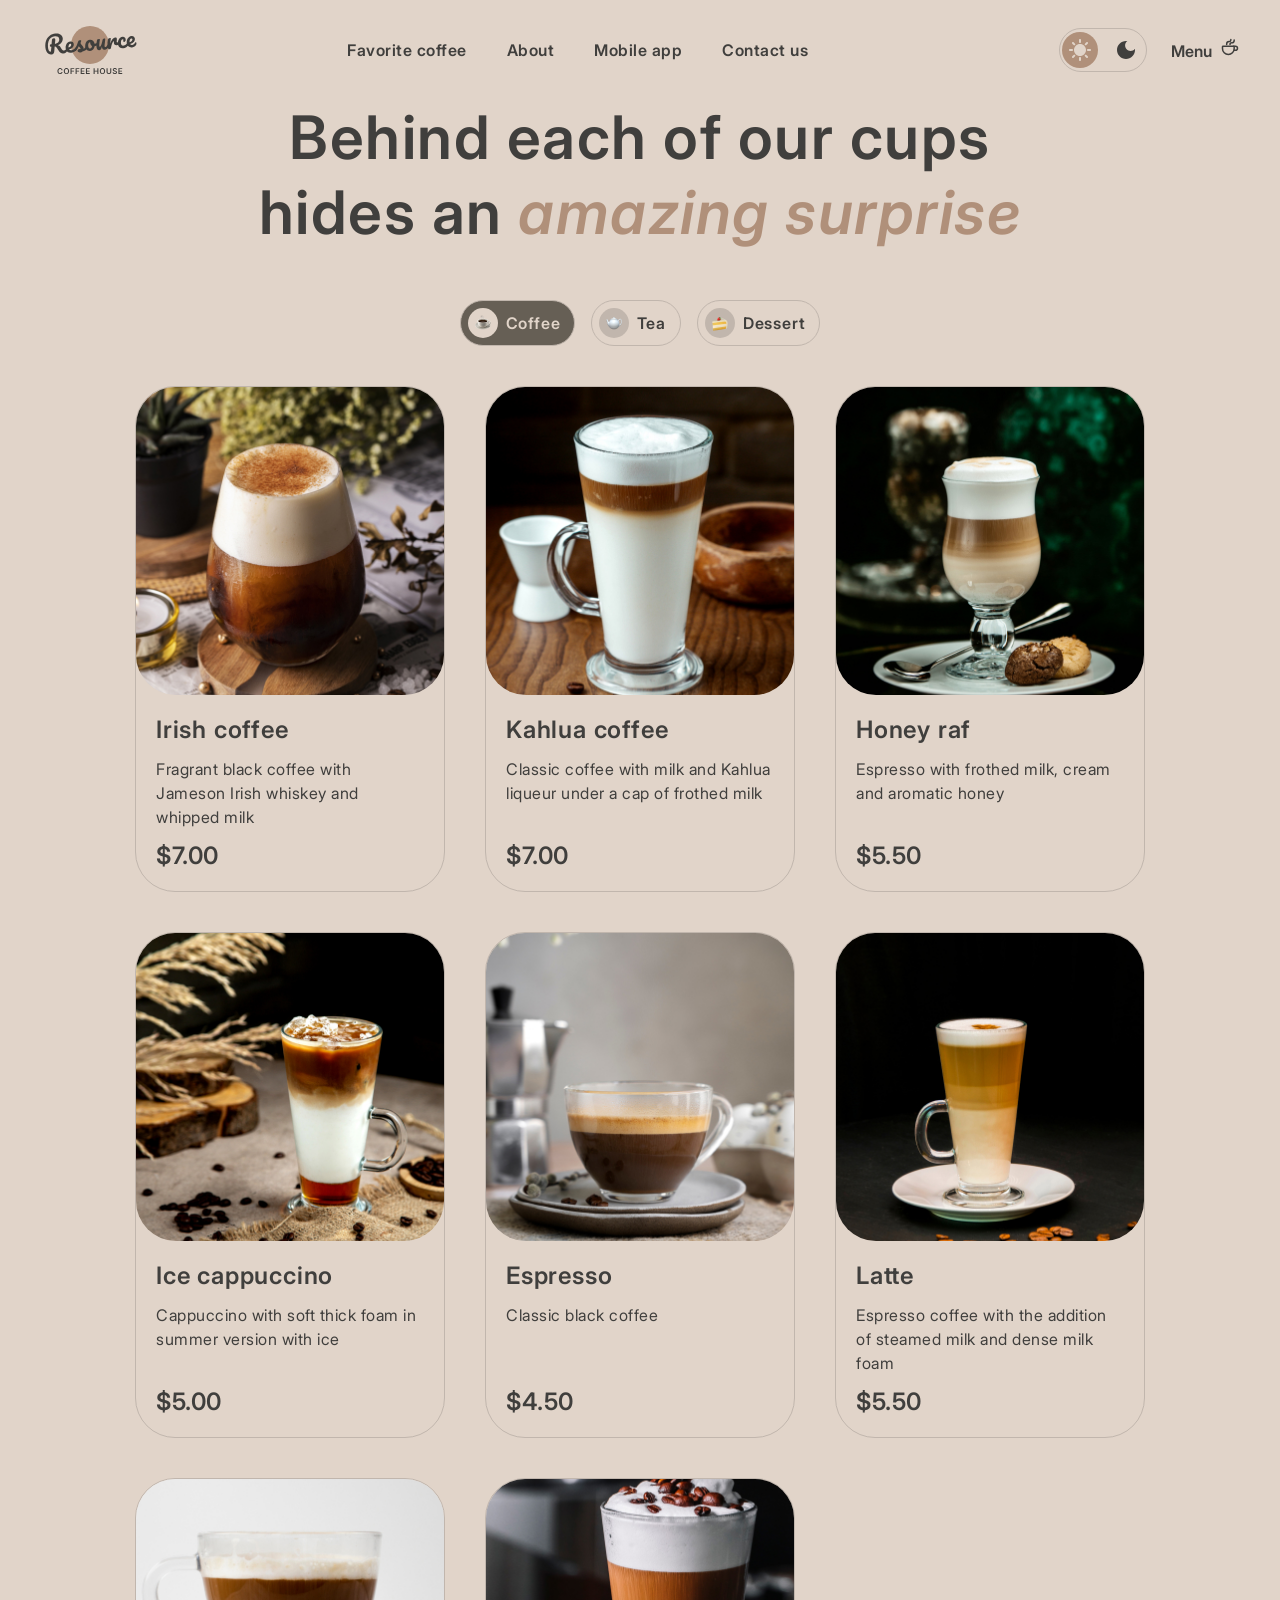
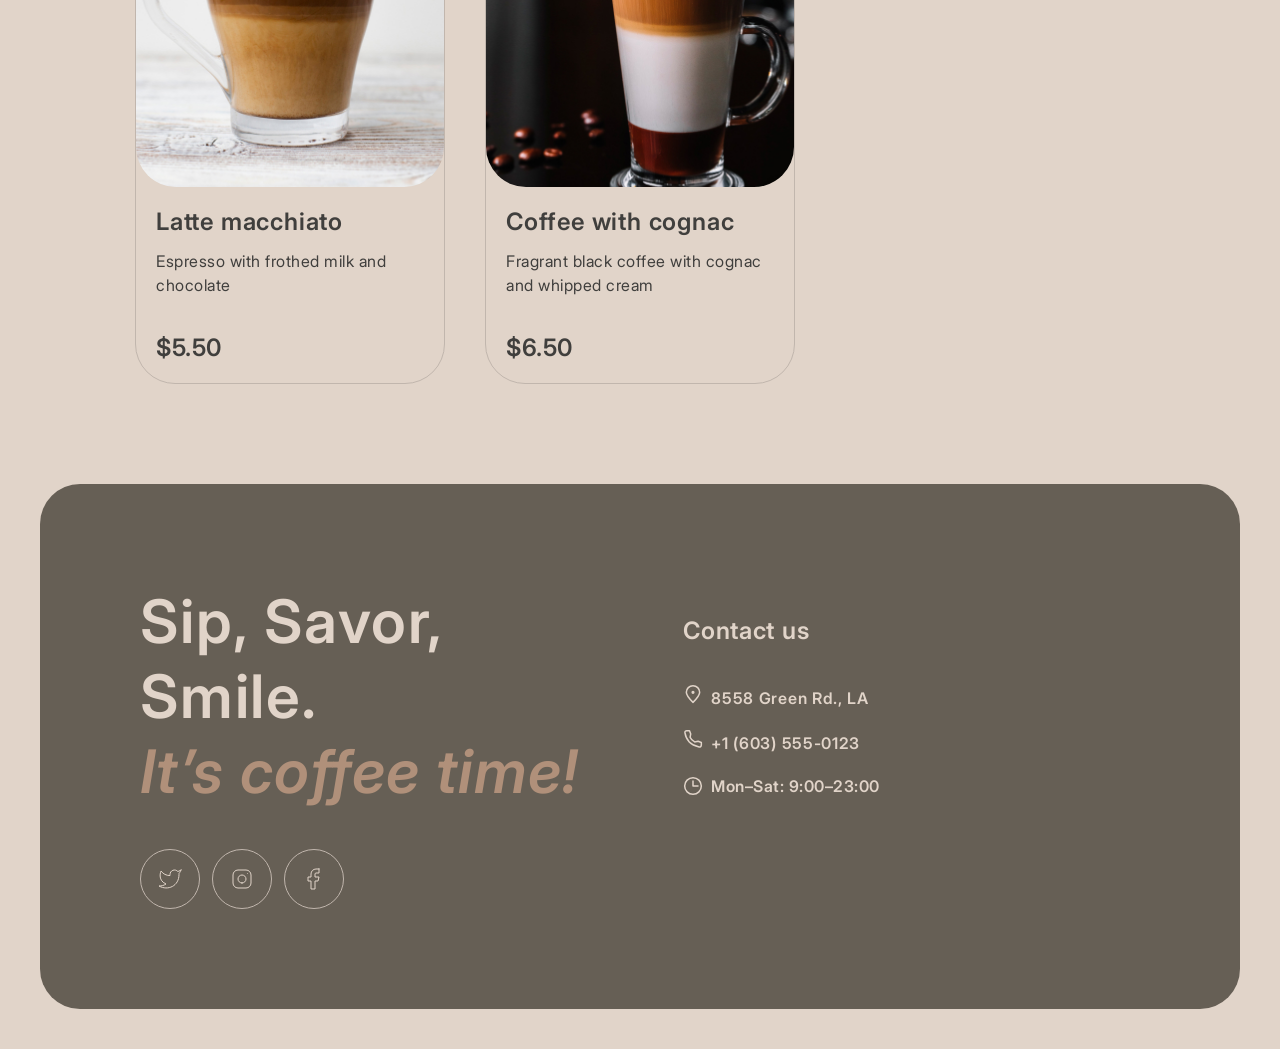
==== menu/menu.html @ 0c6a3d29 "fix: w3c validator errors" ====
<!doctype html>
<html lang="en">
  <head>
    <meta charset="UTF-8">
    <meta name="viewport" content="width=device-width, initial-scale=1.0">
    <link
      rel="shortcut icon"
      type="image/x-icon"
      href="../assets/img/favicon-32x32.png"
    >
    <link rel="stylesheet" href="../modern-normalize.css">
    <link rel="stylesheet" href="../style.css">
    <script src="../script.js"></script>
    <title>Menu</title>
  </head>
  <body>
    <div class="container">
      <header class="header">
        <div class="header__logo">
          <a href="../index.html">
            <svg
              width="100"
              height="60"
              viewBox="0 0 100 60"
              fill="none"
              xmlns="http://www.w3.org/2000/svg"
              class="logo-light"
            >
              <path
                d="M69 25C69 35.4934 60.4934 44 50 44C39.5066 44 31 35.4934 31 25C31 14.5066 39.5066 6 50 6C60.4934 6 69 14.5066 69 25Z"
                fill="#B0907A"
              />
              <path
                d="M95.6784 22.2913C95.8856 22.2732 96.0534 22.3548 96.1817 22.5364C96.326 22.7165 96.4127 22.9739 96.442 23.3086C96.4922 23.8824 96.4 24.3884 96.1652 24.8265C95.7789 25.5509 95.2359 26.1365 94.5362 26.5832C93.8524 27.0285 93.0084 27.295 92.0042 27.3829C90.4741 27.5168 89.2469 27.1664 88.3226 26.3318C87.3969 25.4812 86.8658 24.2749 86.7291 22.7129C86.6329 21.6131 86.7748 20.5727 87.1547 19.5919C87.5333 18.5951 88.1046 17.7822 88.8687 17.1532C89.6487 16.5229 90.5568 16.1623 91.5928 16.0717C92.5173 15.9908 93.2829 16.2049 93.8895 16.714C94.4948 17.2071 94.8386 17.9239 94.9209 18.8643C95.0171 19.9641 94.7016 20.9473 93.9743 21.814C93.2617 22.6633 91.9772 23.4021 90.1208 24.0303C90.5675 24.73 91.2451 25.0401 92.1537 24.9606C92.8072 24.9035 93.3279 24.7053 93.7158 24.3662C94.1197 24.0257 94.5692 23.4725 95.0643 22.7064C95.2346 22.4506 95.4393 22.3122 95.6784 22.2913ZM91.3914 18.4503C90.8016 18.5019 90.3295 18.8885 89.9751 19.6102C89.6365 20.3304 89.5098 21.1767 89.5949 22.149L89.5991 22.1968C90.5199 21.8914 91.2318 21.4918 91.7347 20.9981C92.2376 20.5044 92.4632 19.9626 92.4117 19.3729C92.3852 19.0701 92.2766 18.8386 92.0859 18.6786C91.9098 18.5013 91.6783 18.4252 91.3914 18.4503Z"
                fill="#403F3D"
              />
              <path
                d="M83.2976 28.1446C81.7356 28.2813 80.4779 27.9497 79.5245 27.1497C78.5857 26.3324 78.0529 25.1985 77.926 23.7481C77.813 22.457 77.969 21.303 78.394 20.2861C78.819 19.2692 79.4149 18.4622 80.1818 17.8651C80.9487 17.268 81.7784 16.9304 82.671 16.8523C83.5477 16.7756 84.2481 16.9793 84.7723 17.4635C85.311 17.9303 85.6159 18.5702 85.6871 19.383C85.7456 20.0525 85.6437 20.6316 85.3813 21.1203C85.1348 21.6076 84.7725 21.8722 84.2944 21.9141C83.9915 21.9406 83.7382 21.8904 83.5344 21.7637C83.3465 21.6356 83.2414 21.444 83.2191 21.189C83.2093 21.0774 83.2141 20.9485 83.2334 20.8023C83.2527 20.6561 83.2676 20.5504 83.278 20.4852C83.3367 20.2392 83.357 20.0125 83.3389 19.8053C83.3208 19.5981 83.2511 19.4436 83.1297 19.3418C83.0243 19.2386 82.876 19.1953 82.6847 19.2121C82.3181 19.2441 81.9901 19.4415 81.7006 19.8041C81.4097 20.1508 81.193 20.6114 81.0506 21.186C80.9081 21.7606 80.8661 22.3826 80.9247 23.0521C81.0865 24.901 81.9723 25.7551 83.5821 25.6142C84.2356 25.557 84.9181 25.2805 85.6296 24.7846C86.3556 24.2714 87.0469 23.5444 87.7034 22.6036C87.8752 22.3637 88.0806 22.2333 88.3197 22.2124C88.5269 22.1942 88.6946 22.2759 88.8229 22.4574C88.9672 22.6375 89.054 22.895 89.0832 23.2297C89.1362 23.8354 89.028 24.3427 88.7587 24.7518C88.0904 25.7418 87.2526 26.5378 86.2452 27.1399C85.2524 27.7247 84.2699 28.0596 83.2976 28.1446Z"
                fill="#403F3D"
              />
              <path
                d="M69.549 29.3476C68.9433 29.4006 68.485 29.1195 68.1742 28.5042C67.8794 27.8876 67.6706 26.8779 67.5479 25.4753C67.3666 23.4032 67.4892 21.4089 67.9158 19.4924C68.0188 19.0177 68.2207 18.6627 68.5213 18.4276C68.8365 18.1752 69.289 18.0232 69.8787 17.9716C70.1975 17.9437 70.4242 17.964 70.5586 18.0326C70.6931 18.1011 70.7701 18.2469 70.7897 18.4701C70.812 18.7251 70.7426 19.3094 70.5816 20.2229C70.478 20.8744 70.3993 21.4434 70.3455 21.93C70.2917 22.4165 70.2636 23.0132 70.2612 23.7201C70.6673 22.3033 71.1594 21.136 71.7376 20.2181C72.3158 19.3002 72.8997 18.6308 73.4892 18.2098C74.0947 17.7874 74.6605 17.5532 75.1865 17.5072C76.2225 17.4166 76.7858 17.8893 76.8765 18.9253C76.8946 19.1325 76.8668 19.6409 76.7931 20.4504C76.7214 21.0991 76.6925 21.5032 76.7064 21.6626C76.7552 22.2204 76.9789 22.4819 77.3773 22.4471C77.8236 22.408 78.3668 22.0072 79.0067 21.2445C79.1958 21.0191 79.4019 20.8967 79.6251 20.8772C79.8323 20.8591 80 20.9408 80.1283 21.1223C80.2712 21.2864 80.3559 21.5199 80.3824 21.8228C80.434 22.4125 80.315 22.8887 80.0255 23.2513C79.6197 23.7526 79.1285 24.1971 78.5521 24.5848C77.9903 24.9552 77.3746 25.1697 76.7052 25.2282C75.8604 25.3021 75.196 25.1434 74.7121 24.7521C74.2441 24.3594 73.978 23.7965 73.9139 23.0633C73.8929 22.8242 73.8959 22.583 73.9228 22.3397C73.9268 22.0182 73.9239 21.8016 73.9142 21.69C73.8919 21.435 73.793 21.3151 73.6177 21.3305C73.3786 21.3514 73.0836 21.6503 72.7325 22.2271C72.396 22.7865 72.0748 23.5213 71.7689 24.4314C71.4631 25.3415 71.2332 26.2932 71.0791 27.2864C70.9694 28.0509 70.8068 28.5791 70.5914 28.8709C70.3906 29.1455 70.0431 29.3044 69.549 29.3476Z"
                fill="#403F3D"
              />
              <path
                d="M59.2462 30.2488C58.5289 30.3116 57.9106 30.0364 57.3912 29.4233C56.8863 28.7929 56.5906 27.9836 56.5042 26.9954C56.3996 25.8 56.3838 24.7012 56.4567 23.699C56.5282 22.6809 56.6985 21.5979 56.9675 20.4501C57.085 19.958 57.2782 19.5958 57.547 19.3635C57.8157 19.1312 58.2609 18.9878 58.8826 18.9334C59.2332 18.9028 59.4772 18.9376 59.6145 19.038C59.7677 19.1371 59.8541 19.2981 59.8736 19.5213C59.8847 19.6488 59.8347 20.0868 59.7235 20.8354C59.6157 21.4391 59.5349 21.9842 59.4811 22.4707C59.3088 24.1722 59.247 25.3019 59.2958 25.8598C59.3251 26.1945 59.3859 26.4301 59.4781 26.5666C59.569 26.6871 59.7021 26.7397 59.8774 26.7244C60.1165 26.7035 60.3904 26.4386 60.6993 25.9297C61.024 25.4195 61.3431 24.6608 61.6565 23.6536C61.9859 22.6451 62.2798 21.4148 62.5382 19.9627C62.6239 19.4734 62.7852 19.114 63.0221 18.8845C63.2749 18.6535 63.6643 18.5151 64.1903 18.4691C64.5569 18.437 64.8161 18.4625 64.9679 18.5456C65.1184 18.6127 65.204 18.7658 65.2249 19.0049C65.2598 19.4034 65.1561 20.5127 64.9138 22.3327C64.646 24.412 64.533 25.6907 64.5748 26.1688C64.6013 26.4717 64.686 26.7052 64.8289 26.8694C64.9703 27.0176 65.1447 27.0827 65.3519 27.0645C65.6706 27.0366 66.0285 26.8126 66.4254 26.3924C66.8368 25.9549 67.3708 25.2657 68.0273 24.3249C68.199 24.0851 68.4044 23.9547 68.6435 23.9337C68.8507 23.9156 69.0185 23.9973 69.1468 24.1788C69.291 24.3589 69.3778 24.6163 69.4071 24.9511C69.4629 25.5886 69.3547 26.096 69.0825 26.4731C68.471 27.3779 67.7905 28.1361 67.041 28.7477C66.3074 29.358 65.4385 29.707 64.4343 29.7949C63.6693 29.8618 63.0776 29.6165 62.6594 29.0588C62.2572 28.4997 62.0093 27.6862 61.9159 26.6183C61.7398 27.7259 61.4065 28.5982 60.9162 29.2354C60.4245 29.8566 59.8678 30.1944 59.2462 30.2488Z"
                fill="#403F3D"
              />
              <path
                d="M57.5606 22.8796C57.7678 22.8614 57.9362 22.9511 58.0659 23.1485C58.1956 23.346 58.2744 23.6041 58.3023 23.9229C58.3692 24.688 58.1779 25.1625 57.7282 25.3463C56.8011 25.7647 55.7659 26.048 54.6225 26.1963C54.4367 27.5616 53.9332 28.6898 53.1117 29.5808C52.2888 30.4559 51.3115 30.9429 50.1799 31.0419C49.2235 31.1256 48.3824 30.9663 47.6566 30.564C46.9467 30.1603 46.383 29.5913 45.9654 28.8569C45.5478 28.1225 45.3 27.309 45.2219 26.4164C45.1159 25.205 45.2529 24.1089 45.6328 23.1281C46.0114 22.1313 46.5841 21.3343 47.351 20.7372C48.1165 20.1242 48.9933 19.7744 49.9816 19.688C51.1929 19.582 52.2022 19.9193 53.0093 20.6999C53.8309 21.4632 54.3592 22.453 54.5941 23.6691C55.339 23.5558 56.2177 23.3183 57.23 22.9567C57.3547 22.9136 57.4649 22.8879 57.5606 22.8796ZM50.1494 28.4908C50.6595 28.4462 51.0797 28.2007 51.41 27.7542C51.7563 27.3063 51.959 26.6863 52.0182 25.8941C51.4948 25.6026 51.0739 25.1977 50.7555 24.6795C50.4531 24.1599 50.2754 23.5972 50.2224 22.9916C50.2001 22.7365 50.2017 22.4794 50.2272 22.2202L50.1076 22.2307C49.4701 22.2864 48.9633 22.644 48.5873 23.3032C48.2259 23.9452 48.094 24.824 48.1916 25.9398C48.2683 26.8164 48.4942 27.4712 48.8694 27.9042C49.2605 28.3357 49.6872 28.5313 50.1494 28.4908Z"
                fill="#403F3D"
              />
              <path
                d="M40.3103 32.4354C39.4815 32.508 38.8272 32.3725 38.3474 32.029C37.8836 31.6841 37.6307 31.2726 37.5889 30.7944C37.5527 30.38 37.6727 30.0081 37.9491 29.6787C38.2254 29.3494 38.6584 29.1589 39.2482 29.1073C39.4554 29.0892 39.6966 29.0922 39.9717 29.1163C40.2614 29.1231 40.4787 29.1282 40.6235 29.1316C40.5713 28.7185 40.4415 28.3364 40.2341 27.9851C40.0427 27.6325 39.8048 27.3 39.5205 26.9876C39.2348 26.6592 38.9692 26.3773 38.7237 26.1418C38.3119 27.1254 37.8861 27.9497 37.4464 28.6145C37.0226 29.278 36.5482 29.9137 36.0232 30.5218C35.7614 30.8338 35.4711 31.0038 35.1523 31.0316C34.8973 31.054 34.6824 30.9844 34.5077 30.823C34.3316 30.6457 34.2316 30.4216 34.2079 30.1506C34.1801 29.8318 34.2658 29.5272 34.4653 29.2367L34.7426 28.827C35.5244 27.6664 36.1078 26.7159 36.4928 25.9756C36.7233 25.4896 36.9884 24.8481 37.288 24.0509C37.5863 23.2379 37.8745 22.4016 38.1527 21.542C38.3942 20.8142 38.9931 20.4085 39.9494 20.3248C40.3957 20.2858 40.71 20.2984 40.8923 20.3628C41.0746 20.4271 41.1734 20.547 41.1888 20.7223C41.1971 20.8179 41.1785 20.9722 41.1329 21.1849C41.0873 21.3977 41.0177 21.6126 40.9243 21.8296C40.6876 22.4285 40.5867 22.9272 40.6215 23.3257C40.6424 23.5647 40.7451 23.8208 40.9296 24.0937C41.1301 24.3653 41.4244 24.7009 41.8127 25.1006C42.3814 25.7254 42.8141 26.2657 43.111 26.7216C43.4224 27.1601 43.6025 27.6583 43.6513 28.2162C43.6652 28.3756 43.6688 28.6001 43.662 28.8898C44.4166 28.5187 45.2626 27.6335 46.2003 26.2345C46.372 25.9946 46.5774 25.8642 46.8165 25.8433C47.0237 25.8252 47.1915 25.9069 47.3198 26.0884C47.464 26.2685 47.5508 26.5259 47.5801 26.8606C47.6331 27.4663 47.5249 27.9737 47.2555 28.3827C46.545 29.4407 45.8392 30.185 45.1381 30.6158C44.4515 31.0292 43.5756 31.2985 42.5105 31.4238C41.9204 32.0215 41.187 32.3587 40.3103 32.4354Z"
                fill="#403F3D"
              />
              <path
                d="M36.6161 26.7357C36.8233 26.7175 36.9911 26.7992 37.1194 26.9807C37.2636 27.1608 37.3504 27.4183 37.3797 27.753C37.4355 28.3905 37.3273 28.8979 37.0551 29.2751C36.5281 30.0439 35.7492 30.7786 34.7183 31.4791C33.7034 32.1782 32.5823 32.5815 31.355 32.6888C29.6814 32.8353 28.3426 32.4947 27.3386 31.667C26.3347 30.8394 25.7637 29.6365 25.6256 28.0586C25.5294 26.9588 25.6713 25.9185 26.0512 24.9376C26.4298 23.9408 27.0011 23.1279 27.7652 22.4989C28.5452 21.8686 29.4533 21.508 30.4893 21.4174C31.4138 21.3365 32.1793 21.5506 32.786 22.0597C33.3913 22.5528 33.7351 23.2696 33.8173 24.21C33.9136 25.3098 33.5981 26.293 32.8708 27.1597C32.1581 28.009 30.8816 28.7471 29.0412 29.3739C29.5039 30.0722 30.293 30.3726 31.4088 30.275C32.126 30.2122 32.9173 29.894 33.7826 29.3204C34.6625 28.7295 35.4016 27.9983 35.9999 27.1269C36.1716 26.887 36.377 26.7566 36.6161 26.7357ZM30.2878 23.796C29.6981 23.8476 29.226 24.2342 28.8715 24.9559C28.533 25.6761 28.4063 26.5224 28.4914 27.4947L28.4955 27.5425C29.4164 27.2371 30.1283 26.8375 30.6312 26.3438C31.1341 25.8501 31.3597 25.3083 31.3081 24.7186C31.2816 24.4158 31.1731 24.1843 30.9824 24.0243C30.8063 23.847 30.5747 23.7709 30.2878 23.796Z"
                fill="#403F3D"
              />
              <path
                d="M27.6906 27.5167C27.8978 27.4986 28.0656 27.5803 28.1939 27.7618C28.3382 27.9419 28.4249 28.1993 28.4542 28.5341C28.5086 29.1557 28.4004 29.6631 28.1296 30.0561C27.4454 31.0476 26.7351 31.8324 25.9987 32.4108C25.261 32.9733 24.3581 33.3012 23.2902 33.3946C22.2541 33.4853 21.3451 33.2837 20.5631 32.79C19.797 32.2949 19.028 31.3985 18.256 30.1009C17.6351 29.063 17.151 28.3023 16.8035 27.8188C16.4547 27.3193 16.119 26.9712 15.7967 26.7745C15.4903 26.5765 15.1198 26.4724 14.6852 26.4622C14.6508 26.8025 14.5595 27.8705 14.4114 29.6663C14.3537 30.4744 14.3165 30.9675 14.3 31.1456C14.2256 32.1319 13.9724 32.9089 13.5402 33.4767C13.1067 34.0286 12.4038 34.3471 11.4315 34.4321C10.3636 34.5256 9.38799 34.2977 8.50477 33.7486C7.63609 33.1822 6.9298 32.3606 6.38589 31.2839C5.84059 30.1913 5.50518 28.9277 5.37968 27.4932C5.1454 24.8154 5.40544 22.4638 6.15978 20.4383C6.93006 18.4115 8.10738 16.8148 9.69174 15.6483C11.2906 14.4644 13.1899 13.7763 15.3895 13.5838C16.9196 13.45 18.223 13.5688 19.2994 13.9404C20.3759 14.312 21.1968 14.8826 21.762 15.6523C22.3432 16.4206 22.6784 17.3148 22.7676 18.3349C22.8457 19.2275 22.7073 20.1229 22.3522 21.0213C22.0117 21.9023 21.4476 22.7066 20.66 23.434C19.8724 24.1614 18.8869 24.7375 17.7034 25.1622C18.4866 25.3025 19.1057 25.5856 19.5605 26.0116C20.0154 26.4376 20.4891 27.0787 20.9816 27.9351C21.5115 28.8524 22.0112 29.5153 22.4806 29.924C22.966 30.3312 23.4955 30.5098 24.0693 30.4596C24.5794 30.4149 25.0509 30.205 25.4838 29.8299C25.9154 29.4388 26.4456 28.7981 27.0744 27.9079C27.2461 27.6681 27.4515 27.5377 27.6906 27.5167ZM11.3837 26.727C10.8418 26.7744 10.4561 26.6797 10.2266 26.4428C10.013 26.2045 9.89225 25.9259 9.86436 25.6071C9.8309 25.2246 9.92394 24.9113 10.1435 24.6672C10.379 24.4218 10.6562 24.2851 10.9749 24.2572L11.5727 24.2049C11.691 22.6206 11.8123 21.2528 11.9364 20.1016C12.053 19.0474 12.6771 18.4708 13.8088 18.3718C14.7173 18.2923 15.2071 18.659 15.2782 19.4719C15.2936 19.6473 15.2975 19.7835 15.2899 19.8805L14.9199 23.9121C15.7764 23.789 16.5393 23.5134 17.2085 23.0855C17.8937 22.6561 18.4149 22.0966 18.7722 21.4068C19.1454 20.7156 19.2957 19.9556 19.2232 19.1268C19.1353 18.1226 18.7236 17.3636 17.988 16.8498C17.2524 16.3359 16.2232 16.1369 14.9002 16.2526C13.3382 16.3893 12.0016 16.8997 10.8904 17.7839C9.79381 18.6508 8.98568 19.8779 8.46605 21.4653C7.94503 23.0366 7.78003 24.9142 7.97108 27.0978C8.06033 28.1179 8.24063 28.9855 8.51198 29.7006C8.78334 30.4157 9.08648 30.9432 9.42139 31.2834C9.75631 31.6235 10.0592 31.7817 10.3302 31.7579C10.5374 31.7398 10.6957 31.6216 10.8051 31.4032C10.9304 31.1834 11.0127 30.839 11.052 30.3698L11.3837 26.727Z"
                fill="#403F3D"
              />
              <path
                d="M78.4023 54.0001V48.1819H82.1864V49.0654H79.4563V50.645H81.9904V51.5285H79.4563V53.1165H82.2092V54.0001H78.4023Z"
                fill="#403F3D"
              />
              <path
                d="M75.9698 49.7813C75.9433 49.5332 75.8316 49.34 75.6346 49.2017C75.4395 49.0635 75.1857 48.9943 74.8732 48.9943C74.6535 48.9943 74.4651 49.0275 74.3079 49.0938C74.1507 49.1601 74.0304 49.25 73.9471 49.3637C73.8638 49.4773 73.8211 49.607 73.8192 49.7529C73.8192 49.8741 73.8467 49.9792 73.9016 50.0682C73.9585 50.1572 74.0352 50.233 74.1317 50.2955C74.2283 50.3561 74.3353 50.4072 74.4528 50.4489C74.5702 50.4906 74.6886 50.5256 74.8079 50.554L75.3533 50.6904C75.573 50.7415 75.7842 50.8106 75.9869 50.8977C76.1914 50.9849 76.3742 51.0947 76.5352 51.2273C76.698 51.3599 76.8268 51.5199 76.9215 51.7074C77.0162 51.8949 77.0636 52.1146 77.0636 52.3665C77.0636 52.7074 76.9764 53.0076 76.8022 53.2671C76.628 53.5246 76.3761 53.7263 76.0465 53.8722C75.7189 54.0161 75.3221 54.0881 74.8562 54.0881C74.4035 54.0881 74.0105 54.018 73.6772 53.8779C73.3458 53.7377 73.0863 53.5332 72.8988 53.2642C72.7132 52.9953 72.6128 52.6676 72.5977 52.2813H73.6346C73.6497 52.4839 73.7122 52.6525 73.8221 52.787C73.9319 52.9214 74.0749 53.0218 74.2511 53.0881C74.4291 53.1544 74.628 53.1875 74.8477 53.1875C75.0768 53.1875 75.2776 53.1534 75.4499 53.0852C75.6242 53.0152 75.7605 52.9186 75.859 52.7955C75.9575 52.6705 76.0077 52.5246 76.0096 52.358C76.0077 52.2065 75.9632 52.0815 75.8761 51.983C75.7889 51.8826 75.6668 51.7993 75.5096 51.733C75.3543 51.6648 75.1725 51.6042 74.9641 51.5512L74.3022 51.3807C73.823 51.2576 73.4442 51.071 73.1658 50.821C72.8893 50.5692 72.7511 50.2349 72.7511 49.8182C72.7511 49.4754 72.8439 49.1752 73.0295 48.9176C73.217 48.6601 73.4717 48.4602 73.7937 48.3182C74.1156 48.1743 74.4802 48.1023 74.8874 48.1023C75.3003 48.1023 75.6621 48.1743 75.9727 48.3182C76.2852 48.4602 76.5304 48.6582 76.7085 48.912C76.8865 49.1638 76.9783 49.4536 76.984 49.7813H75.9698Z"
                fill="#403F3D"
              />
              <path
                d="M70.2086 48.1819H71.2626V51.983C71.2626 52.3997 71.1641 52.7662 70.9672 53.0825C70.7721 53.3987 70.4975 53.6459 70.1433 53.8239C69.7891 54.0001 69.3753 54.0881 68.9018 54.0881C68.4264 54.0881 68.0117 54.0001 67.6575 53.8239C67.3033 53.6459 67.0287 53.3987 66.8336 53.0825C66.6386 52.7662 66.541 52.3997 66.541 51.983V48.1819H67.595V51.895C67.595 52.1374 67.648 52.3533 67.7541 52.5427C67.862 52.7321 68.0136 52.8807 68.2086 52.9887C68.4037 53.0948 68.6348 53.1478 68.9018 53.1478C69.1689 53.1478 69.3999 53.0948 69.595 52.9887C69.792 52.8807 69.9435 52.7321 70.0495 52.5427C70.1556 52.3533 70.2086 52.1374 70.2086 51.895V48.1819Z"
                fill="#403F3D"
              />
              <path
                d="M65.1435 51.0909C65.1435 51.7178 65.026 52.2548 64.7912 52.7017C64.5582 53.1468 64.2401 53.4877 63.8366 53.7245C63.4351 53.9612 62.9796 54.0796 62.4702 54.0796C61.9607 54.0796 61.5043 53.9612 61.1009 53.7245C60.6993 53.4858 60.3812 53.144 60.1463 52.6989C59.9134 52.2519 59.7969 51.7159 59.7969 51.0909C59.7969 50.464 59.9134 49.9281 60.1463 49.483C60.3812 49.036 60.6993 48.6942 61.1009 48.4574C61.5043 48.2207 61.9607 48.1023 62.4702 48.1023C62.9796 48.1023 63.4351 48.2207 63.8366 48.4574C64.2401 48.6942 64.5582 49.036 64.7912 49.483C65.026 49.9281 65.1435 50.464 65.1435 51.0909ZM64.0838 51.0909C64.0838 50.6496 64.0147 50.2775 63.8764 49.9745C63.7401 49.6695 63.5507 49.4394 63.3082 49.2841C63.0658 49.1269 62.7865 49.0483 62.4702 49.0483C62.1539 49.0483 61.8745 49.1269 61.6321 49.2841C61.3897 49.4394 61.1993 49.6695 61.0611 49.9745C60.9247 50.2775 60.8565 50.6496 60.8565 51.0909C60.8565 51.5322 60.9247 51.9053 61.0611 52.2102C61.1993 52.5133 61.3897 52.7434 61.6321 52.9006C61.8745 53.0559 62.1539 53.1335 62.4702 53.1335C62.7865 53.1335 63.0658 53.0559 63.3082 52.9006C63.5507 52.7434 63.7401 52.5133 63.8764 52.2102C64.0147 51.9053 64.0838 51.5322 64.0838 51.0909Z"
                fill="#403F3D"
              />
              <path
                d="M53.5918 54.0001V48.1819H54.6458V50.645H57.3418V48.1819H58.3986V54.0001H57.3418V51.5285H54.6458V54.0001H53.5918Z"
                fill="#403F3D"
              />
              <path
                d="M45.9492 54.0001V48.1819H49.7333V49.0654H47.0032V50.645H49.5373V51.5285H47.0032V53.1165H49.756V54.0001H45.9492Z"
                fill="#403F3D"
              />
              <path
                d="M40.6895 54.0001V48.1819H44.4735V49.0654H41.7434V50.645H44.2775V51.5285H41.7434V53.1165H44.4963V54.0001H40.6895Z"
                fill="#403F3D"
              />
              <path
                d="M35.6016 54.0001V48.1819H39.3288V49.0654H36.6555V50.645H39.0732V51.5285H36.6555V54.0001H35.6016Z"
                fill="#403F3D"
              />
              <path
                d="M30.5137 54.0001V48.1819H34.2409V49.0654H31.5676V50.645H33.9853V51.5285H31.5676V54.0001H30.5137Z"
                fill="#403F3D"
              />
              <path
                d="M29.1181 51.0909C29.1181 51.7178 29.0007 52.2548 28.7658 52.7017C28.5328 53.1468 28.2147 53.4877 27.8113 53.7245C27.4097 53.9612 26.9542 54.0796 26.4448 54.0796C25.9353 54.0796 25.4789 53.9612 25.0755 53.7245C24.6739 53.4858 24.3558 53.144 24.1209 52.6989C23.888 52.2519 23.7715 51.7159 23.7715 51.0909C23.7715 50.464 23.888 49.9281 24.1209 49.483C24.3558 49.036 24.6739 48.6942 25.0755 48.4574C25.4789 48.2207 25.9353 48.1023 26.4448 48.1023C26.9542 48.1023 27.4097 48.2207 27.8113 48.4574C28.2147 48.6942 28.5328 49.036 28.7658 49.483C29.0007 49.9281 29.1181 50.464 29.1181 51.0909ZM28.0584 51.0909C28.0584 50.6496 27.9893 50.2775 27.851 49.9745C27.7147 49.6695 27.5253 49.4394 27.2828 49.2841C27.0404 49.1269 26.7611 49.0483 26.4448 49.0483C26.1285 49.0483 25.8491 49.1269 25.6067 49.2841C25.3643 49.4394 25.1739 49.6695 25.0357 49.9745C24.8993 50.2775 24.8311 50.6496 24.8311 51.0909C24.8311 51.5322 24.8993 51.9053 25.0357 52.2102C25.1739 52.5133 25.3643 52.7434 25.6067 52.9006C25.8491 53.0559 26.1285 53.1335 26.4448 53.1335C26.7611 53.1335 27.0404 53.0559 27.2828 52.9006C27.5253 52.7434 27.7147 52.5133 27.851 52.2102C27.9893 51.9053 28.0584 51.5322 28.0584 51.0909Z"
                fill="#403F3D"
              />
              <path
                d="M22.5536 50.1449H21.4911C21.4608 49.9707 21.4049 49.8163 21.3235 49.6818C21.2421 49.5455 21.1407 49.4299 21.0195 49.3352C20.8983 49.2406 20.7601 49.1695 20.6048 49.1222C20.4513 49.0729 20.2856 49.0483 20.1076 49.0483C19.7913 49.0483 19.511 49.1279 19.2667 49.287C19.0224 49.4442 18.8311 49.6752 18.6928 49.9801C18.5546 50.2832 18.4854 50.6534 18.4854 51.0909C18.4854 51.536 18.5546 51.911 18.6928 52.2159C18.833 52.519 19.0243 52.7481 19.2667 52.9034C19.511 53.0568 19.7904 53.1335 20.1048 53.1335C20.279 53.1335 20.4419 53.1108 20.5934 53.0654C20.7468 53.018 20.8841 52.9489 21.0053 52.858C21.1284 52.7671 21.2317 52.6553 21.315 52.5227C21.4002 52.3902 21.4589 52.2387 21.4911 52.0682L22.5536 52.0739C22.5138 52.3504 22.4277 52.6099 22.2951 52.8523C22.1644 53.0947 21.993 53.3087 21.7809 53.4943C21.5688 53.6781 21.3207 53.822 21.0366 53.9262C20.7525 54.0284 20.4371 54.0796 20.0906 54.0796C19.5792 54.0796 19.1228 53.9612 18.7212 53.7245C18.3197 53.4877 18.0034 53.1459 17.7724 52.6989C17.5413 52.2519 17.4258 51.7159 17.4258 51.0909C17.4258 50.464 17.5423 49.9281 17.7752 49.483C18.0082 49.036 18.3254 48.6942 18.7269 48.4574C19.1284 48.2207 19.583 48.1023 20.0906 48.1023C20.4144 48.1023 20.7156 48.1477 20.994 48.2387C21.2724 48.3296 21.5205 48.4631 21.7383 48.6392C21.9561 48.8135 22.1351 49.0275 22.2752 49.2813C22.4173 49.5332 22.5101 49.821 22.5536 50.1449Z"
                fill="#403F3D"
              />
            </svg>

            <svg
              width="100"
              height="60"
              viewBox="0 0 100 60"
              fill="none"
              class="logo-dark"
              xmlns="http://www.w3.org/2000/svg"
            >
              <path
                d="M69 25C69 35.4934 60.4934 44 50 44C39.5066 44 31 35.4934 31 25C31 14.5066 39.5066 6 50 6C60.4934 6 69 14.5066 69 25Z"
                fill="#B0907A"
              />
              <path
                d="M95.6784 22.2913C95.8856 22.2732 96.0534 22.3548 96.1817 22.5364C96.326 22.7165 96.4127 22.9739 96.442 23.3086C96.4922 23.8824 96.4 24.3884 96.1652 24.8265C95.7789 25.5509 95.2359 26.1365 94.5362 26.5832C93.8524 27.0285 93.0084 27.295 92.0042 27.3829C90.4741 27.5168 89.2469 27.1664 88.3226 26.3318C87.3969 25.4812 86.8658 24.2749 86.7291 22.7129C86.6329 21.6131 86.7748 20.5727 87.1547 19.5919C87.5333 18.5951 88.1046 17.7822 88.8687 17.1532C89.6487 16.5229 90.5568 16.1623 91.5928 16.0717C92.5173 15.9908 93.2829 16.2049 93.8895 16.714C94.4948 17.2071 94.8386 17.9239 94.9209 18.8643C95.0171 19.9641 94.7016 20.9473 93.9743 21.814C93.2617 22.6633 91.9772 23.4021 90.1208 24.0303C90.5675 24.73 91.2451 25.0401 92.1537 24.9606C92.8072 24.9035 93.3279 24.7053 93.7158 24.3662C94.1197 24.0257 94.5692 23.4725 95.0643 22.7064C95.2346 22.4506 95.4393 22.3122 95.6784 22.2913ZM91.3914 18.4503C90.8016 18.5019 90.3295 18.8885 89.9751 19.6102C89.6365 20.3304 89.5098 21.1767 89.5949 22.149L89.5991 22.1968C90.5199 21.8914 91.2318 21.4918 91.7347 20.9981C92.2376 20.5044 92.4632 19.9626 92.4117 19.3729C92.3852 19.0701 92.2766 18.8386 92.0859 18.6786C91.9098 18.5013 91.6783 18.4252 91.3914 18.4503Z"
                fill="#E1D4C9"
              />
              <path
                d="M83.2976 28.1446C81.7356 28.2813 80.4779 27.9497 79.5245 27.1497C78.5857 26.3324 78.0529 25.1985 77.926 23.7481C77.813 22.457 77.969 21.303 78.394 20.2861C78.819 19.2692 79.4149 18.4622 80.1818 17.8651C80.9487 17.268 81.7784 16.9304 82.671 16.8523C83.5477 16.7756 84.2481 16.9793 84.7723 17.4635C85.311 17.9303 85.6159 18.5702 85.6871 19.383C85.7456 20.0525 85.6437 20.6316 85.3813 21.1203C85.1348 21.6076 84.7725 21.8722 84.2944 21.9141C83.9915 21.9406 83.7382 21.8904 83.5344 21.7637C83.3465 21.6356 83.2414 21.444 83.2191 21.189C83.2093 21.0774 83.2141 20.9485 83.2334 20.8023C83.2527 20.6561 83.2676 20.5504 83.278 20.4852C83.3367 20.2392 83.357 20.0125 83.3389 19.8053C83.3208 19.5981 83.2511 19.4436 83.1297 19.3418C83.0243 19.2386 82.876 19.1953 82.6847 19.2121C82.3181 19.2441 81.9901 19.4415 81.7006 19.8041C81.4097 20.1508 81.193 20.6114 81.0506 21.186C80.9081 21.7606 80.8661 22.3826 80.9247 23.0521C81.0865 24.901 81.9723 25.7551 83.5821 25.6142C84.2356 25.557 84.9181 25.2805 85.6296 24.7846C86.3556 24.2714 87.0469 23.5444 87.7034 22.6036C87.8752 22.3637 88.0806 22.2333 88.3197 22.2124C88.5269 22.1942 88.6946 22.2759 88.8229 22.4574C88.9672 22.6375 89.054 22.895 89.0832 23.2297C89.1362 23.8354 89.028 24.3427 88.7587 24.7518C88.0904 25.7418 87.2526 26.5378 86.2452 27.1399C85.2524 27.7247 84.2699 28.0596 83.2976 28.1446Z"
                fill="#E1D4C9"
              />
              <path
                d="M69.549 29.3475C68.9433 29.4005 68.485 29.1193 68.1742 28.5041C67.8794 27.8874 67.6706 26.8778 67.5479 25.4752C67.3666 23.4031 67.4892 21.4088 67.9158 19.4923C68.0188 19.0175 68.2207 18.6626 68.5213 18.4275C68.8365 18.1751 69.289 18.0231 69.8787 17.9715C70.1975 17.9436 70.4242 17.9639 70.5586 18.0324C70.6931 18.101 70.7701 18.2468 70.7897 18.47C70.812 18.725 70.7426 19.3093 70.5816 20.2228C70.478 20.8743 70.3993 21.4433 70.3455 21.9298C70.2917 22.4164 70.2636 23.0131 70.2612 23.72C70.6673 22.3032 71.1594 21.1359 71.7376 20.218C72.3158 19.3001 72.8997 18.6307 73.4892 18.2097C74.0947 17.7873 74.6605 17.5531 75.1865 17.5071C76.2225 17.4165 76.7858 17.8892 76.8765 18.9252C76.8946 19.1324 76.8668 19.6408 76.7931 20.4503C76.7214 21.099 76.6925 21.503 76.7064 21.6624C76.7552 22.2203 76.9789 22.4818 77.3773 22.4469C77.8236 22.4079 78.3668 22.007 79.0067 21.2444C79.1958 21.019 79.4019 20.8966 79.6251 20.8771C79.8323 20.8589 80 20.9406 80.1283 21.1221C80.2712 21.2863 80.3559 21.5198 80.3824 21.8227C80.434 22.4124 80.315 22.8886 80.0255 23.2512C79.6197 23.7525 79.1285 24.197 78.5521 24.5847C77.9903 24.9551 77.3746 25.1695 76.7052 25.2281C75.8604 25.302 75.196 25.1433 74.7121 24.752C74.2441 24.3593 73.978 23.7963 73.9139 23.0632C73.8929 22.8241 73.8959 22.5829 73.9228 22.3396C73.9268 22.018 73.9239 21.8015 73.9142 21.6899C73.8919 21.4349 73.793 21.315 73.6177 21.3304C73.3786 21.3513 73.0836 21.6501 72.7325 22.2269C72.396 22.7864 72.0748 23.5212 71.7689 24.4313C71.4631 25.3414 71.2332 26.2931 71.0791 27.2863C70.9694 28.0508 70.8068 28.5789 70.5914 28.8708C70.3906 29.1454 70.0431 29.3043 69.549 29.3475Z"
                fill="#E1D4C9"
              />
              <path
                d="M59.2462 30.2489C58.5289 30.3117 57.9106 30.0365 57.3912 29.4235C56.8863 28.7931 56.5906 27.9837 56.5042 26.9955C56.3996 25.8001 56.3838 24.7013 56.4567 23.6991C56.5282 22.681 56.6985 21.598 56.9675 20.4502C57.085 19.9581 57.2782 19.5959 57.547 19.3636C57.8157 19.1313 58.2609 18.9879 58.8826 18.9336C59.2332 18.9029 59.4772 18.9377 59.6145 19.0382C59.7677 19.1372 59.8541 19.2983 59.8736 19.5214C59.8847 19.6489 59.8347 20.087 59.7235 20.8355C59.6157 21.4392 59.5349 21.9843 59.4811 22.4708C59.3088 24.1723 59.247 25.302 59.2958 25.8599C59.3251 26.1946 59.3859 26.4302 59.4781 26.5667C59.569 26.6872 59.7021 26.7398 59.8774 26.7245C60.1165 26.7036 60.3904 26.4387 60.6993 25.9298C61.024 25.4196 61.3431 24.6609 61.6565 23.6537C61.9859 22.6452 62.2798 21.4149 62.5382 19.9629C62.6239 19.4735 62.7852 19.1141 63.0221 18.8846C63.2749 18.6537 63.6643 18.5152 64.1903 18.4692C64.5569 18.4371 64.8161 18.4626 64.9679 18.5457C65.1184 18.6128 65.204 18.766 65.2249 19.005C65.2598 19.4035 65.1561 20.5128 64.9138 22.3328C64.646 24.4121 64.533 25.6908 64.5748 26.169C64.6013 26.4718 64.686 26.7053 64.8289 26.8695C64.9703 27.0177 65.1447 27.0828 65.3519 27.0647C65.6706 27.0368 66.0285 26.8127 66.4254 26.3925C66.8368 25.955 67.3708 25.2659 68.0273 24.3251C68.199 24.0852 68.4044 23.9548 68.6435 23.9339C68.8507 23.9157 69.0185 23.9974 69.1468 24.1789C69.291 24.359 69.3778 24.6165 69.4071 24.9512C69.4629 25.5887 69.3547 26.0961 69.0825 26.4733C68.471 27.378 67.7905 28.1362 67.041 28.7478C66.3074 29.3581 65.4385 29.7072 64.4343 29.795C63.6693 29.862 63.0776 29.6166 62.6594 29.0589C62.2572 28.4998 62.0093 27.6863 61.9159 26.6184C61.7398 27.726 61.4065 28.5984 60.9162 29.2355C60.4245 29.8567 59.8678 30.1945 59.2462 30.2489Z"
                fill="#E1D4C9"
              />
              <path
                d="M57.5606 22.8797C57.7678 22.8616 57.9362 22.9512 58.0659 23.1487C58.1956 23.3461 58.2744 23.6042 58.3023 23.923C58.3692 24.6881 58.1779 25.1626 57.7282 25.3465C56.8011 25.7649 55.7659 26.0482 54.6225 26.1964C54.4367 27.5618 53.9332 28.69 53.1117 29.5809C52.2888 30.456 51.3115 30.943 50.1799 31.042C49.2235 31.1257 48.3824 30.9664 47.6566 30.5641C46.9467 30.1605 46.383 29.5914 45.9654 28.857C45.5478 28.1226 45.3 27.3091 45.2219 26.4165C45.1159 25.2052 45.2529 24.1091 45.6328 23.1282C46.0114 22.1314 46.5841 21.3345 47.351 20.7374C48.1165 20.1243 48.9933 19.7746 49.9816 19.6881C51.1929 19.5821 52.2022 19.9194 53.0093 20.7001C53.8309 21.4634 54.3592 22.4531 54.5941 23.6692C55.339 23.5559 56.2177 23.3184 57.23 22.9568C57.3547 22.9138 57.4649 22.8881 57.5606 22.8797ZM50.1494 28.491C50.6595 28.4463 51.0797 28.2008 51.41 27.7543C51.7563 27.3064 51.959 26.6864 52.0182 25.8942C51.4948 25.6027 51.0739 25.1979 50.7555 24.6796C50.4531 24.16 50.2754 23.5974 50.2224 22.9917C50.2001 22.7367 50.2017 22.4795 50.2272 22.2203L50.1076 22.2308C49.4701 22.2866 48.9633 22.6441 48.5873 23.3034C48.2259 23.9453 48.094 24.8242 48.1916 25.9399C48.2683 26.8165 48.4942 27.4713 48.8694 27.9043C49.2605 28.3358 49.6872 28.5314 50.1494 28.491Z"
                fill="#E1D4C9"
              />
              <path
                d="M40.3103 32.4356C39.4815 32.5081 38.8272 32.3726 38.3474 32.0291C37.8836 31.6842 37.6307 31.2727 37.5889 30.7945C37.5527 30.3801 37.6727 30.0082 37.9491 29.6789C38.2254 29.3495 38.6584 29.1591 39.2482 29.1075C39.4554 29.0893 39.6966 29.0923 39.9717 29.1164C40.2614 29.1232 40.4787 29.1283 40.6235 29.1317C40.5713 28.7187 40.4415 28.3365 40.2341 27.9853C40.0427 27.6326 39.8048 27.3001 39.5205 26.9877C39.2348 26.6593 38.9692 26.3774 38.7237 26.1419C38.3119 27.1255 37.8861 27.9498 37.4464 28.6146C37.0226 29.2781 36.5482 29.9139 36.0232 30.5219C35.7614 30.8339 35.4711 31.0039 35.1523 31.0318C34.8973 31.0541 34.6824 30.9845 34.5077 30.8232C34.3316 30.6458 34.2316 30.4217 34.2079 30.1507C34.1801 29.8319 34.2658 29.5273 34.4653 29.2368L34.7426 28.8271C35.5244 27.6665 36.1078 26.7161 36.4928 25.9757C36.7233 25.4898 36.9884 24.8482 37.288 24.0511C37.5863 23.238 37.8745 22.4017 38.1527 21.5422C38.3942 20.8143 38.9931 20.4086 39.9494 20.3249C40.3957 20.2859 40.71 20.2985 40.8923 20.3629C41.0746 20.4273 41.1734 20.5471 41.1888 20.7224C41.1971 20.8181 41.1785 20.9723 41.1329 21.1851C41.0873 21.3978 41.0177 21.6127 40.9243 21.8297C40.6876 22.4286 40.5867 22.9273 40.6215 23.3258C40.6424 23.5649 40.7451 23.8209 40.9296 24.0938C41.1301 24.3654 41.4244 24.701 41.8127 25.1007C42.3814 25.7255 42.8141 26.2659 43.111 26.7217C43.4224 27.1603 43.6025 27.6585 43.6513 28.2163C43.6652 28.3757 43.6688 28.6003 43.662 28.89C44.4166 28.5188 45.2626 27.6337 46.2003 26.2346C46.372 25.9947 46.5774 25.8643 46.8165 25.8434C47.0237 25.8253 47.1915 25.907 47.3198 26.0885C47.464 26.2686 47.5508 26.526 47.5801 26.8607C47.6331 27.4664 47.5249 27.9738 47.2555 28.3828C46.545 29.4408 45.8392 30.1851 45.1381 30.6159C44.4515 31.0293 43.5756 31.2986 42.5105 31.424C41.9204 32.0217 41.187 32.3589 40.3103 32.4356Z"
                fill="#E1D4C9"
              />
              <path
                d="M36.6161 26.7357C36.8233 26.7175 36.9911 26.7992 37.1194 26.9807C37.2636 27.1608 37.3504 27.4183 37.3797 27.753C37.4355 28.3905 37.3273 28.8979 37.0551 29.2751C36.5281 30.0439 35.7492 30.7786 34.7183 31.4791C33.7034 32.1782 32.5823 32.5815 31.355 32.6888C29.6814 32.8353 28.3426 32.4947 27.3386 31.667C26.3347 30.8394 25.7637 29.6365 25.6256 28.0586C25.5294 26.9588 25.6713 25.9185 26.0512 24.9376C26.4298 23.9408 27.0011 23.1279 27.7652 22.4989C28.5452 21.8686 29.4533 21.508 30.4893 21.4174C31.4138 21.3365 32.1793 21.5506 32.786 22.0597C33.3913 22.5528 33.7351 23.2696 33.8173 24.21C33.9136 25.3098 33.5981 26.293 32.8708 27.1597C32.1581 28.009 30.8816 28.7471 29.0412 29.3739C29.5039 30.0722 30.293 30.3726 31.4088 30.275C32.126 30.2122 32.9173 29.894 33.7826 29.3204C34.6625 28.7295 35.4016 27.9983 35.9999 27.1269C36.1716 26.887 36.377 26.7566 36.6161 26.7357ZM30.2878 23.796C29.6981 23.8476 29.226 24.2342 28.8715 24.9559C28.533 25.6761 28.4063 26.5224 28.4914 27.4947L28.4955 27.5425C29.4164 27.2371 30.1283 26.8375 30.6312 26.3438C31.1341 25.8501 31.3597 25.3083 31.3081 24.7186C31.2816 24.4158 31.1731 24.1843 30.9824 24.0243C30.8063 23.847 30.5747 23.7709 30.2878 23.796Z"
                fill="#E1D4C9"
              />
              <path
                d="M27.6906 27.5166C27.8978 27.4985 28.0656 27.5802 28.1939 27.7617C28.3382 27.9418 28.4249 28.1992 28.4542 28.5339C28.5086 29.1556 28.4004 29.6629 28.1296 30.056C27.4454 31.0474 26.7351 31.8323 25.9987 32.4107C25.261 32.9731 24.3581 33.3011 23.2902 33.3945C22.2541 33.4852 21.3451 33.2836 20.5631 32.7899C19.797 32.2948 19.028 31.3984 18.256 30.1007C17.6351 29.0629 17.151 28.3022 16.8035 27.8186C16.4547 27.3192 16.119 26.9711 15.7967 26.7744C15.4903 26.5764 15.1198 26.4723 14.6852 26.4621C14.6508 26.8024 14.5595 27.8704 14.4114 29.6662C14.3537 30.4743 14.3165 30.9674 14.3 31.1455C14.2256 32.1317 13.9724 32.9088 13.5402 33.4766C13.1067 34.0285 12.4038 34.347 11.4315 34.432C10.3636 34.5255 9.38799 34.2976 8.50477 33.7485C7.63609 33.1821 6.9298 32.3605 6.38589 31.2838C5.84059 30.1912 5.50518 28.9276 5.37968 27.4931C5.1454 24.8153 5.40544 22.4637 6.15978 20.4382C6.93006 18.4114 8.10738 16.8147 9.69174 15.6482C11.2906 14.4643 13.1899 13.7762 15.3895 13.5837C16.9196 13.4499 18.223 13.5687 19.2994 13.9403C20.3759 14.3119 21.1968 14.8825 21.762 15.6522C22.3432 16.4205 22.6784 17.3146 22.7676 18.3348C22.8457 19.2273 22.7073 20.1228 22.3522 21.0212C22.0117 21.9022 21.4476 22.7064 20.66 23.4338C19.8724 24.1613 18.8869 24.7373 17.7034 25.1621C18.4866 25.3024 19.1057 25.5855 19.5605 26.0115C20.0154 26.4375 20.4891 27.0786 20.9816 27.935C21.5115 28.8523 22.0112 29.5152 22.4806 29.9239C22.966 30.3311 23.4955 30.5096 24.0693 30.4594C24.5794 30.4148 25.0509 30.2049 25.4838 29.8298C25.9154 29.4387 26.4456 28.798 27.0744 27.9078C27.2461 27.6679 27.4515 27.5375 27.6906 27.5166ZM11.3837 26.7269C10.8418 26.7743 10.4561 26.6795 10.2266 26.4426C10.013 26.2043 9.89225 25.9258 9.86436 25.607C9.8309 25.2245 9.92394 24.9112 10.1435 24.6671C10.379 24.4217 10.6562 24.285 10.9749 24.2571L11.5727 24.2048C11.691 22.6205 11.8123 21.2527 11.9364 20.1015C12.053 19.0473 12.6771 18.4707 13.8088 18.3717C14.7173 18.2922 15.2071 18.6589 15.2782 19.4718C15.2936 19.6472 15.2975 19.7833 15.2899 19.8804L14.9199 23.912C15.7764 23.7888 16.5393 23.5133 17.2085 23.0853C17.8937 22.656 18.4149 22.0964 18.7722 21.4067C19.1454 20.7155 19.2957 19.9555 19.2232 19.1267C19.1353 18.1225 18.7236 17.3635 17.988 16.8497C17.2524 16.3358 16.2232 16.1368 14.9002 16.2525C13.3382 16.3892 12.0016 16.8996 10.8904 17.7838C9.79381 18.6507 8.98568 19.8778 8.46605 21.4651C7.94503 23.0365 7.78003 24.914 7.97108 27.0977C8.06033 28.1178 8.24063 28.9854 8.51198 29.7005C8.78334 30.4155 9.08648 30.9431 9.42139 31.2832C9.75631 31.6233 10.0592 31.7815 10.3302 31.7578C10.5374 31.7397 10.6957 31.6215 10.8051 31.4031C10.9304 31.1833 11.0127 30.8388 11.052 30.3696L11.3837 26.7269Z"
                fill="#E1D4C9"
              />
              <path
                d="M78.4023 54.0001V48.1819H82.1864V49.0654H79.4563V50.645H81.9904V51.5285H79.4563V53.1165H82.2092V54.0001H78.4023Z"
                fill="#E1D4C9"
              />
              <path
                d="M75.9698 49.7813C75.9433 49.5332 75.8316 49.34 75.6346 49.2017C75.4395 49.0635 75.1857 48.9943 74.8732 48.9943C74.6535 48.9943 74.4651 49.0275 74.3079 49.0938C74.1507 49.1601 74.0304 49.25 73.9471 49.3637C73.8638 49.4773 73.8211 49.607 73.8192 49.7529C73.8192 49.8741 73.8467 49.9792 73.9016 50.0682C73.9585 50.1572 74.0352 50.233 74.1317 50.2955C74.2283 50.3561 74.3353 50.4072 74.4528 50.4489C74.5702 50.4906 74.6886 50.5256 74.8079 50.554L75.3533 50.6904C75.573 50.7415 75.7842 50.8106 75.9869 50.8977C76.1914 50.9849 76.3742 51.0947 76.5352 51.2273C76.698 51.3599 76.8268 51.5199 76.9215 51.7074C77.0162 51.8949 77.0636 52.1146 77.0636 52.3665C77.0636 52.7074 76.9764 53.0076 76.8022 53.2671C76.628 53.5246 76.3761 53.7263 76.0465 53.8722C75.7189 54.0161 75.3221 54.0881 74.8562 54.0881C74.4035 54.0881 74.0105 54.018 73.6772 53.8779C73.3458 53.7377 73.0863 53.5332 72.8988 53.2642C72.7132 52.9953 72.6128 52.6676 72.5977 52.2813H73.6346C73.6497 52.4839 73.7122 52.6525 73.8221 52.787C73.9319 52.9214 74.0749 53.0218 74.2511 53.0881C74.4291 53.1544 74.628 53.1875 74.8477 53.1875C75.0768 53.1875 75.2776 53.1534 75.4499 53.0852C75.6242 53.0152 75.7605 52.9186 75.859 52.7955C75.9575 52.6705 76.0077 52.5246 76.0096 52.358C76.0077 52.2065 75.9632 52.0815 75.8761 51.983C75.7889 51.8826 75.6668 51.7993 75.5096 51.733C75.3543 51.6648 75.1725 51.6042 74.9641 51.5512L74.3022 51.3807C73.823 51.2576 73.4442 51.071 73.1658 50.821C72.8893 50.5692 72.7511 50.2349 72.7511 49.8182C72.7511 49.4754 72.8439 49.1752 73.0295 48.9176C73.217 48.6601 73.4717 48.4602 73.7937 48.3182C74.1156 48.1743 74.4802 48.1023 74.8874 48.1023C75.3003 48.1023 75.6621 48.1743 75.9727 48.3182C76.2852 48.4602 76.5304 48.6582 76.7085 48.912C76.8865 49.1638 76.9783 49.4536 76.984 49.7813H75.9698Z"
                fill="#E1D4C9"
              />
              <path
                d="M70.2086 48.1819H71.2626V51.983C71.2626 52.3997 71.1641 52.7662 70.9672 53.0825C70.7721 53.3987 70.4975 53.6459 70.1433 53.8239C69.7891 54.0001 69.3753 54.0881 68.9018 54.0881C68.4264 54.0881 68.0117 54.0001 67.6575 53.8239C67.3033 53.6459 67.0287 53.3987 66.8336 53.0825C66.6386 52.7662 66.541 52.3997 66.541 51.983V48.1819H67.595V51.895C67.595 52.1374 67.648 52.3533 67.7541 52.5427C67.862 52.7321 68.0136 52.8807 68.2086 52.9887C68.4037 53.0948 68.6348 53.1478 68.9018 53.1478C69.1689 53.1478 69.3999 53.0948 69.595 52.9887C69.792 52.8807 69.9435 52.7321 70.0495 52.5427C70.1556 52.3533 70.2086 52.1374 70.2086 51.895V48.1819Z"
                fill="#E1D4C9"
              />
              <path
                d="M65.1435 51.0909C65.1435 51.7178 65.026 52.2548 64.7912 52.7017C64.5582 53.1468 64.2401 53.4877 63.8366 53.7245C63.4351 53.9612 62.9796 54.0796 62.4702 54.0796C61.9607 54.0796 61.5043 53.9612 61.1009 53.7245C60.6993 53.4858 60.3812 53.144 60.1463 52.6989C59.9134 52.2519 59.7969 51.7159 59.7969 51.0909C59.7969 50.464 59.9134 49.9281 60.1463 49.483C60.3812 49.036 60.6993 48.6942 61.1009 48.4574C61.5043 48.2207 61.9607 48.1023 62.4702 48.1023C62.9796 48.1023 63.4351 48.2207 63.8366 48.4574C64.2401 48.6942 64.5582 49.036 64.7912 49.483C65.026 49.9281 65.1435 50.464 65.1435 51.0909ZM64.0838 51.0909C64.0838 50.6496 64.0147 50.2775 63.8764 49.9745C63.7401 49.6695 63.5507 49.4394 63.3082 49.2841C63.0658 49.1269 62.7865 49.0483 62.4702 49.0483C62.1539 49.0483 61.8745 49.1269 61.6321 49.2841C61.3897 49.4394 61.1993 49.6695 61.0611 49.9745C60.9247 50.2775 60.8565 50.6496 60.8565 51.0909C60.8565 51.5322 60.9247 51.9053 61.0611 52.2102C61.1993 52.5133 61.3897 52.7434 61.6321 52.9006C61.8745 53.0559 62.1539 53.1335 62.4702 53.1335C62.7865 53.1335 63.0658 53.0559 63.3082 52.9006C63.5507 52.7434 63.7401 52.5133 63.8764 52.2102C64.0147 51.9053 64.0838 51.5322 64.0838 51.0909Z"
                fill="#E1D4C9"
              />
              <path
                d="M53.5918 54.0001V48.1819H54.6458V50.645H57.3418V48.1819H58.3986V54.0001H57.3418V51.5285H54.6458V54.0001H53.5918Z"
                fill="#E1D4C9"
              />
              <path
                d="M45.9492 54.0001V48.1819H49.7333V49.0654H47.0032V50.645H49.5373V51.5285H47.0032V53.1165H49.756V54.0001H45.9492Z"
                fill="#E1D4C9"
              />
              <path
                d="M40.6895 54.0001V48.1819H44.4735V49.0654H41.7434V50.645H44.2775V51.5285H41.7434V53.1165H44.4963V54.0001H40.6895Z"
                fill="#E1D4C9"
              />
              <path
                d="M35.6016 54.0001V48.1819H39.3288V49.0654H36.6555V50.645H39.0732V51.5285H36.6555V54.0001H35.6016Z"
                fill="#E1D4C9"
              />
              <path
                d="M30.5137 54.0001V48.1819H34.2409V49.0654H31.5676V50.645H33.9853V51.5285H31.5676V54.0001H30.5137Z"
                fill="#E1D4C9"
              />
              <path
                d="M29.1181 51.0909C29.1181 51.7178 29.0007 52.2548 28.7658 52.7017C28.5328 53.1468 28.2147 53.4877 27.8113 53.7245C27.4097 53.9612 26.9542 54.0796 26.4448 54.0796C25.9353 54.0796 25.4789 53.9612 25.0755 53.7245C24.6739 53.4858 24.3558 53.144 24.1209 52.6989C23.888 52.2519 23.7715 51.7159 23.7715 51.0909C23.7715 50.464 23.888 49.9281 24.1209 49.483C24.3558 49.036 24.6739 48.6942 25.0755 48.4574C25.4789 48.2207 25.9353 48.1023 26.4448 48.1023C26.9542 48.1023 27.4097 48.2207 27.8113 48.4574C28.2147 48.6942 28.5328 49.036 28.7658 49.483C29.0007 49.9281 29.1181 50.464 29.1181 51.0909ZM28.0584 51.0909C28.0584 50.6496 27.9893 50.2775 27.851 49.9745C27.7147 49.6695 27.5253 49.4394 27.2828 49.2841C27.0404 49.1269 26.7611 49.0483 26.4448 49.0483C26.1285 49.0483 25.8491 49.1269 25.6067 49.2841C25.3643 49.4394 25.1739 49.6695 25.0357 49.9745C24.8993 50.2775 24.8311 50.6496 24.8311 51.0909C24.8311 51.5322 24.8993 51.9053 25.0357 52.2102C25.1739 52.5133 25.3643 52.7434 25.6067 52.9006C25.8491 53.0559 26.1285 53.1335 26.4448 53.1335C26.7611 53.1335 27.0404 53.0559 27.2828 52.9006C27.5253 52.7434 27.7147 52.5133 27.851 52.2102C27.9893 51.9053 28.0584 51.5322 28.0584 51.0909Z"
                fill="#E1D4C9"
              />
              <path
                d="M22.5536 50.1449H21.4911C21.4608 49.9707 21.4049 49.8163 21.3235 49.6818C21.2421 49.5455 21.1407 49.4299 21.0195 49.3352C20.8983 49.2406 20.7601 49.1695 20.6048 49.1222C20.4513 49.0729 20.2856 49.0483 20.1076 49.0483C19.7913 49.0483 19.511 49.1279 19.2667 49.287C19.0224 49.4442 18.8311 49.6752 18.6928 49.9801C18.5546 50.2832 18.4854 50.6534 18.4854 51.0909C18.4854 51.536 18.5546 51.911 18.6928 52.2159C18.833 52.519 19.0243 52.7481 19.2667 52.9034C19.511 53.0568 19.7904 53.1335 20.1048 53.1335C20.279 53.1335 20.4419 53.1108 20.5934 53.0654C20.7468 53.018 20.8841 52.9489 21.0053 52.858C21.1284 52.7671 21.2317 52.6553 21.315 52.5227C21.4002 52.3902 21.4589 52.2387 21.4911 52.0682L22.5536 52.0739C22.5138 52.3504 22.4277 52.6099 22.2951 52.8523C22.1644 53.0947 21.993 53.3087 21.7809 53.4943C21.5688 53.6781 21.3207 53.822 21.0366 53.9262C20.7525 54.0284 20.4371 54.0796 20.0906 54.0796C19.5792 54.0796 19.1228 53.9612 18.7212 53.7245C18.3197 53.4877 18.0034 53.1459 17.7724 52.6989C17.5413 52.2519 17.4258 51.7159 17.4258 51.0909C17.4258 50.464 17.5423 49.9281 17.7752 49.483C18.0082 49.036 18.3254 48.6942 18.7269 48.4574C19.1284 48.2207 19.583 48.1023 20.0906 48.1023C20.4144 48.1023 20.7156 48.1477 20.994 48.2387C21.2724 48.3296 21.5205 48.4631 21.7383 48.6392C21.9561 48.8135 22.1351 49.0275 22.2752 49.2813C22.4173 49.5332 22.5101 49.821 22.5536 50.1449Z"
                fill="#E1D4C9"
              />
            </svg>
          </a>
        </div>

        <nav class="header__nav nav">
          <ul class="nav__list">
            <li class="nav__list-item">
              <a href="../index.html#favorite" class="nav__list-link"
                >Favorite coffee</a
              >
            </li>
            <li class="nav__list-item">
              <a href="../index.html#about" class="nav__list-link">About</a>
            </li>
            <li class="nav__list-item">
              <a href="../index.html#app" class="nav__list-link">Mobile app</a>
            </li>
            <li class="nav__list-item">
              <a href="#contacts" class="nav__list-link">Contact us</a>
            </li>
          </ul>
        </nav>

        <div class="header__menu">
          <div class="header__toggle toggle">
            <label>
              <input
                type="radio"
                id="toggle-theme-light"
                name="toggle-theme"
                value="light"
              >
              <svg
                width="36"
                height="36"
                viewBox="0 0 36 36"
                fill="none"
                xmlns="http://www.w3.org/2000/svg"
                class="toggle-light"
              >
                <rect width="36" height="36" rx="18" />
                <path
                  d="M17 10V8C17 7.45 17.45 7 18 7C18.55 7 19 7.45 19 8V10C19 10.55 18.55 11 18 11C17.45 11 17 10.55 17 10ZM24.36 13.05L25.77 11.63C26.16 11.24 26.16 10.61 25.77 10.22C25.38 9.83 24.75 9.83 24.36 10.22L22.95 11.64C22.56 12.03 22.56 12.66 22.95 13.05C23.34 13.44 23.97 13.44 24.36 13.05ZM28 17H26C25.45 17 25 17.45 25 18C25 18.55 25.45 19 26 19H28C28.55 19 29 18.55 29 18C29 17.45 28.55 17 28 17ZM18 25C17.45 25 17 25.45 17 26V28C17 28.55 17.45 29 18 29C18.55 29 19 28.55 19 28V26C19 25.45 18.55 25 18 25ZM11.64 13.05L10.22 11.64C9.83 11.25 9.83 10.61 10.22 10.23C10.61 9.85 11.25 9.84 11.63 10.23L13.04 11.64C13.43 12.03 13.43 12.67 13.04 13.05C12.65 13.43 12.02 13.44 11.64 13.05ZM22.95 22.95C22.56 23.34 22.56 23.98 22.95 24.36L24.36 25.77C24.75 26.16 25.39 26.16 25.77 25.77C26.16 25.38 26.16 24.74 25.77 24.36L24.36 22.95C23.98 22.56 23.34 22.56 22.95 22.95ZM8 19H10C10.55 19 11 18.55 11 18C11 17.45 10.55 17 10 17H8C7.45 17 7 17.45 7 18C7 18.55 7.45 19 8 19ZM11.64 25.78L13.05 24.37C13.44 23.98 13.44 23.34 13.05 22.96C12.66 22.58 12.02 22.57 11.64 22.96L10.23 24.37C9.84 24.76 9.84 25.4 10.23 25.78C10.61 26.17 11.25 26.17 11.64 25.78ZM18 12C14.69 12 12 14.69 12 18C12 21.31 14.69 24 18 24C21.31 24 24 21.31 24 18C24 14.69 21.31 12 18 12Z"
                />
              </svg>
            </label>
            <label>
              <input
                type="radio"
                id="toggle-theme-dark"
                name="toggle-theme"
                value="dark"
              >
              <svg
                width="36"
                height="36"
                viewBox="0 0 36 36"
                fill="none"
                xmlns="http://www.w3.org/2000/svg"
                class="toggle-dark"
              >
                <path
                  d="M18 9C13.03 9 9 13.03 9 18C9 22.97 13.03 27 18 27C22.97 27 27 22.97 27 18C27 17.54 26.96 17.08 26.9 16.64C25.92 18.01 24.32 18.9 22.5 18.9C19.52 18.9 17.1 16.48 17.1 13.5C17.1 11.69 17.99 10.08 19.36 9.1C18.92 9.04 18.46 9 18 9Z"
                />
              </svg>
            </label>
          </div>

          <a class="menu-btn">
            <span>Menu</span>
            <svg
              width="20"
              height="20"
              viewBox="0 0 20 20"
              fill="none"
              xmlns="http://www.w3.org/2000/svg"
            >
              <path
                d="M14.167 9.76667V11.6667C14.167 14.8883 11.5553 17.5 8.33366 17.5C5.112 17.5 2.50033 14.8883 2.50033 11.6667V9.76667C2.50033 9.4353 2.76896 9.16667 3.10033 9.16667H13.567C13.8984 9.16667 14.167 9.4353 14.167 9.76667Z"
                stroke-width="1.5"
                stroke-linecap="round"
                stroke-linejoin="round"
              />
              <path
                d="M10.0003 7.50008C10.0003 6.66675 10.5956 5.83341 11.786 5.83341C13.101 5.83341 14.167 4.76743 14.167 3.45246V2.91675"
                stroke-width="1.5"
                stroke-linecap="round"
                stroke-linejoin="round"
              />
              <path
                d="M6.66634 7.5V7.08333C6.66634 5.70262 7.78563 4.58333 9.16634 4.58333C10.0868 4.58333 10.833 3.83714 10.833 2.91667V2.5"
                stroke-width="1.5"
                stroke-linecap="round"
                stroke-linejoin="round"
              />
              <path
                d="M13.333 9.16675H15.4163C16.5669 9.16675 17.4997 10.0995 17.4997 11.2501C17.4997 12.4007 16.5669 13.3334 15.4163 13.3334H14.1663"
                stroke-width="1.5"
                stroke-linecap="round"
                stroke-linejoin="round"
              />
            </svg>
          </a>
          <button class="nav-mobile-btn"></button>
        </div>
      </header>
    </div>
    <main>
      <div class="container">
        <section class="section-menu">
          <h1 class="section-menu__title">
            Behind each of our cups hides an <span>amazing surprise</span>
          </h1>
          <div class="section-menu__wrapper">
            <div class="section-menu__filter">
              <button class="section-menu__filter-item current">
                <span>
                  <img src="../assets/img/coffee.png" alt="">
                </span>
                Coffee
              </button>
              <button class="section-menu__filter-item">
                <span> <img src="../assets/img/tea.png" alt=""></span>
                Tea
              </button>
              <button class="section-menu__filter-item">
                <span> <img src="../assets/img/cake.png" alt=""></span>
                Dessert
              </button>
            </div>
            <div class="section-menu__menu-cards">
              <article class="section-menu__menu-card card">
                <div class="img__container">
                  <img
                    class="card__img"
                    src="../assets/img/coffee-1.jpg"
                    alt="Irish coffee"
                  >
                </div>
                <h2 class="card__title">Irish coffee</h2>
                <p class="card__text">
                  Fragrant black coffee with Jameson Irish whiskey and whipped
                  milk
                </p>
                <p class="card__price">$7.00</p>
              </article>

              <article class="section-menu__menu-card card">
                <div class="img__container">
                  <img
                    class="card__img"
                    src="../assets/img/coffee-2.jpg"
                    alt="Kahlua coffee"
                  >
                </div>
                <h2 class="card__title">Kahlua coffee</h2>
                <p class="card__text">
                  Classic coffee with milk and Kahlua liqueur under a cap of
                  frothed milk
                </p>
                <p class="card__price">$7.00</p>
              </article>

              <article class="section-menu__menu-card card">
                <div class="img__container">
                  <img
                    class="card__img"
                    src="../assets/img/coffee-3.jpg"
                    alt="Honey raf"
                  >
                </div>
                <h2 class="card__title">Honey raf</h2>
                <p class="card__text">
                  Espresso with frothed milk, cream and aromatic honey
                </p>
                <p class="card__price">$5.50</p>
              </article>

              <article class="section-menu__menu-card card">
                <div class="img__container">
                  <img
                    class="card__img"
                    src="../assets/img/coffee-4.jpg"
                    alt="Ice cappuccino"
                  >
                </div>
                <h2 class="card__title">Ice cappuccino</h2>
                <p class="card__text">
                  Cappuccino with soft thick foam in summer version with ice
                </p>
                <p class="card__price">$5.00</p>
              </article>

              <article class="section-menu__menu-card card">
                <div class="img__container">
                  <img
                    class="card__img"
                    src="../assets/img/coffee-5.jpg"
                    alt="Espresso"
                  >
                </div>
                <h2 class="card__title">Espresso</h2>
                <p class="card__text">Classic black coffee</p>
                <p class="card__price">$4.50</p>
              </article>

              <article class="section-menu__menu-card card">
                <div class="img__container">
                  <img
                    class="card__img"
                    src="../assets/img/coffee-6.jpg"
                    alt="Latte"
                  >
                </div>
                <h2 class="card__title">Latte</h2>
                <p class="card__text">
                  Espresso coffee with the addition of steamed milk and dense
                  milk foam
                </p>
                <p class="card__price">$5.50</p>
              </article>

              <article class="section-menu__menu-card card">
                <div class="img__container">
                  <img
                    class="card__img"
                    src="../assets/img/coffee-7.jpg"
                    alt="Latte macchiato"
                  >
                </div>
                <h2 class="card__title">Latte macchiato</h2>
                <p class="card__text">
                  Espresso with frothed milk and chocolate
                </p>
                <p class="card__price">$5.50</p>
              </article>

              <article class="section-menu__menu-card card">
                <div class="img__container">
                  <img
                    class="card__img"
                    src="../assets/img/coffee-8.jpg"
                    alt="Coffee with cognac"
                  >
                </div>
                <h2 class="card__title">Coffee with cognac</h2>
                <p class="card__text">
                  Fragrant black coffee with cognac and whipped cream
                </p>
                <p class="card__price">$6.50</p>
              </article>
              <div class="section-menu__refresh">
                <button class="section-menu__refresh-btn">
                  <svg
                    width="24"
                    height="24"
                    viewBox="0 0 24 24"
                    fill="none"
                    xmlns="http://www.w3.org/2000/svg"
                  >
                    <path
                      d="M21.8883 13.5C21.1645 18.3113 17.013 22 12 22C6.47715 22 2 17.5228 2 12C2 6.47715 6.47715 2 12 2C16.1006 2 19.6248 4.46819 21.1679 8"
                      stroke-linecap="round"
                      stroke-linejoin="round"
                    />
                    <path
                      d="M17 8H21.4C21.7314 8 22 7.73137 22 7.4V3"
                      stroke-linecap="round"
                      stroke-linejoin="round"
                    />
                  </svg>
                </button>
              </div>
            </div>
          </div>
        </section>
      </div>
    </main>
    <div class="container">
      <footer class="footer" id="contacts">
        <div class="col-1">
          <h2 class="footer__title">
            Sip, Savor, Smile.<br>
            <span>It’s coffee time!</span>
          </h2>
          <ul class="footer__socials-list">
            <li class="footer__socials-item">
              <a
                class="footer__socials-link"
                href="https://x.com/"
                target="_blank"
              >
                <svg
                  width="24"
                  height="24"
                  viewBox="0 0 24 24"
                  fill="none"
                  xmlns="http://www.w3.org/2000/svg"
                >
                  <path
                    d="M23 3.01006C23 3.01006 20.9821 4.20217 19.86 4.54006C19.2577 3.84757 18.4573 3.35675 17.567 3.13398C16.6767 2.91122 15.7395 2.96725 14.8821 3.29451C14.0247 3.62177 13.2884 4.20446 12.773 4.96377C12.2575 5.72309 11.9877 6.62239 12 7.54006V8.54006C10.2426 8.58562 8.50127 8.19587 6.93101 7.4055C5.36074 6.61513 4.01032 5.44869 3 4.01006C3 4.01006 -1 13.0101 8 17.0101C5.94053 18.408 3.48716 19.109 1 19.0101C10 24.0101 21 19.0101 21 7.51006C20.9991 7.23151 20.9723 6.95365 20.92 6.68006C21.9406 5.67355 23 3.01006 23 3.01006Z"
                    stroke-linecap="round"
                    stroke-linejoin="round"
                  /></svg
              ></a>
            </li>
            <li class="footer__socials-item">
              <a
                class="footer__socials-link"
                href="https://www.instagram.com/"
                target="_blank"
              >
                <svg
                  width="24"
                  height="24"
                  viewBox="0 0 24 24"
                  fill="none"
                  xmlns="http://www.w3.org/2000/svg"
                >
                  <path
                    d="M12 16C14.2091 16 16 14.2091 16 12C16 9.79086 14.2091 8 12 8C9.79086 8 8 9.79086 8 12C8 14.2091 9.79086 16 12 16Z"
                    stroke-linecap="round"
                    stroke-linejoin="round"
                  />
                  <path
                    d="M3 16V8C3 5.23858 5.23858 3 8 3H16C18.7614 3 21 5.23858 21 8V16C21 18.7614 18.7614 21 16 21H8C5.23858 21 3 18.7614 3 16Z"
                  />
                  <path
                    d="M17.5 6.51L17.51 6.49889"
                    stroke-linecap="round"
                    stroke-linejoin="round"
                  />
                </svg>
              </a>
            </li>
            <li class="footer__socials-item">
              <a
                class="footer__socials-link"
                href="https://www.facebook.com/"
                target="_blank"
              >
                <svg
                  width="24"
                  height="24"
                  viewBox="0 0 24 24"
                  fill="none"
                  xmlns="http://www.w3.org/2000/svg"
                >
                  <path
                    d="M17 2H14C12.6739 2 11.4021 2.52678 10.4645 3.46447C9.52678 4.40215 9 5.67392 9 7V10H6V14H9V22H13V14H16L17 10H13V7C13 6.73478 13.1054 6.48043 13.2929 6.29289C13.4804 6.10536 13.7348 6 14 6H17V2Z"
                    stroke-linecap="round"
                    stroke-linejoin="round"
                  /></svg
              ></a>
            </li>
          </ul>
        </div>
        <div class="col-2">
          <h3 class="footer__contacts">Contact us</h3>
          <ul class="footer__contacts-list">
            <li class="footer__contacts-item">
              <a
                class="footer__contacts-link"
                target="_blank"
                href="https://www.google.com/maps/search/8558+Green+Rd.,++LA/@30.3864252,-91.9932535,15.83z?entry=ttu&g_ep=EgoyMDI2MDkxNi4wIKXMDSoASAFQAw%3D%3D"
                ><svg
                  width="20"
                  height="20"
                  viewBox="0 0 20 20"
                  fill="none"
                  xmlns="http://www.w3.org/2000/svg"
                >
                  <path
                    d="M16.6663 8.33329C16.6663 12.0152 9.99967 18.3333 9.99967 18.3333C9.99967 18.3333 3.33301 12.0152 3.33301 8.33329C3.33301 4.65139 6.31778 1.66663 9.99967 1.66663C13.6816 1.66663 16.6663 4.65139 16.6663 8.33329Z"
                    stroke="#E1D4C9"
                    stroke-width="1.5"
                  />
                  <path
                    d="M10.0003 9.16667C10.4606 9.16667 10.8337 8.79357 10.8337 8.33333C10.8337 7.8731 10.4606 7.5 10.0003 7.5C9.54009 7.5 9.16699 7.8731 9.16699 8.33333C9.16699 8.79357 9.54009 9.16667 10.0003 9.16667Z"
                    fill="#E1D4C9"
                    stroke="#E1D4C9"
                    stroke-width="1.5"
                    stroke-linecap="round"
                    stroke-linejoin="round"
                  /></svg
                >8558 Green Rd., LA</a
              >
            </li>
            <li class="footer__contacts-item">
              <a class="footer__contacts-link" href="tel:+1(603)555-0123"
                ><svg
                  width="20"
                  height="20"
                  viewBox="0 0 20 20"
                  fill="none"
                  xmlns="http://www.w3.org/2000/svg"
                >
                  <path
                    d="M15.0984 12.2516L11.6665 12.9166C9.34845 11.7531 7.91654 10.4166 7.08321 8.33329L7.72483 4.89154L6.51197 1.66663L3.72946 1.66663C2.60191 1.66663 1.71466 2.59958 1.90108 3.71161C2.29888 6.08454 3.37231 10.0391 6.24987 12.9166C9.27338 15.9401 13.5661 17.3318 16.1378 17.9288C17.299 18.1983 18.3332 17.2908 18.3332 16.0988L18.3332 13.4843L15.0984 12.2516Z"
                    stroke="#E1D4C9"
                    stroke-width="1.5"
                    stroke-linecap="round"
                    stroke-linejoin="round"
                  /></svg
                >+1 (603) 555-0123</a
              >
            </li>
            <li class="footer__contacts-item">
              <svg
                width="20"
                height="20"
                viewBox="0 0 20 20"
                fill="none"
                xmlns="http://www.w3.org/2000/svg"
              >
                <g clip-path="url(#clip0_217_1736)">
                  <path
                    d="M10 5L10 10L15 10"
                    stroke="#E1D4C9"
                    stroke-width="1.5"
                    stroke-linecap="round"
                    stroke-linejoin="round"
                  />
                  <path
                    d="M10.0003 18.3333C14.6027 18.3333 18.3337 14.6023 18.3337 9.99996C18.3337 5.39759 14.6027 1.66663 10.0003 1.66663C5.39795 1.66663 1.66699 5.39759 1.66699 9.99996C1.66699 14.6023 5.39795 18.3333 10.0003 18.3333Z"
                    stroke="#E1D4C9"
                    stroke-width="1.5"
                    stroke-linecap="round"
                    stroke-linejoin="round"
                  />
                </g>
                <defs>
                  <clipPath id="clip0_217_1736">
                    <rect width="20" height="20" fill="white" />
                  </clipPath>
                </defs>
              </svg>

              Mon–Sat: 9:00–23:00
            </li>
          </ul>
        </div>
      </footer>
    </div>
  </body>
</html>
---- style.css ----
@font-face {
  font-family: 'Inter';
  src: url('./assets/fonts/Inter-Regular.ttf') format('truetype');
  font-weight: 400;
  font-style: normal;
  font-display: swap;
}

@font-face {
  font-family: 'Inter';
  src: url('./assets/fonts/Inter-SemiBold.ttf') format('truetype');
  font-weight: 600;
  font-style: normal;
  font-display: swap;
}

@font-face {
  font-family: 'Inter';
  src: url('./assets/fonts/Inter-SemiBoldItalic.ttf') format('truetype');
  font-weight: 600;
  font-style: italic;
  font-display: swap;
}

html {
  box-sizing: border-box;
  color-scheme: light dark;
  scroll-behavior: smooth;
}

*,
*::before,
*::after {
  box-sizing: inherit;
}

:root {
  --8px: 0.5rem;
  --10px: 0.625rem;
  --12px: 0.75rem;
  --16px: 1rem;
  --18px: 1.125rem;
  --20px: 1.25rem;
  --24px: 1.5rem;
  --32px: 2rem;
  --36px: 2.25rem;
  --38px: 2.375rem;
  --42px: 2.625rem;
  --60px: 3.75rem;
  --72px: 4.5rem;
  --40px: 2.5rem;
  --100px: 6.25rem;

  --text-clr-primary: #403f3d;
  --text-clr-inverse: #e1d4c9;
  --accent-clr: #b0907a;
  --border-clr-primary: #c1b6ad;
  --border-clr-inverse: #665f55;
  --container-clr-dark: #403f3d;
  --bg-clr-light: #e1d4c9;
  --bg-clr-dark: #292826;
}

img {
  max-width: 100%;
  height: auto;
  object-fit: cover;
}

h1,
h2,
h3,
p {
  margin-top: 0;
}

ul {
  list-style-type: none;
  padding: 0;
  margin: 0;
}

button {
  background-color: transparent;
  border: none;
  cursor: pointer;
  transition: color 0.3s;

  svg {
    transition: stroke 0.3s;
  }
}

body {
  margin: 0;
  font-family: 'Inter', Arial, Helvetica, sans-serif;
  font-weight: 600;
  font-size: var(--16px);
  line-height: 1.5;
  color: var(--text-clr-primary);
  background-color: var(--bg-clr-light);
}

body[data-theme='light'] {
  background-color: var(--bg-clr-light);

  .toggle-light {
    background-color: var(--accent-clr);
  }

  .toggle-light {
    path {
      fill: var(--text-clr-inverse);
    }
  }

  .toggle-dark {
    fill: #403f3d;
    background-color: transparent;
  }

  .toggle-dark:hover,
  .toggle-dark:active {
    fill: #e1d4c9;
    background-color: var(--border-clr-inverse);
  }

  .menu-btn {
    svg {
      stroke: #403f3d;
    }
  }
}

@media (hover: none) and (pointer: coarse) {
  body[data-theme='light'] {
    .toggle-dark:hover,
    .toggle-dark:active {
      background-color: transparent;
      fill: #403f3d;
    }
  }
}

body[data-theme='dark'] {
  background-color: var(--bg-clr-dark);
  color: var(--text-clr-inverse);

  .nav__list-link {
    &::after {
      background-color: var(--text-clr-inverse);
    }
  }

  .toggle {
    border: 1px solid var(--border-clr-inverse);
  }

  .toggle-dark {
    fill: var(--text-clr-inverse);
    background-color: var(--accent-clr);
  }

  .toggle-light {
    background-color: transparent;

    path {
      fill: var(--text-clr-inverse);
    }
  }

  .toggle-light:hover,
  .toggle-light:active {
    background-color: var(--container-clr-dark);
  }

  .logo-light {
    display: none;
  }

  .logo-dark {
    display: block;
  }

  .menu-btn {
    color: var(--text-clr-inverse);

    svg {
      stroke: var(--text-clr-inverse);
    }

    &::after {
      background-color: var(--text-clr-inverse);
    }
  }

  .nav-mobile-btn {
    border: 1px solid var(--text-clr-inverse);
  }

  .nav-mobile-btn::before,
  .nav-mobile-btn::after {
    background-color: var(--border-clr-primary);
  }

  .section-hero {
    .section-hero__btn {
      color: var(--text-clr-inverse);
      background-color: var(--bg-clr-dark);
    }

    .section-hero__btn:hover .section-hero__btn-icon,
    .section-hero__btn:active .section-hero__btn-icon {
      stroke: var(--text-clr-inverse);
    }
  }

  .footer {
    background-color: var(--text-clr-primary);

    .footer__socials-link {
      border: 1px solid var(--border-clr-inverse);

      &:hover,
      &:active {
        background-color: var(--bg-clr-dark);
        border: none;
        svg {
          stroke: var(--text-clr-inverse);
        }
      }
    }
  }

  .carousel__btn {
    border: 1px solid var(--border-clr-primary);

    svg {
      stroke: var(--text-clr-inverse);
    }

    &:hover,
    &:active {
      background-color: var(--text-clr-primary);
      border-color: var(--text-clr-primary);

      svg {
        stroke: var(--text-clr-inverse);
      }
    }
  }

  .carousel__indicator {
    background-color: var(--border-clr-inverse);

    &.current {
      background-color: var(--border-clr-primary);
    }
  }

  .section-favorite {
    .section-favorite__title {
      color: var(--text-clr-inverse);

      span {
        color: var(--accent-clr);
      }
    }
  }

  .section-app {
    .section-app__btn {
      color: var(--text-clr-inverse);
      border: 1px solid var(--border-clr-primary);

      svg {
        fill: var(--text-clr-inverse);
      }

      &:hover svg,
      &:active svg {
        fill: var(--text-clr-inverse);
      }

      &:hover,
      &:active {
        background-color: var(--container-clr-dark);
        border-color: var(--container-clr-dark);
      }
    }
  }

  .section-menu {
    .section-menu__filter-item {
      border: 1px solid var(--border-clr-inverse);
      color: var(--text-clr-inverse);

      span {
        background-color: var(--border-clr-inverse);
      }

      &.current {
        border: none;
        background-color: var(--text-clr-primary);
        color: var(--text-clr-inverse);

        span {
          background-color: var(--bg-clr-dark);
        }
      }

      &:hover,
      &:active {
        background-color: var(--text-clr-primary);
        color: var(--text-clr-inverse);
        border-color: var(--text-clr-primary);

        span {
          background-color: var(--bg-clr-dark);
        }
      }
    }

    .section-menu__refresh {
      .section-menu__refresh-btn {
        border: 1px solid var(--border-clr-primary);

        svg {
          stroke: var(--text-clr-inverse);
        }
      }
    }
  }

  .card {
    border: 1px solid var(--border-clr-inverse);
  }

  @media (hover: none) and (pointer: coarse) {
    .section-menu {
      .section-menu__filter-item {
        &:hover,
        &:active {
          background-color: transparent;
          color: var(--text-clr-inverse);
          border: 1px solid var(--border-clr-inverse);

          span {
            background-color: var(--border-clr-inverse);
          }
        }
      }
    }

    .carousel {
      .carousel__btn {
        border: 1px solid var(--border-clr-primary);

        svg {
          stroke: var(--text-clr-inverse);
        }

        &:hover,
        &:active {
          background-color: var(--bg-clr-dark);
          border: 1px solid var(--border-clr-primary);

          svg {
            stroke: var(--text-clr-inverse);
          }
        }
      }
    }

    .section-app {
      .section-app__btn {
        color: var(--text-clr-inverse);
        border: 1px solid var(--border-clr-primary);

        svg {
          fill: var(--text-clr-inverse);
        }

        &:hover svg,
        &:active svg {
          fill: var(--text-clr-inverse);
        }

        &:hover,
        &:active {
          background-color: transparent;
          border: 1px solid var(--border-clr-primary);
        }
      }
    }

    .footer {
      .footer__socials-link {
        &:hover,
        &:active {
          background-color: transparent;
          border: 1px solid var(--border-clr-inverse);

          svg {
            stroke: var(--text-clr-inverse);
          }
        }
      }
    }
  }
}

.container {
  max-width: 1440px;
  padding: 0 var(--40px);
  margin-inline: auto;
}

.header {
  display: flex;
  justify-content: space-between;
  align-items: center;
  padding: var(--20px) 0;
}

.header__nav {
  display: flex;
}

.nav {
  .nav__list {
    display: flex;
    gap: var(--40px);
  }

  .nav__list-link {
    letter-spacing: 0.5px;
    text-decoration: none;
    color: inherit;
    position: relative;

    &::after {
      transition: opacity 0.3s;
      content: '';
      position: absolute;
      width: 100%;
      height: 2px;
      left: 0;
      bottom: -4px;
      opacity: 0;
      background-color: var(--text-clr-primary);
    }

    &:hover,
    &:active {
      &::after {
        opacity: 1;
      }
    }
  }
}

@media (hover: none) and (pointer: coarse) {
  .nav {
    .nav__list-link:hover.nav__list-link::after,
    .nav__list-link:active.nav__list-link::after {
      opacity: 0;
    }
  }
}

.header__logo {
  display: flex;

  a {
    display: flex;
  }

  .logo-dark {
    display: none;
  }
}

.header__menu {
  display: flex;
  align-items: center;
  gap: var(--24px);
  padding-left: 44px;
}

.toggle {
  border: 1px solid var(--border-clr-primary);
  border-radius: 100px;
  width: 88px;
  height: 44px;
  display: flex;
  align-items: center;
  justify-content: space-between;
  padding: 2px;

  input {
    opacity: 0;
    width: 0;
    height: 0;
  }

  label {
    width: 36px;
    height: 36px;
    display: flex;
    align-items: center;
    justify-content: center;
  }
}

.toggle-dark,
.toggle-light {
  border-radius: 50%;
  transition:
    fill 0.3s,
    background-color 0.3s;
  cursor: pointer;
}

.menu-btn {
  display: flex;
  justify-content: center;
  align-items: baseline;
  gap: 8px;
  padding: 0;
  position: relative;
  font-weight: 600;
  line-height: 1.5;
  color: var(--text-clr-primary);
  text-decoration: none;
  cursor: pointer;

  &::after {
    transition: opacity 0.3s;
    content: '';
    position: absolute;
    width: 100%;
    height: 2px;
    bottom: -2px;
    opacity: 0;
    background-color: var(--text-clr-primary);
  }

  &:hover,
  &:active {
    &::after {
      opacity: 1;
    }
  }
}

@media (hover: none) and (pointer: coarse) {
  .menu-btn:hover.menu-btn::after,
  .menu-btn:active.menu-btn::after {
    background-color: transparent;
    opacity: 0;
  }
}

.nav-mobile-btn {
  display: none;
  position: relative;
  background-color: transparent;
  border-radius: 50%;
  width: 44px;
  height: 44px;
  border: 1px solid var(--border-clr-inverse);
}

.nav-mobile-btn::before,
.nav-mobile-btn::after {
  content: '';
  display: inline-block;
  position: absolute;
  width: 17px;
  height: 1.5px;
  left: 50%;
  transform: translateX(-50%);
  background-color: var(--text-clr-primary);
  transition: all 0.3s;
}

.nav-mobile-btn::before {
  top: 16px;
}

.nav-mobile-btn::after {
  top: 24px;
}

.nav-open .nav-mobile-btn::before,
.nav-open .nav-mobile-btn::after {
  content: '';
  display: inline-block;
  position: absolute;
  width: 20px;
  height: 1px;
  background-color: var(--text-clr-primary);
}

.nav-open .nav-mobile-btn::before {
  right: 11px;
  top: 20px;
  transform: rotate(45deg);
}

.nav-open .nav-mobile-btn::after {
  right: 11px;
  top: 20px;
  transform: rotate(-45deg);
}

.section-hero {
  border-radius: 40px;
  padding: var(--100px);
  color: var(--text-clr-inverse);
  position: relative;

  .section-hero__video {
    position: absolute;
    max-width: 100%;
    inset: 0;
    z-index: -1;
    border-radius: 40px;

    object-fit: cover;
    width: 100vw;
    height: 100%;
  }

  .section-hero__title {
    font-size: var(--72px);
    font-weight: 600;
    line-height: 1.05;
    max-width: 15ch;
    letter-spacing: 1.8px;
    margin-bottom: var(--40px);

    span {
      font-style: italic;
      color: var(--accent-clr);
    }
  }

  .section-hero__text {
    max-width: 53ch;
    font-weight: 400;
    letter-spacing: 0.5px;
    margin-bottom: var(--40px);
  }

  .section-hero__btn {
    color: var(--text-clr-primary);
    text-decoration: none;
    background-color: var(--text-clr-inverse);
    padding: 1.25rem 1.5rem;
    border-radius: 100px;
    display: inline-block;
    max-width: 200px;
    width: 100%;
    display: flex;
    justify-content: center;
    align-items: center;
    gap: 8px;
    position: relative;
    transition: opacity 0.3s;

    span {
      transition: transform 0.3s;
    }
  }

  .section-hero__btn-icon {
    opacity: 0;
    position: absolute;
    transform: translateX(125%);
    transition:
      opacity 1s,
      stroke 1s;
  }

  .section-hero__btn:hover .section-hero__btn-icon,
  .section-hero__btn:active .section-hero__btn-icon {
    stroke: var(--text-clr-primary);
    opacity: 1;
  }

  .section-hero__btn:hover span,
  .section-hero__btn:active span {
    transform: translateX(-14px);
  }
}

@media (hover: none) and (pointer: coarse) {
  .section-hero {
    .section-hero__btn-icon {
      display: none;
    }

    .section-hero__btn:hover span,
    .section-hero__btn:active span {
      transform: none;
    }
  }
}

.section-favorite {
  padding: var(--100px) 0;

  .section-favorite__title {
    color: var(--text-clr-primary);
    font-size: var(--60px);
    font-weight: 600;
    line-height: 1.25;
    letter-spacing: 1.5px;
    text-align: center;
    margin-bottom: var(--40px);

    span {
      color: var(--accent-clr);
      font-style: italic;
    }
  }
}

.carousel {
  display: flex;
  justify-content: center;
  position: relative;
  flex-direction: column;

  .carousel__item {
    text-align: center;
  }

  .carousel__img {
    margin-bottom: var(--18px);
    display: flex;
    justify-content: center;

    img {
      display: block;
    }
  }

  .carousel__item-name {
    font-size: var(--24px);
    letter-spacing: 0.7px;
    font-weight: inherit;
    margin-bottom: var(--12px);
  }

  .carousel__item-description {
    max-width: 45ch;
    font-weight: 400;
    letter-spacing: 0.5px;
    margin-inline: auto;
  }

  .carousel__item-price {
    font-size: var(--24px);
    line-height: 1.25;
    letter-spacing: 0.5px;
    margin-bottom: var(--40px);
  }

  .carousel__indicators {
    width: 144px;
    margin-inline: auto;
    display: flex;
    justify-content: space-between;
  }

  .carousel__indicator {
    width: 40px;
    height: 4px;
    background-color: var(--border-clr-primary);
    border-radius: 100px;
    cursor: pointer;

    &.current {
      background-color: var(--border-clr-inverse);
    }
  }

  .carousel__btn {
    position: absolute;
    border-radius: 100%;
    border: 1px solid var(--border-clr-inverse);
    width: 60px;
    height: 60px;
    display: flex;
    justify-content: center;
    align-items: center;
    top: 42.5%;
    transition: background-color 0.3s;

    svg {
      stroke: var(--text-clr-primary);
      transition: stroke 0.3s;
    }

    &:hover,
    &:active {
      background-color: var(--border-clr-inverse);

      svg {
        stroke: var(--text-clr-inverse);
      }
    }
  }

  .btn-left {
    right: calc(100% - 64px);
  }

  .btn-right {
    left: calc(100% - 64px);
  }
}

@media (hover: none) and (pointer: coarse) {
  .carousel {
    .carousel__btn {
      &:hover,
      &:active {
        background-color: transparent;

        svg {
          stroke: var(--text-clr-primary);
        }
      }
    }
  }
}

.section-about {
  .section-about__title {
    font-size: var(--60px);
    font-weight: 600;
    line-height: 1.25;
    letter-spacing: 1.5px;
    margin-bottom: var(--40px);

    span {
      color: var(--accent-clr);
      font-style: italic;
    }
  }

  .section-about__gallery {
    display: flex;
    gap: var(--40px);
    overflow: hidden;
  }

  .img-container {
    overflow: hidden;
    border-radius: 20px;
  }

  .col-1,
  .col-2 {
    display: flex;
    flex-direction: column;
    gap: var(--40px);
    width: 50%;
  }

  .section-about__gallery-img {
    display: flex;
    justify-content: space-between;
    border-radius: 20px;

    img {
      border-radius: 20px;
      display: block;
      width: 100%;
      height: 100%;
    }
  }
}

.section-app {
  display: flex;
  align-items: center;
  padding: var(--100px) 0 95px;

  .col-1 {
    width: 50%;
  }

  .col-2 {
    width: 50%;
    text-align: end;
  }

  .section-app__title {
    font-size: var(--60px);
    line-height: 1.25;
    font-weight: 600;
    letter-spacing: 1.5px;
    max-width: 15ch;
    margin-bottom: var(--40px);

    span {
      color: var(--accent-clr);
      font-style: italic;
    }
  }

  .section-app__text {
    font-weight: 400;
    letter-spacing: 0.6px;
    max-width: 65ch;
    margin-bottom: var(--40px);
  }

  .section-app_btns {
    display: flex;
    gap: var(--20px);
  }

  .section-app__btn {
    flex: 1;
    text-decoration: none;
    color: var(--text-clr-primary);
    border: 1px solid var(--border-clr-inverse);
    border-radius: 100px;
    display: grid;
    grid-template-columns: max-content 1fr;
    grid-template-rows: 1fr 1fr;
    align-items: center;
    max-width: 200px;
    padding: 13px 0 13px var(--20px);
    transition:
      color 0.3s,
      background-color 0.3s;

    span {
      font-size: var(--16px);
      display: inline-block;
    }

    .text-xl {
      margin-top: -4px;
      letter-spacing: 0.2px;
      line-height: 1;
    }

    svg {
      grid-column: 1 / 2;
      grid-row: 1 / 3;
      justify-self: end;
      margin-right: var(--8px);
      fill: var(--text-clr-primary);
      transition: fill 0.3s;
    }

    .text-sm {
      font-size: var(--10px);
      line-height: 1;
      letter-spacing: 0.2px;
      margin-top: -5px;
    }

    &:hover svg,
    &:active svg {
      fill: var(--text-clr-inverse);
    }

    &:hover,
    &:active {
      background-color: var(--border-clr-inverse);
      color: var(--text-clr-inverse);
    }
  }
}

@media (hover: none) and (pointer: coarse) {
  .section-app {
    .section-app__btn {
      &:hover svg,
      &:active svg {
        fill: var(--text-clr-primary);
      }

      &:hover,
      &:active {
        background-color: transparent;
        color: var(--text-clr-primary);
        border: 1px solid var(--border-clr-inverse);
      }
    }
  }
}

.footer {
  padding: var(--100px);
  background-color: var(--border-clr-inverse);
  border-radius: 40px;
  display: flex;
  justify-content: space-between;
  gap: 30px;
  margin-bottom: var(--40px);

  .col-1 {
    flex-basis: 45.68%;
  }

  .col-2 {
    padding: var(--32px) 0;
    flex-basis: 45.68%;
  }

  .footer__title {
    font-size: var(--60px);
    color: var(--text-clr-inverse);
    font-weight: 600;
    line-height: 1.25;
    letter-spacing: 1.4px;
    margin-bottom: var(--40px);

    span {
      color: var(--accent-clr);
      font-style: italic;
    }
  }

  .footer__socials-list {
    display: flex;
    align-items: center;
    gap: var(--12px);
  }

  .footer__socials-link {
    border-radius: 100%;
    border: 1px solid var(--border-clr-primary);
    display: flex;
    justify-content: center;
    align-items: center;
    width: 60px;
    height: 60px;
    transition: background-color 0.3s;

    svg {
      stroke: var(--text-clr-inverse);
      transition: stroke 0.3s;
    }

    &:hover,
    &:active {
      background-color: var(--text-clr-inverse);
      border: none;

      svg {
        stroke: var(--text-clr-primary);
      }
    }
  }

  .footer__contacts {
    color: var(--text-clr-inverse);
    font-weight: 600;
    font-size: var(--24px);
    letter-spacing: 0.7px;
    line-height: 1.25;
    margin-bottom: var(--38px);
  }

  .footer__contacts-list {
    display: grid;
    gap: 19px;
  }

  .footer__contacts-item {
    color: var(--text-clr-inverse);
    display: flex;
    align-items: center;
    letter-spacing: 0.5px;

    svg {
      margin-right: var(--8px);
    }
  }

  .footer__contacts-link {
    text-decoration: none;
    color: var(--text-clr-inverse);
    letter-spacing: 0.7px;
    position: relative;
    transition: opacity 0.3s;

    &::after {
      transition: opacity 0.3s;
      content: '';
      position: absolute;
      width: 100%;
      height: 2px;
      left: 0;
      bottom: -4px;
      opacity: 0;
      background-color: var(--text-clr-inverse);
    }

    &:hover,
    &:active {
      &::after {
        opacity: 1;
      }
    }
  }
}

@media (hover: none) and (pointer: coarse) {
  .footer {
    .footer__socials-link {
      &:hover,
      &:active {
        background-color: transparent;
        border: 1px solid var(--border-clr-primary);

        svg {
          stroke: var(--text-clr-inverse);
        }
      }
    }

    .footer__contacts-link {
      &:hover,
      &:active {
        &::after {
          opacity: 0;
        }
      }
    }
  }
}

.section-menu {
  padding: 0 0 var(--100px) 0;

  .section-menu__title {
    font-size: var(--60px);
    font-weight: 600;
    max-width: 21ch;
    line-height: 1.25;
    letter-spacing: 1.5px;
    text-align: center;
    margin-inline: auto;

    span {
      color: var(--accent-clr);
      font-style: italic;
    }
  }

  .section-menu__filter {
    display: flex;
    justify-content: center;
    gap: var(--16px);
    margin-bottom: var(--40px);
  }

  .section-menu__filter-item {
    border: 1px solid var(--border-clr-primary);
    border-radius: 100px;
    padding: 7px 14px 7px 7px;
    color: var(--text-clr-primary);
    display: flex;
    justify-content: center;
    align-items: center;
    gap: 8px;
    font-weight: 600;
    letter-spacing: 0.8px;
    transition:
      color 0.3s,
      background-color 0.3s;

    span {
      width: 30px;
      height: 30px;
      background-color: var(--border-clr-primary);
      border-radius: 100%;
      display: flex;
      justify-content: center;
      align-items: center;
      transition: background-color 0.3s;
    }

    svg {
      width: 16px;
      height: 24px;
    }

    &.current {
      background-color: var(--border-clr-inverse);
      color: var(--text-clr-inverse);

      span {
        background-color: var(--text-clr-inverse);
      }
    }

    &:hover,
    &:active {
      border: 1px solid var(--border-clr-inverse);
      color: var(--text-clr-inverse);
      background-color: var(--border-clr-inverse);

      span {
        background-color: var(--text-clr-inverse);
      }
    }
  }

  .section-menu__menu-cards {
    display: grid;
    grid-template-columns: repeat(auto-fit, minmax(310px, max-content));
    justify-items: center;
    justify-content: center;
    gap: var(--40px);
  }

  .section-menu__refresh {
    display: none;
    grid-column: 1 / -1;

    .section-menu__refresh-btn {
      border-radius: 100%;
      border: 1px solid var(--border-clr-inverse);
      width: 60px;
      height: 60px;
      display: flex;
      justify-content: center;
      align-items: center;

      svg {
        stroke: var(--text-clr-primary);
      }
    }
  }
}

@media (hover: none) and (pointer: coarse) {
  .section-menu {
    .section-menu__filter-item {
      &:hover,
      &:active {
        border: 1px solid var(--border-clr-primary);
        color: var(--text-clr-primary);
        background-color: transparent;

        span {
          background-color: var(--border-clr-primary);
        }
      }
    }
  }
}

.card {
  border: 1px solid var(--border-clr-primary);
  border-radius: 40px;
  width: 310px;
  min-height: 506px;
  overflow: hidden;
  display: flex;
  flex-direction: column;
  gap: var(--12px);
  cursor: pointer;
  transition: box-shadow 0.3s;

  .img__container {
    border-bottom-left-radius: 40px;
    border-bottom-right-radius: 40px;
    overflow: hidden;
  }

  .card__img {
    max-height: 310px;
    scale: 1.1;
    display: flex;
  }

  .card__title {
    font-weight: 600;
    font-size: var(--24px);
    line-height: 1.25;
    letter-spacing: 0.8px;
    margin-bottom: 0;
    margin-top: 8px;
  }

  .card__text {
    font-weight: 400;
    letter-spacing: 0.5px;
    margin-bottom: 0;
    margin-bottom: auto;
  }

  .card__price {
    font-size: var(--24px);
    line-height: 1.25;
    letter-spacing: 0.5px;
    margin-bottom: var(--20px);
  }

  .card__title,
  .card__text,
  .card__price {
    padding: 0 var(--20px) 0;
  }

  &:hover,
  &:active {
    box-shadow:
      0 10px 20px rgba(0, 0, 0, 0.2),
      0 6px 6px rgba(0, 0, 0, 0.23);
  }
}

@media (hover: none) and (pointer: coarse) {
  .card {
    &:hover,
    &:active {
      box-shadow: none;
    }
  }
}

@media (max-width: 1023px) {
  .section-about {
    .section-about__gallery {
      flex-direction: column;
    }
    .col-1 {
      width: 100%;

      .section-about__gallery-img:nth-child(2) {
        display: none;
      }
    }

    .col-2 {
      width: 100%;

      .section-about__gallery-img:nth-child(1) {
        display: none;
      }
    }
  }

  .section-app {
    flex-direction: column;
    gap: var(--100px);

    .col-1 {
      width: 100%;
    }

    .col-2 {
      width: 100%;
      text-align: center;
    }

    .section-app__title {
      max-width: 15ch;
    }

    .section-app__text {
      letter-spacing: 0.55px;
      max-width: 100%;
    }
  }
}

@media (max-width: 980px) {
  .header__menu {
    padding-left: 10px;
    gap: 15px;
  }
}

@media (max-width: 940px) {
  .footer {
    padding: var(--100px) var(--60px) 105px;
    flex-direction: column;
    gap: var(--100px);

    .col-1 {
      flex-basis: 100%;
    }

    .col-2 {
      padding: 0;
      flex-basis: 100%;
    }
  }
}

@media (max-width: 880px) {
  .nav {
    .nav__list {
      gap: 20px;
    }
  }
}

@media (max-width: 800px) {
  body[data-theme='dark'] {
    .section-hero {
      .section-hero__btn-icon {
        stroke: var(--text-clr-inverse);
      }
    }
  }

  .section-hero {
    padding: var(--100px) var(--60px);

    .section-hero__btn-icon {
      position: static;
      stroke: var(--text-clr-primary);
      opacity: 1;
    }
  }
}

@media (max-width: 768px) {
  .nav-mobile-btn {
    display: block;
  }

  .menu-btn {
    display: none;
  }

  .header__nav {
    display: none;
  }

  .header__menu {
    gap: var(--24px);
  }

  .toggle {
    width: 104px;
    height: 52px;

    label {
      width: 44px;
      height: 44px;
    }

    svg {
      width: 44px;
      height: 44px;
    }
  }

  .carousel {
    .btn-left {
      right: calc(100% - 60px);
    }

    .btn-right {
      left: calc(100% - 60px);
    }
  }

  .section-menu {
    .section-menu__title {
      max-width: 100%;
    }

    .section-menu__menu-card:nth-child(5),
    .section-menu__menu-card:nth-child(6),
    .section-menu__menu-card:nth-child(7),
    .section-menu__menu-card:nth-child(8) {
      display: none;
    }

    .section-menu__refresh {
      display: block;
    }
  }
}

@media (max-width: 720px) {
  .container {
    padding: 0 var(--16px);
  }

  .section-hero {
    padding: var(--60px) var(--16px);

    .section-hero__title {
      font-size: var(--42px);
      line-height: 1.14;
      letter-spacing: 1.1px;
    }
  }
}

@media (max-width: 595px) {
  .footer {
    padding: var(--60px) var(--16px) 64px;
    gap: var(--40px);

    .footer__title {
      font-size: var(--32px);
      letter-spacing: 0.8px;
    }
  }

  .section-menu {
    .section-menu__title {
      font-size: var(--32px);
      letter-spacing: 0.8px;
      margin-bottom: var(--40px);
    }

    .section-menu__filter {
      gap: var(--8px);
    }
  }
}

@media (max-width: 580px) {
  .section-app {
    gap: var(--40px);

    .section-app__title {
      font-size: var(--32px);
      max-width: 15ch;
      letter-spacing: 0.8px;
    }

    .section-app_btns {
      flex-direction: column;
    }
  }
}

@media (max-width: 525px) {
  .section-about {
    .section-about__title {
      font-size: var(--32px);
      letter-spacing: 0.8px;
    }
  }
  .header__menu {
    gap: var(--12px);
  }

  .section-favorite {
    .section-favorite__title {
      font-size: var(--32px);
      letter-spacing: 0.8px;
    }
  }
}

@media (max-width: 520px) {
  .carousel {
    .carousel__btn {
      display: none;
    }
  }
}
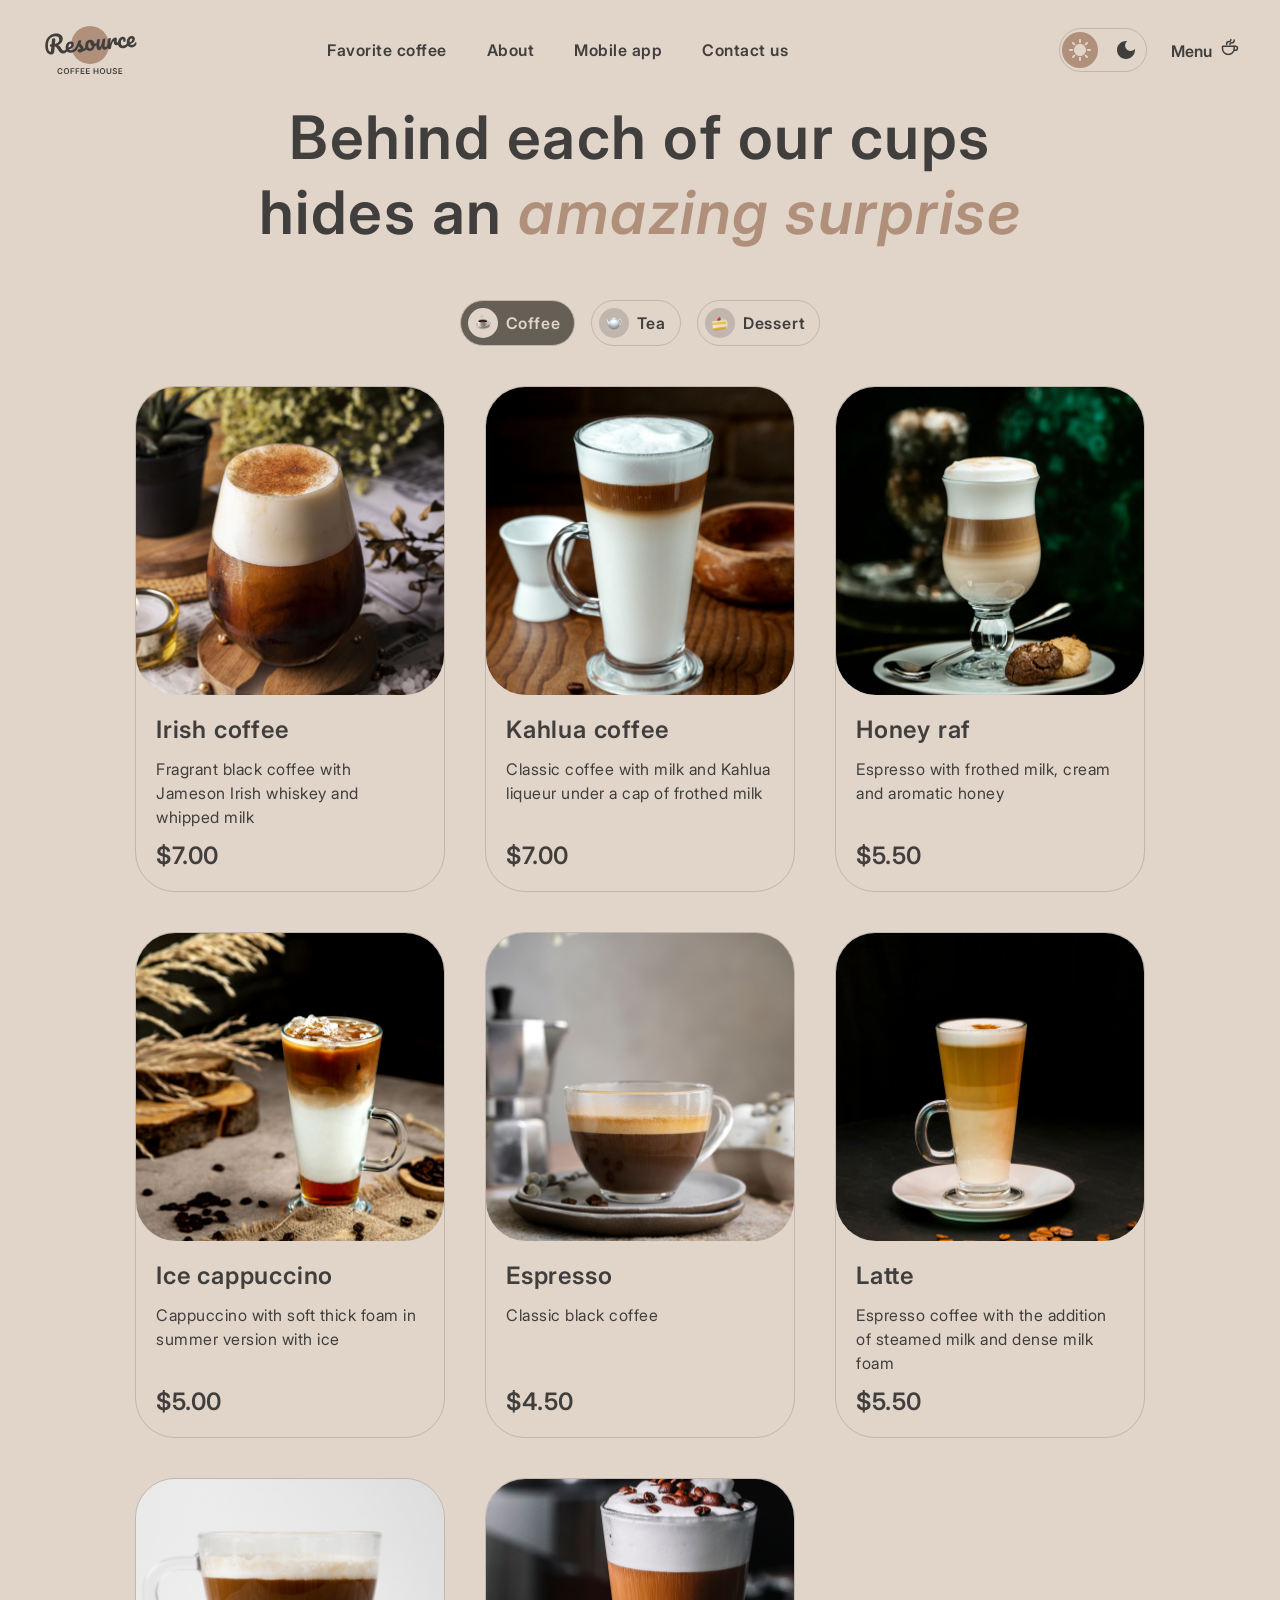
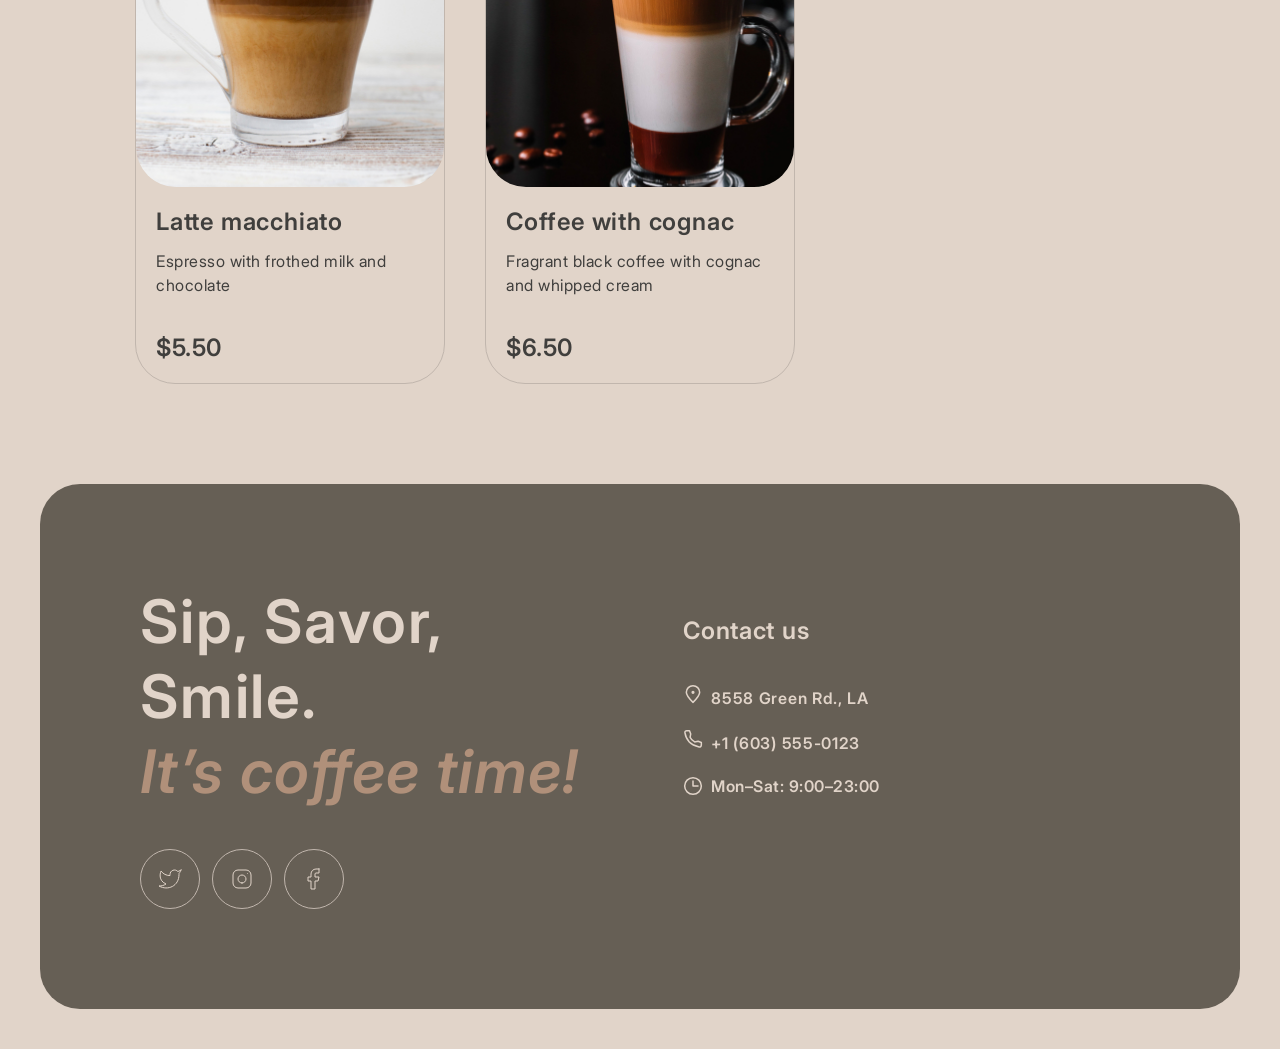
==== commit 0d8fee36: "feat: add mobile navigation" ====
--- a/menu/menu.html
+++ b/menu/menu.html
@@ -10,7 +10,7 @@
     >
     <link rel="stylesheet" href="../modern-normalize.css">
     <link rel="stylesheet" href="../style.css">
-    <script src="../script.js"></script>
+    <script src="../script.js" defer type="module"></script>
     <title>Menu</title>
   </head>
   <body>
@@ -216,6 +216,18 @@
             <li class="nav__list-item">
               <a href="#contacts" class="nav__list-link">Contact us</a>
             </li>
+
+            <li class="nav__list-item">
+              <a class="menu-btn-mobile" href="./menu.html">
+                <span>Menu</span>
+                <svg width="40" height="40" viewBox="0 0 40 40" fill="none" xmlns="http://www.w3.org/2000/svg">
+                <path d="M28.3333 18.9333V25C28.3333 30.5228 23.8561 35 18.3332 35H14.9999C9.47707 35 4.99992 30.5228 4.99992 25V18.9333C4.99992 18.602 5.26855 18.3333 5.59992 18.3333H27.7333C28.0646 18.3333 28.3333 18.602 28.3333 18.9333Z" stroke-width="2" stroke-linecap="round" stroke-linejoin="round"/>
+                <path d="M19.9999 15C19.9999 13.3334 21.1904 11.6667 23.5713 11.6667C24.0919 11.6667 24.7136 11.6667 25.3333 11.6667C26.9901 11.6667 28.3333 10.3236 28.3333 8.66671V5.83337" stroke-width="2" stroke-linecap="round" stroke-linejoin="round"/>
+                <path d="M13.3334 15V12.1667C13.3334 10.5098 14.6766 9.16667 16.3334 9.16667H19.6667C20.7713 9.16667 21.6667 8.27124 21.6667 7.16667V5"  stroke-width="2" stroke-linecap="round" stroke-linejoin="round"/>
+                <path d="M26.6667 18.3334H30.8334C33.1346 18.3334 35.0001 20.1989 35.0001 22.5C35.0001 24.8012 33.1346 26.6667 30.8334 26.6667H28.3334"  stroke-width="2" stroke-linecap="round" stroke-linejoin="round"/>
+                </svg>
+              </a>
+            </li>
           </ul>
         </nav>
 
@@ -264,7 +276,7 @@
             </label>
           </div>
 
-          <a class="menu-btn">
+          <a href="./menu.html" class="menu-btn">
             <span>Menu</span>
             <svg
               width="20"
--- a/style.css
+++ b/style.css
@@ -125,7 +125,8 @@
     background-color: var(--border-clr-inverse);
   }
 
-  .menu-btn {
+  .menu-btn,
+  .menu-btn-mobile {
     svg {
       stroke: #403f3d;
     }
@@ -182,7 +183,12 @@
     display: block;
   }
 
-  .menu-btn {
+  .menu-btn-mobile:visited {
+    text-decoration: none;
+  }
+
+  .menu-btn,
+  .menu-btn-mobile {
     color: var(--text-clr-inverse);
 
     svg {
@@ -191,6 +197,12 @@
 
     &::after {
       background-color: var(--text-clr-inverse);
+    }
+  }
+
+  .nav {
+    .nav__list {
+      background-color: var(--bg-clr-dark);
     }
   }
 
@@ -418,19 +430,23 @@
 
 .header {
   display: flex;
-  justify-content: space-between;
   align-items: center;
   padding: var(--20px) 0;
+  position: relative;
 }
 
 .header__nav {
   display: flex;
+  flex: 1;
 }
 
 .nav {
   .nav__list {
     display: flex;
+    align-items: center;
+    justify-content: center;
     gap: var(--40px);
+    width: 100%;
   }
 
   .nav__list-link {
@@ -458,6 +474,10 @@
       }
     }
   }
+
+  .menu-btn-mobile {
+    display: none;
+  }
 }
 
 @media (hover: none) and (pointer: coarse) {
@@ -522,7 +542,8 @@
   cursor: pointer;
 }
 
-.menu-btn {
+.menu-btn,
+.menu-btn-mobile {
   display: flex;
   justify-content: center;
   align-items: baseline;
@@ -598,19 +619,19 @@
   content: '';
   display: inline-block;
   position: absolute;
-  width: 20px;
-  height: 1px;
+  width: 17px;
+  height: 1.5px;
   background-color: var(--text-clr-primary);
 }
 
 .nav-open .nav-mobile-btn::before {
-  right: 11px;
+  left: 12px;
   top: 20px;
   transform: rotate(45deg);
 }
 
 .nav-open .nav-mobile-btn::after {
-  right: 11px;
+  left: 12px;
   top: 20px;
   transform: rotate(-45deg);
 }
@@ -1433,15 +1454,71 @@
 }
 
 @media (max-width: 768px) {
+  .header {
+    justify-content: space-between;
+  }
+
+  .header__nav {
+    flex: 0;
+  }
+
+  .nav {
+    .nav__list {
+      display: flex;
+      flex-direction: column;
+      align-items: center;
+      font-size: var(--32px);
+      gap:var(--60px);
+      text-align: center;
+      position: fixed;
+      top: 100px;
+      right: -100%;
+      width: 100%;
+      height: 100dvh;
+      opacity: 0;
+      visibility: hidden;
+      pointer-events: none;
+      background-color: var(--text-clr-inverse);
+      z-index: 1;
+      transition: right 0.3s ease-in, opacity 0.3s ease-in, visibility 0s linear 0.3s;
+    }
+
+    .nav__list-item {
+      width: calc(100% - 80px);
+    }
+
+    .nav__list-link {
+      display: inline-block;
+      width: 100%;
+      line-height: 1.25;
+    }
+
+    .menu-btn-mobile {
+      display: block;
+      margin-top: 10%;
+      display: flex;
+      gap: var(--16px);
+      align-items: center;
+      justify-content: center;
+      text-decoration: none;
+    }
+  }
+
+  
+
+  .nav-open  .nav__list {
+    opacity: 1;
+    visibility: visible;
+    pointer-events: auto;
+    right: 0;
+    transition: right 0.3s ease-in, opacity 0.3s ease-in, visibility 0s linear 0s;
+  }
+
   .nav-mobile-btn {
     display: block;
   }
 
   .menu-btn {
-    display: none;
-  }
-
-  .header__nav {
     display: none;
   }
 
@@ -1506,6 +1583,13 @@
       letter-spacing: 1.1px;
     }
   }
+
+  .nav {
+    .nav__list-item {
+      width: calc(100% - 32px);
+    }
+
+  }
 }
 
 @media (max-width: 595px) {
@@ -1533,6 +1617,13 @@
 }
 
 @media (max-width: 580px) {
+  .nav {
+    .nav__list {
+      justify-content: flex-start;
+      padding-top: var(--60px);
+    }
+  }
+
   .section-app {
     gap: var(--40px);
 
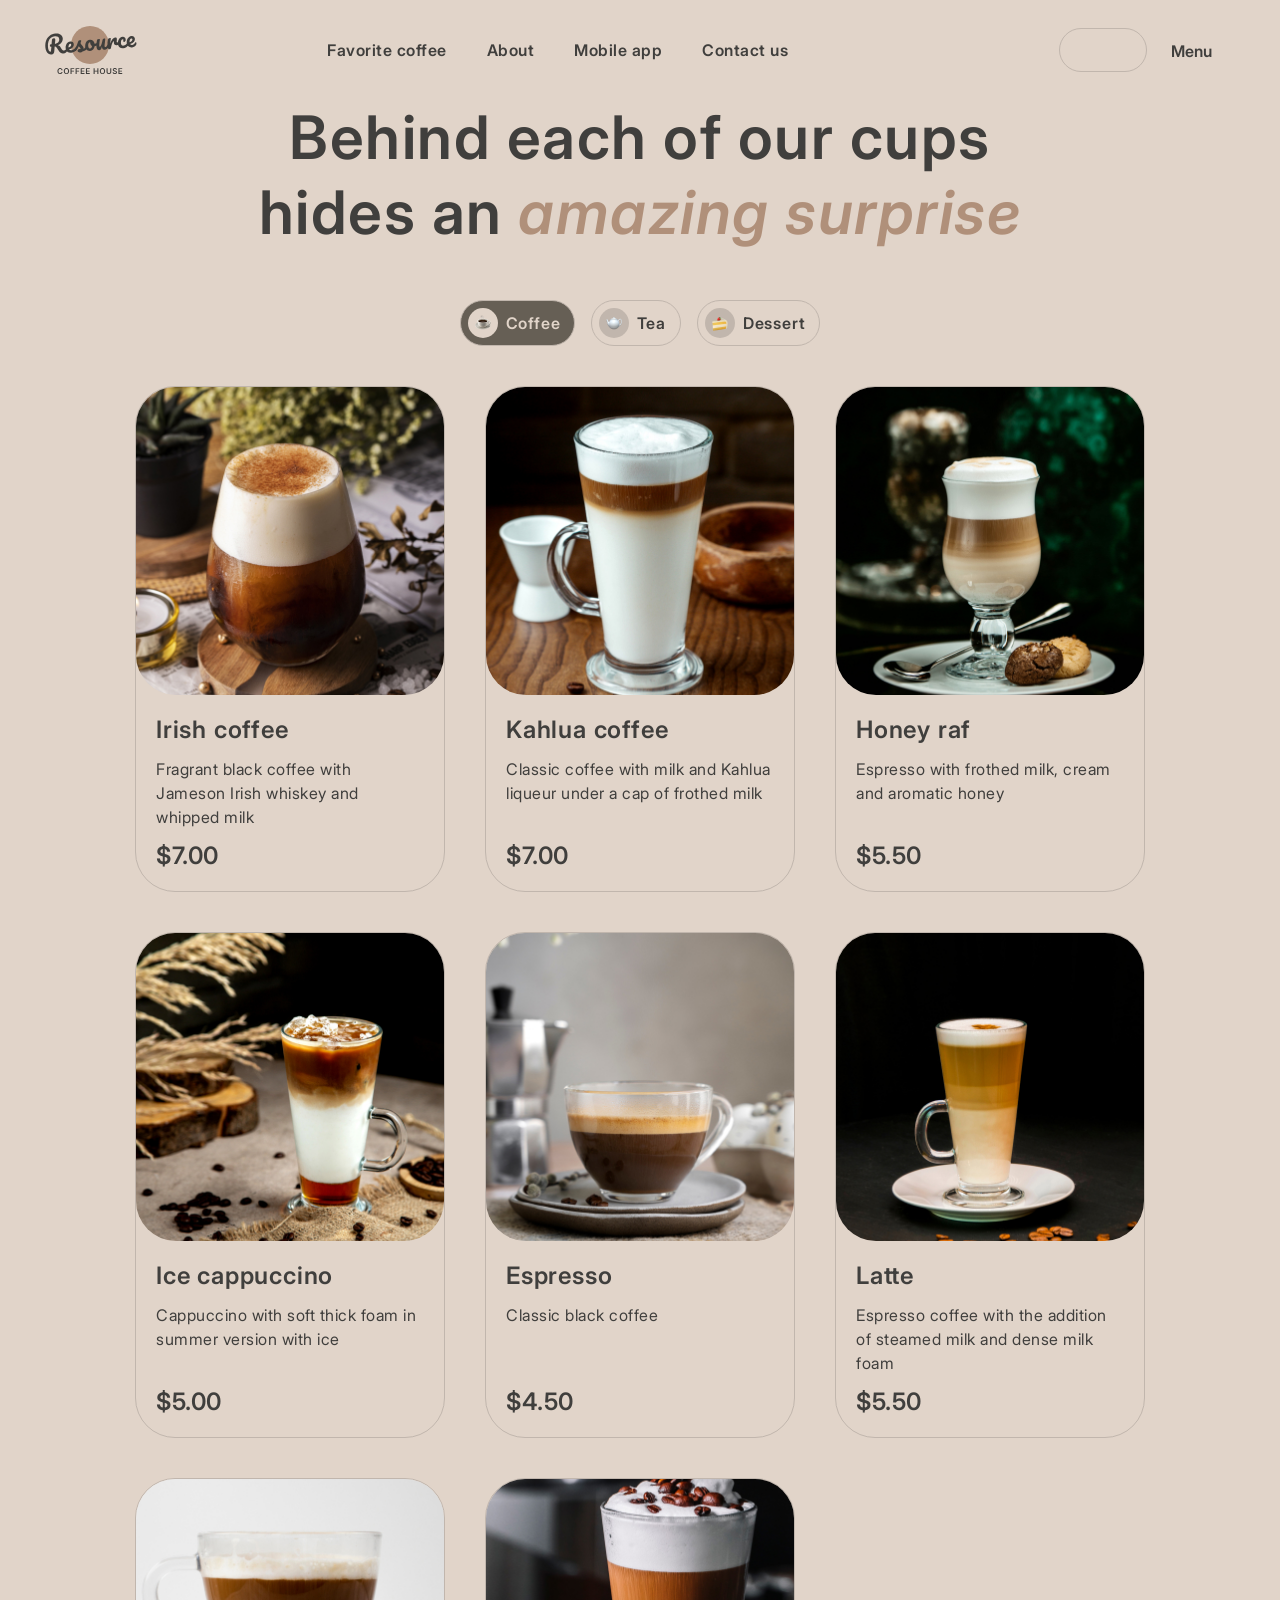
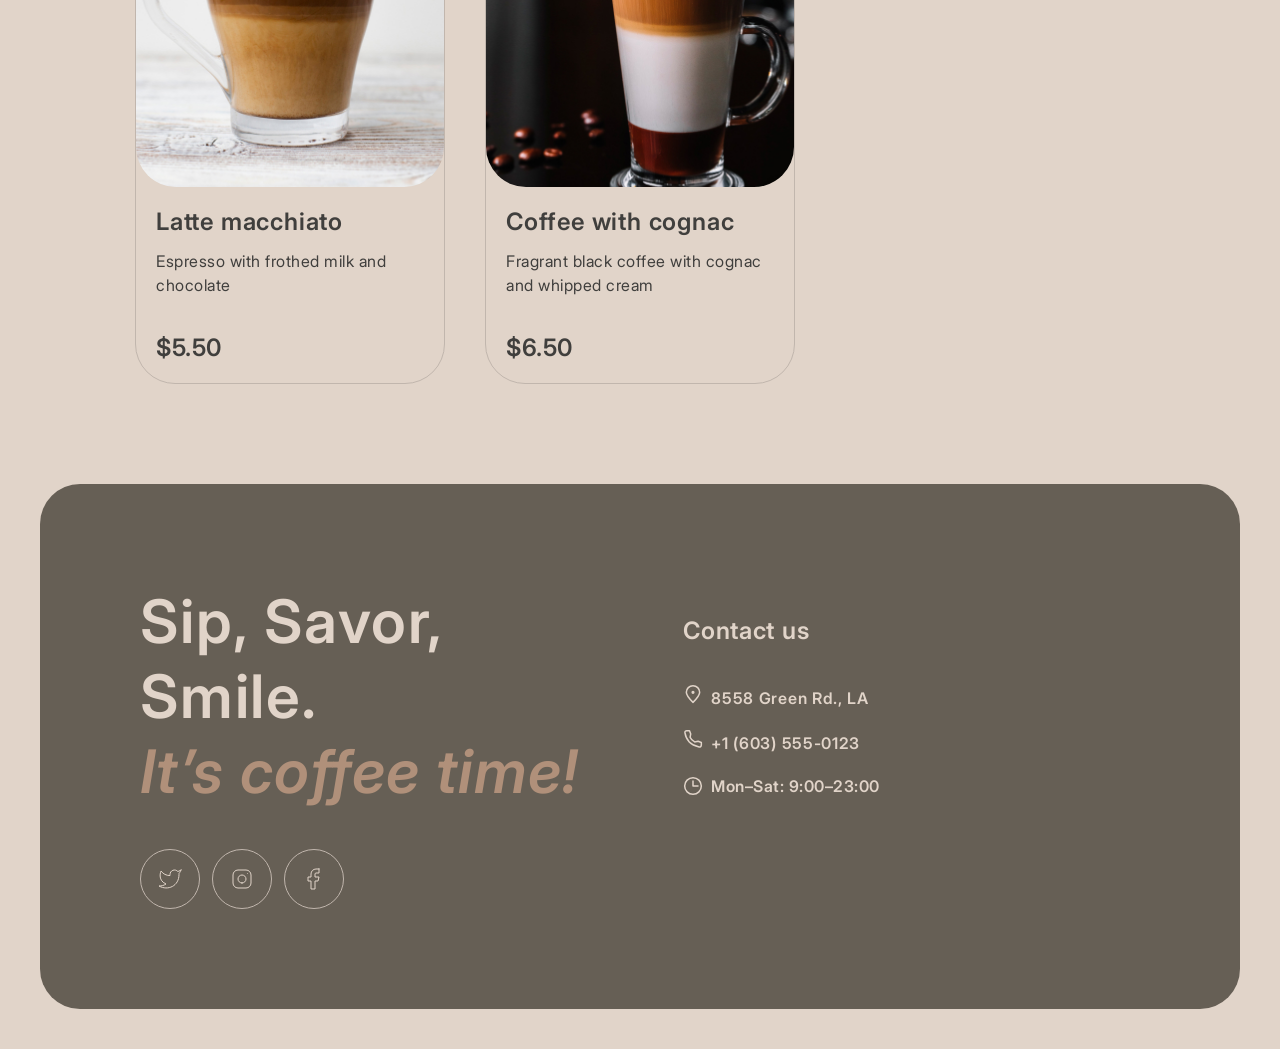
==== commit b8317a92: "feat: add menu page desktop modal" ====
--- a/menu/menu.html
+++ b/menu/menu.html
@@ -652,5 +652,88 @@
         </div>
       </footer>
     </div>
+
+    <div class="modal-overlay modal">
+      <article class="modal__inner">
+
+        <div class="modal__img-container">
+          <img
+            class="modal__img"
+            src="../assets/img/coffee-1.jpg"
+            alt="">
+        </div>
+
+        <div class="modal__wrapper">
+          <div class="modal__content">
+            <h3 class="modal__title">Irish coffee</h3>
+            <p class="modal__description">Fragrant black coffee with Jameson Irish whiskey and whipped milk</p>
+          </div>
+          <form class="modal__form">
+            <div class="modal__container">
+              <span>Size</span>
+              <div class="modal__row">
+                <div class="modal__form-radio">
+                  <input type="radio" name="size" id="size-s" checked>
+                  <label for="size-s"><span>S</span>200 ml</label>
+                </div>
+                <div class="modal__form-radio">
+                  <input type="radio" name="size" id="size-m">
+                  <label for="size-m"><span>M</span>300 ml</label>
+                </div>
+                <div class="modal__form-radio">
+                  <input type="radio" name="size" id="size-l">
+                  <label for="size-l"><span>L</span>400 ml</label>
+                </div>
+              </div>
+            </div>
+
+            <div class="modal__container">
+              <span>Additives</span>
+              <div class="modal__row">
+                <div class="modal__form-checkbox">
+                  <input type="checkbox" name="sugar" id="sugar">
+                  <label for="sugar"><span>1</span>Sugar</label>
+                </div>
+                <div class="modal__form-checkbox">
+                  <input type="checkbox" name="cinnamon" id="cinnamon">
+                  <label for="cinnamon"><span>2</span>Cinnamon</label>
+                </div>
+                <div class="modal__form-checkbox">
+                  <input type="checkbox" name="syrup" id="syrup">
+                  <label for="syrup"><span>3</span>Syrup</label>
+                </div>
+              </div>
+            </div>
+
+            <div class="modal__total">
+              <span>Total:</span>
+              <span>$7.00</span>
+            </div>
+
+            <div class="modal__info">
+              <span>
+                <svg width="16" height="16" viewBox="0 0 16 16" fill="none" xmlns="http://www.w3.org/2000/svg">
+                  <g clip-path="url(#clip0_147811_7961)">
+                  <path d="M8 7.66663V11"  stroke-linecap="round" stroke-linejoin="round"/>
+                  <path d="M8 5.00667L8.00667 4.99926"  stroke-linecap="round" stroke-linejoin="round"/>
+                  <path d="M7.99967 14.6667C11.6816 14.6667 14.6663 11.6819 14.6663 8.00004C14.6663 4.31814 11.6816 1.33337 7.99967 1.33337C4.31778 1.33337 1.33301 4.31814 1.33301 8.00004C1.33301 11.6819 4.31778 14.6667 7.99967 14.6667Z" stroke-linecap="round" stroke-linejoin="round"/>
+                  </g>
+                  <defs>
+                  <clipPath id="clip0_147811_7961">
+                  <rect width="16" height="16" fill="white"/>
+                  </clipPath>
+                  </defs>
+                </svg>
+              </span>
+              <p class="modal__info-text">The cost is not final. Download our mobile app to see the final price and place your order. Earn loyalty points and enjoy your favorite coffee with up to 20% discount.</p>
+            </div>
+
+            <div>
+              <button class="modal__btn">Close</button>
+            </div>
+          </form>
+        </div>
+      </article>
+    </div>
   </body>
 </html>
--- a/style.css
+++ b/style.css
@@ -366,22 +366,22 @@
 
     .carousel {
       .carousel__btn {
-        border: 1px solid var(--border-clr-primary);
-
-        svg {
-          stroke: var(--text-clr-inverse);
-        }
-
-        &:hover,
-        &:active {
-          background-color: var(--bg-clr-dark);
           border: 1px solid var(--border-clr-primary);
 
           svg {
             stroke: var(--text-clr-inverse);
           }
+
+          &:hover,
+          &:active {
+            background-color: var(--bg-clr-dark);
+            border: 1px solid var(--border-clr-primary);
+
+            svg {
+              stroke: var(--text-clr-inverse);
+            }
+          }
         }
-      }
     }
 
     .section-app {
@@ -418,6 +418,92 @@
           }
         }
       }
+    }
+  }
+
+  .modal-overlay {
+    background-color: rgba(41, 40, 38, 0.8);
+  }
+
+
+  .modal__inner {
+    background-color: var(--text-clr-primary);
+  }
+
+
+  .modal__title {
+    color: var(--text-clr-inverse);
+  }
+
+  .modal__btn {
+    border: 1px solid var(--border-clr-inverse);
+    color: var(--text-clr-inverse);
+    
+
+    &:hover,
+    &:active {
+      color: var(--text-clr-inverse);
+      background-color: var(--border-clr-inverse);
+      border-color: var(--text-clr-primary);
+    }
+  }
+
+  .modal__form-radio {
+  width: 116px;
+ 
+  span {
+     background-color: var(--border-clr-inverse);
+      color: var(--text-clr-inverse);
+  }
+
+  label {
+    background-color: var(--text-clr-primary);
+      border: 1px solid var(--border-clr-inverse);
+  }
+
+
+  input[type="radio"]:checked + label{
+    background-color: var(--bg-clr-dark);
+    border-color: var(--text-clr-primary);
+    color: var(--text-clr-inverse);
+
+    span {
+      background-color: var(--text-clr-primary);
+      color: var(--text-clr-inverse);
+    }
+  }
+}
+
+  .modal__form-checkbox {
+    span {
+      background-color: var(--border-clr-inverse);
+      color: var(--text-clr-inverse);
+    }
+    
+    label {
+      background-color: var(--text-clr-primary);
+      border: 1px solid var(--border-clr-inverse);
+    }
+
+
+
+    input[type="checkbox"]:checked + label{
+      background-color: var(--bg-clr-dark);
+      border-color: var(--text-clr-primary);
+      color: var(--text-clr-inverse);
+
+      span {
+        background-color: var(--text-clr-primary);
+        color: var(--text-clr-inverse);
+      }
+    }
+  }
+
+  .modal__info {
+    border-top: 1px solid var(--border-clr-inverse);
+
+    svg {
+      stroke: var(--text-clr-inverse);
     }
   }
 }
@@ -749,14 +835,19 @@
   }
 }
 
+.carousel__container {
+  overflow: hidden;
+  position: relative;
+}
+
 .carousel {
   display: flex;
-  justify-content: center;
-  position: relative;
-  flex-direction: column;
+  transition: transform 0.5s; 
 
   .carousel__item {
     text-align: center;
+    flex: 0 0 100%;
+    min-width: 0;
   }
 
   .carousel__img {
@@ -789,8 +880,11 @@
     letter-spacing: 0.5px;
     margin-bottom: var(--40px);
   }
-
-  .carousel__indicators {
+  
+}
+
+
+.carousel__indicators {
     width: 144px;
     margin-inline: auto;
     display: flex;
@@ -802,18 +896,17 @@
     height: 4px;
     background-color: var(--border-clr-primary);
     border-radius: 100px;
-    cursor: pointer;
-
-    &.current {
+
+    &.active {
       background-color: var(--border-clr-inverse);
     }
   }
 
-  .carousel__btn {
+.carousel__btn {
     position: absolute;
     border-radius: 100%;
+    width: 60px;
     border: 1px solid var(--border-clr-inverse);
-    width: 60px;
     height: 60px;
     display: flex;
     justify-content: center;
@@ -843,7 +936,6 @@
   .btn-right {
     left: calc(100% - 64px);
   }
-}
 
 @media (hover: none) and (pointer: coarse) {
   .carousel {
@@ -1352,6 +1444,243 @@
     &:active {
       box-shadow: none;
     }
+  }
+}
+
+.modal-overlay {
+  background-color: rgba(64, 63, 61, 0.8);
+  display: grid;
+  grid: 1fr/1fr;
+  place-items: center;
+  position: fixed;
+  inset: 0;
+  z-index: 10;
+  height: 100dvh;
+  padding-left: 0.5rem;
+  padding-right: 0.5rem;
+}
+
+
+.modal {
+  display: none;
+}
+
+.modal.opened {
+  display: grid;
+}
+
+.modal__inner {
+  background-color: var(--text-clr-inverse);
+  border-radius: 40px;
+  padding: var(--16px);
+  display: flex;
+  gap: var(--20px);
+  max-width: 800px;
+  min-height: 504px;
+}
+
+.modal__img-container {
+  flex-basis: 41%;
+}
+
+.modal__img {
+  border-radius: 40px;
+  display: block;
+}
+
+.modal__wrapper {
+  display: flex;
+  flex-direction: column;
+  width: 58%;
+}
+
+.modal__title {
+  font-size: var(--24px);
+  line-height: 1.25;
+  font-weight: 600;
+  letter-spacing: 0.8px;
+  margin-bottom: var(--12px);
+}
+
+.modal__description {
+  font-weight: 400;
+  letter-spacing: 0.58px;
+  margin-bottom: var(--20px);
+}
+
+.modal__row {
+  display: flex;
+  align-items: center;
+  gap: var(--8px);
+}
+
+.modal__container {
+  margin-bottom: var(--20px);
+}
+
+.modal__container > span {
+  display: inline-block;
+  margin-bottom: var(--8px);
+  font-weight: 400;
+}
+
+.modal__form-radio,
+.modal__form-checkbox {
+  display: flex;
+  align-items: center;
+  height: 46px;
+  border-radius: 100px;
+  cursor: pointer;
+}
+
+.modal__form-checkbox {
+  min-width: 108px;
+}
+
+.modal__form-radio {
+  width: 116px;
+ 
+  span {
+    background-color: var(--border-clr-primary);
+    color: var(--text-clr-primary);
+    border-radius: 100px;
+    width: 30px;
+    height: 30px;
+    display: flex;
+    justify-content: center;
+    align-items: center;
+    margin-right: var(--8px);
+    transition: background-color 0.3s, color 0.3s;
+  }
+
+  label {
+    display: flex;
+    align-items: center;
+    cursor: inherit;
+    background-color: var(--text-clr-inverse);
+    padding: var(--8px);
+    border-radius: 100px;
+    letter-spacing: 0.2px;
+    width: 100%;
+    border: 1px solid var(--border-clr-primary);
+    transition: background-color 0.3s, color 0.3s;
+  }
+
+  input[type="radio"] {
+    appearance: none;
+  }
+
+  input[type="radio"]:checked + label{
+    background-color: var(--border-clr-inverse);
+    border-color: var(--border-clr-inverse);
+    color: var(--text-clr-inverse);
+
+    span {
+      background-color: var(--text-clr-inverse);
+      color: var(--text-clr-primary);
+    }
+  }
+}
+
+.modal__form-checkbox {
+  span {
+    background-color: var(--border-clr-primary);
+    color: var(--text-clr-primary);
+    border-radius: 100px;
+    width: 30px;
+    height: 30px;
+    display: flex;
+    justify-content: center;
+    align-items: center;
+    margin-right: var(--8px);
+    transition: background-color 0.3s, color 0.3s;
+  }
+
+  label {
+    display: flex;
+    align-items: center;
+    cursor: inherit;
+    background-color: var(--text-clr-inverse);
+    padding: var(--8px) var(--16px) var(--8px) var(--8px);
+    letter-spacing: 0.2px;
+    border-radius: 100px;
+    width: 100%;
+    border: 1px solid var(--border-clr-primary);
+    transition: background-color 0.3s, color 0.3s;
+  }
+
+
+  input[type="checkbox"] {
+    appearance: none;
+  }
+
+   input[type="checkbox"]:checked + label{
+    background-color: var(--border-clr-inverse);
+    border-color: var(--border-clr-inverse);
+    color: var(--text-clr-inverse);
+
+    span {
+      background-color: var(--text-clr-inverse);
+      color: var(--text-clr-primary);
+    }
+  }
+}
+
+.modal__total {
+  display: flex;
+  align-items: center;
+  justify-content: space-between;
+  margin-bottom: var(--20px);
+
+  span {
+    letter-spacing: 0.7px;
+    font-size: var(--24px);
+    line-height: 1.25;
+    display: inline-block;
+  }
+}
+
+.modal__info {
+  padding: var(--12px) 0;
+  border-top: 1px solid var(--border-clr-primary);
+  display: flex;
+  margin-bottom: var(--20px);
+
+  span {
+    display: flex;
+    align-items: center;
+    width: 16px;
+    height: 16px;
+    margin-right: var(--8px);
+    margin-right: 8px;
+  }
+
+  svg {
+    stroke: var(--text-clr-primary);
+  }
+}
+
+.modal__info-text {
+  font-size: var(--10px);
+  line-height: 1.4;
+  letter-spacing: 0.28px;
+  margin-bottom: 0;
+}
+
+.modal__btn {
+  width: 100%;
+  border: 1px solid var(--border-clr-inverse);
+  border-radius: 100px;
+  color: var(--text-clr-primary);
+  font-weight: 600;
+  line-height: 1.5;
+  padding: 0.57rem 1.5rem;
+  transition: color 0.3s, background-color 0.3s;
+
+  &:hover,
+  &:active {
+    color: var(--text-clr-inverse);
+    background-color: var(--border-clr-inverse);
   }
 }
 
@@ -1504,8 +1833,6 @@
     }
   }
 
-  
-
   .nav-open  .nav__list {
     opacity: 1;
     visibility: visible;
@@ -1659,9 +1986,7 @@
 }
 
 @media (max-width: 520px) {
-  .carousel {
-    .carousel__btn {
+   .carousel__btn {
       display: none;
     }
-  }
-}
+}
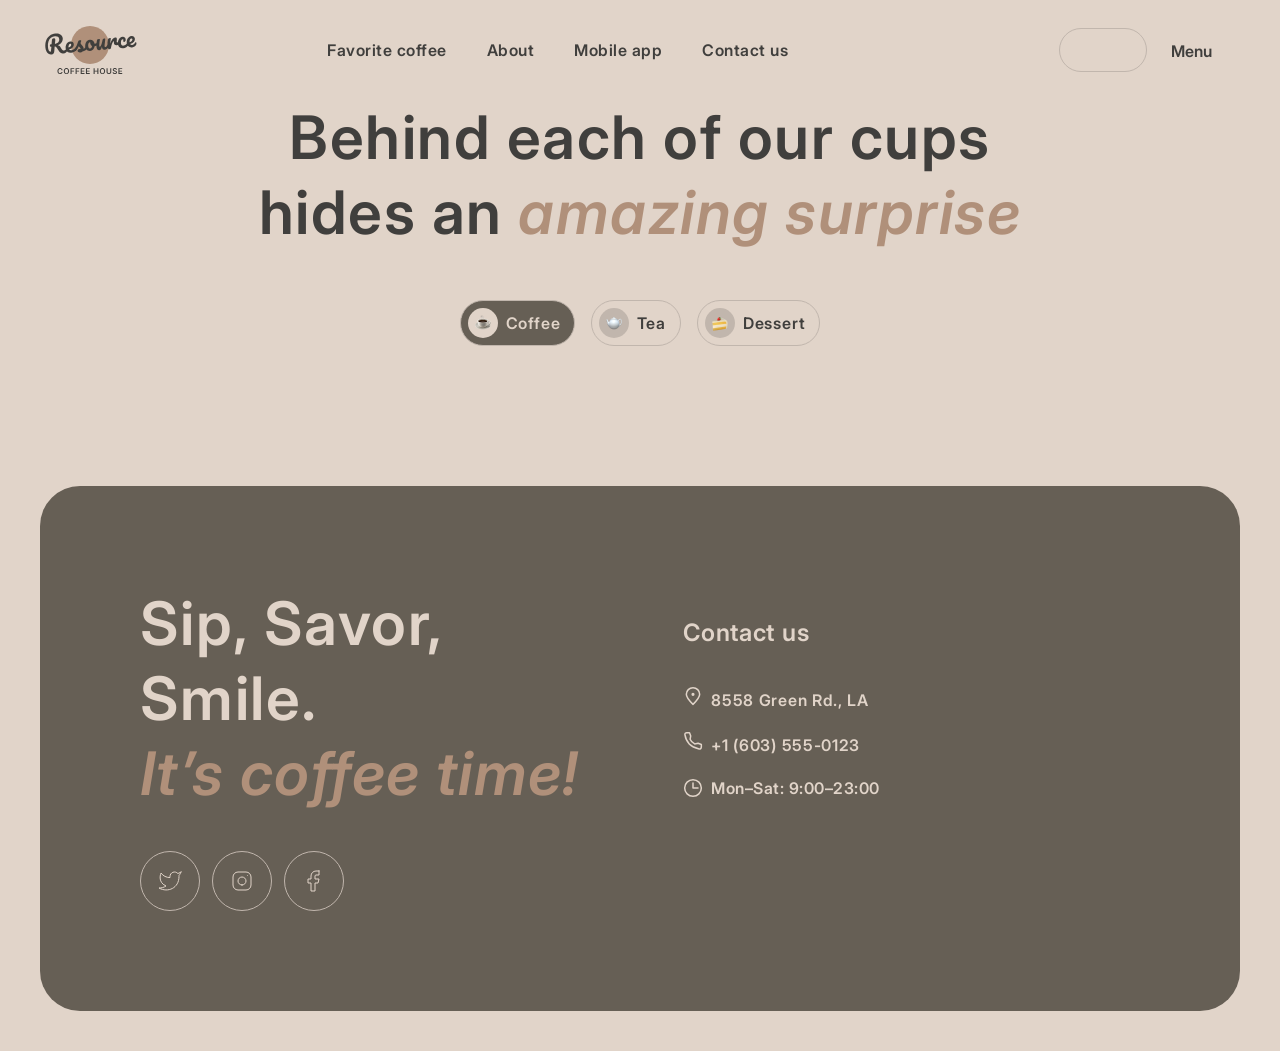
==== commit 121121d2: "feat: add menu page dynamic menu cards" ====
--- a/menu/menu.html
+++ b/menu/menu.html
@@ -339,126 +339,7 @@
               </button>
             </div>
             <div class="section-menu__menu-cards">
-              <article class="section-menu__menu-card card">
-                <div class="img__container">
-                  <img
-                    class="card__img"
-                    src="../assets/img/coffee-1.jpg"
-                    alt="Irish coffee"
-                  >
-                </div>
-                <h2 class="card__title">Irish coffee</h2>
-                <p class="card__text">
-                  Fragrant black coffee with Jameson Irish whiskey and whipped
-                  milk
-                </p>
-                <p class="card__price">$7.00</p>
-              </article>
-
-              <article class="section-menu__menu-card card">
-                <div class="img__container">
-                  <img
-                    class="card__img"
-                    src="../assets/img/coffee-2.jpg"
-                    alt="Kahlua coffee"
-                  >
-                </div>
-                <h2 class="card__title">Kahlua coffee</h2>
-                <p class="card__text">
-                  Classic coffee with milk and Kahlua liqueur under a cap of
-                  frothed milk
-                </p>
-                <p class="card__price">$7.00</p>
-              </article>
-
-              <article class="section-menu__menu-card card">
-                <div class="img__container">
-                  <img
-                    class="card__img"
-                    src="../assets/img/coffee-3.jpg"
-                    alt="Honey raf"
-                  >
-                </div>
-                <h2 class="card__title">Honey raf</h2>
-                <p class="card__text">
-                  Espresso with frothed milk, cream and aromatic honey
-                </p>
-                <p class="card__price">$5.50</p>
-              </article>
-
-              <article class="section-menu__menu-card card">
-                <div class="img__container">
-                  <img
-                    class="card__img"
-                    src="../assets/img/coffee-4.jpg"
-                    alt="Ice cappuccino"
-                  >
-                </div>
-                <h2 class="card__title">Ice cappuccino</h2>
-                <p class="card__text">
-                  Cappuccino with soft thick foam in summer version with ice
-                </p>
-                <p class="card__price">$5.00</p>
-              </article>
-
-              <article class="section-menu__menu-card card">
-                <div class="img__container">
-                  <img
-                    class="card__img"
-                    src="../assets/img/coffee-5.jpg"
-                    alt="Espresso"
-                  >
-                </div>
-                <h2 class="card__title">Espresso</h2>
-                <p class="card__text">Classic black coffee</p>
-                <p class="card__price">$4.50</p>
-              </article>
-
-              <article class="section-menu__menu-card card">
-                <div class="img__container">
-                  <img
-                    class="card__img"
-                    src="../assets/img/coffee-6.jpg"
-                    alt="Latte"
-                  >
-                </div>
-                <h2 class="card__title">Latte</h2>
-                <p class="card__text">
-                  Espresso coffee with the addition of steamed milk and dense
-                  milk foam
-                </p>
-                <p class="card__price">$5.50</p>
-              </article>
-
-              <article class="section-menu__menu-card card">
-                <div class="img__container">
-                  <img
-                    class="card__img"
-                    src="../assets/img/coffee-7.jpg"
-                    alt="Latte macchiato"
-                  >
-                </div>
-                <h2 class="card__title">Latte macchiato</h2>
-                <p class="card__text">
-                  Espresso with frothed milk and chocolate
-                </p>
-                <p class="card__price">$5.50</p>
-              </article>
-
-              <article class="section-menu__menu-card card">
-                <div class="img__container">
-                  <img
-                    class="card__img"
-                    src="../assets/img/coffee-8.jpg"
-                    alt="Coffee with cognac"
-                  >
-                </div>
-                <h2 class="card__title">Coffee with cognac</h2>
-                <p class="card__text">
-                  Fragrant black coffee with cognac and whipped cream
-                </p>
-                <p class="card__price">$6.50</p>
-              </article>
+         
               <div class="section-menu__refresh">
                 <button class="section-menu__refresh-btn">
                   <svg
@@ -659,7 +540,7 @@
         <div class="modal__img-container">
           <img
             class="modal__img"
-            src="../assets/img/coffee-1.jpg"
+            src="../assets/img/irish-coffee.jpg"
             alt="">
         </div>
 
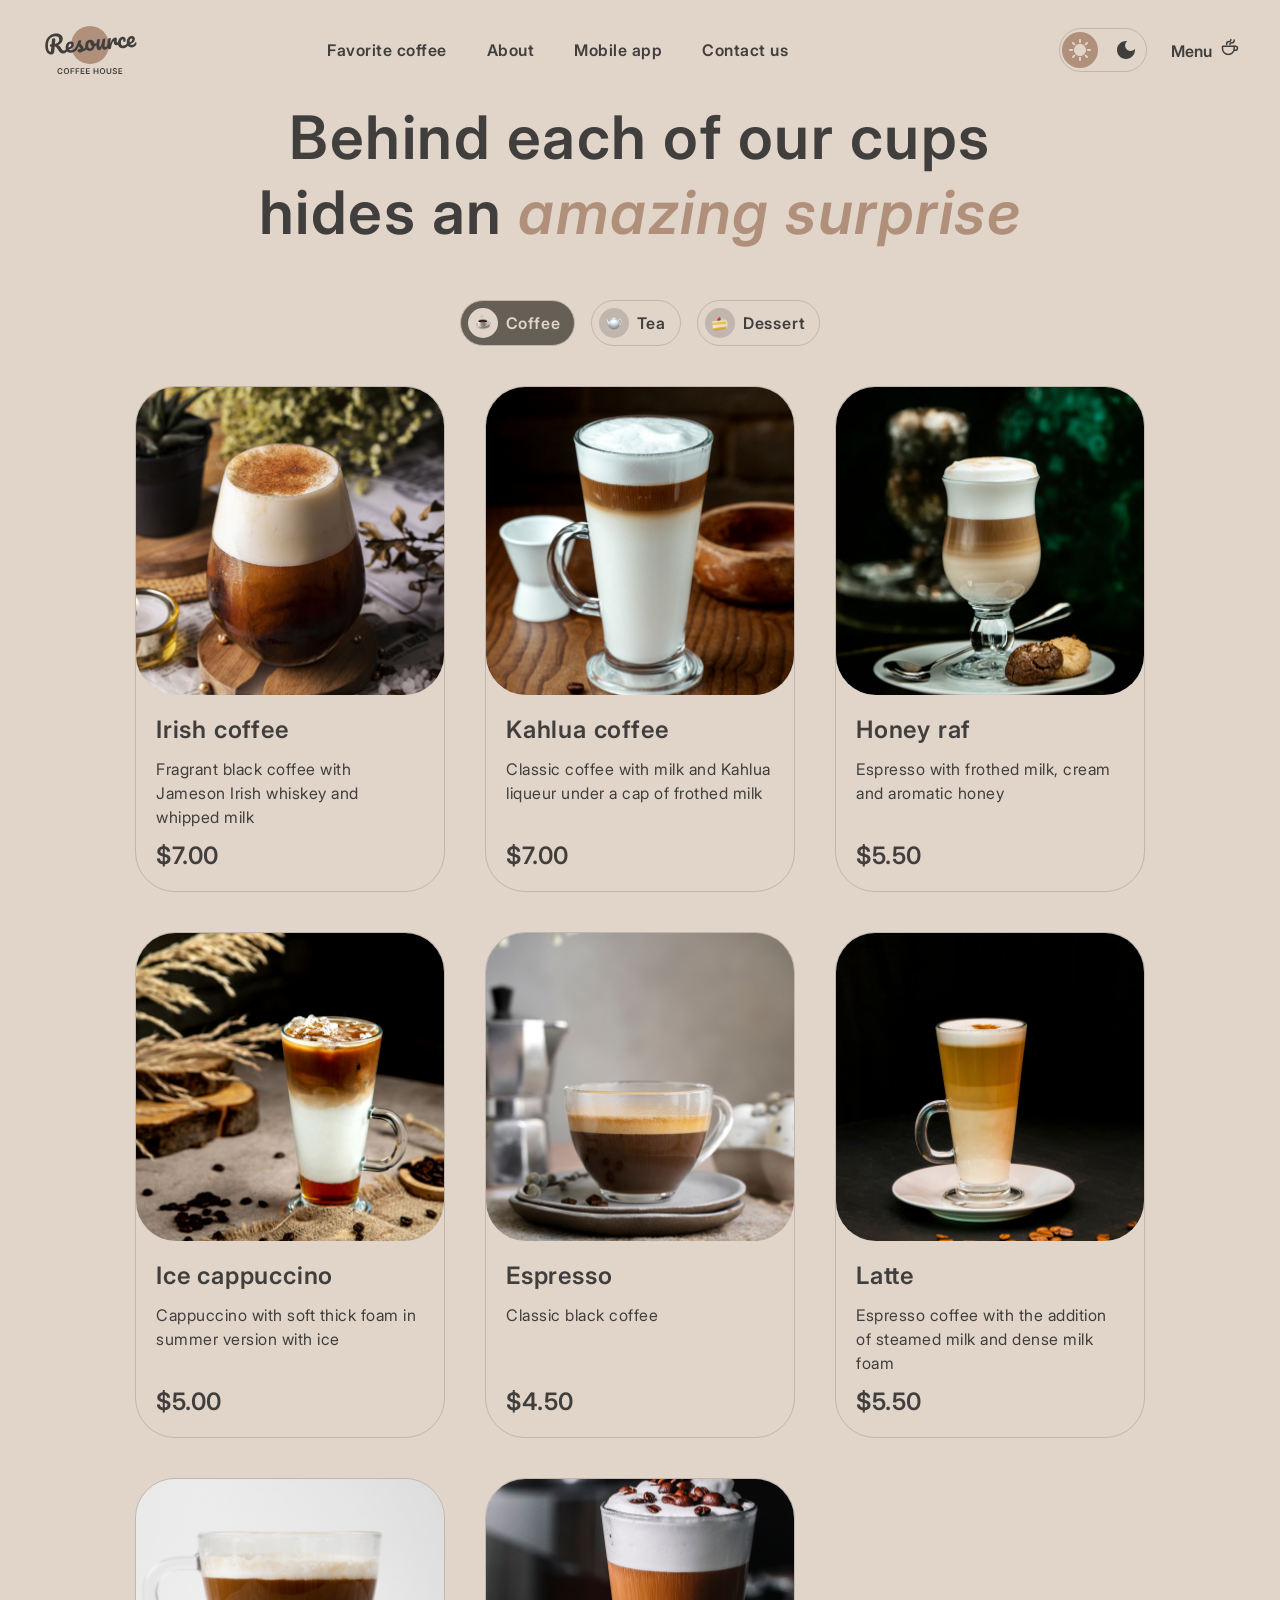
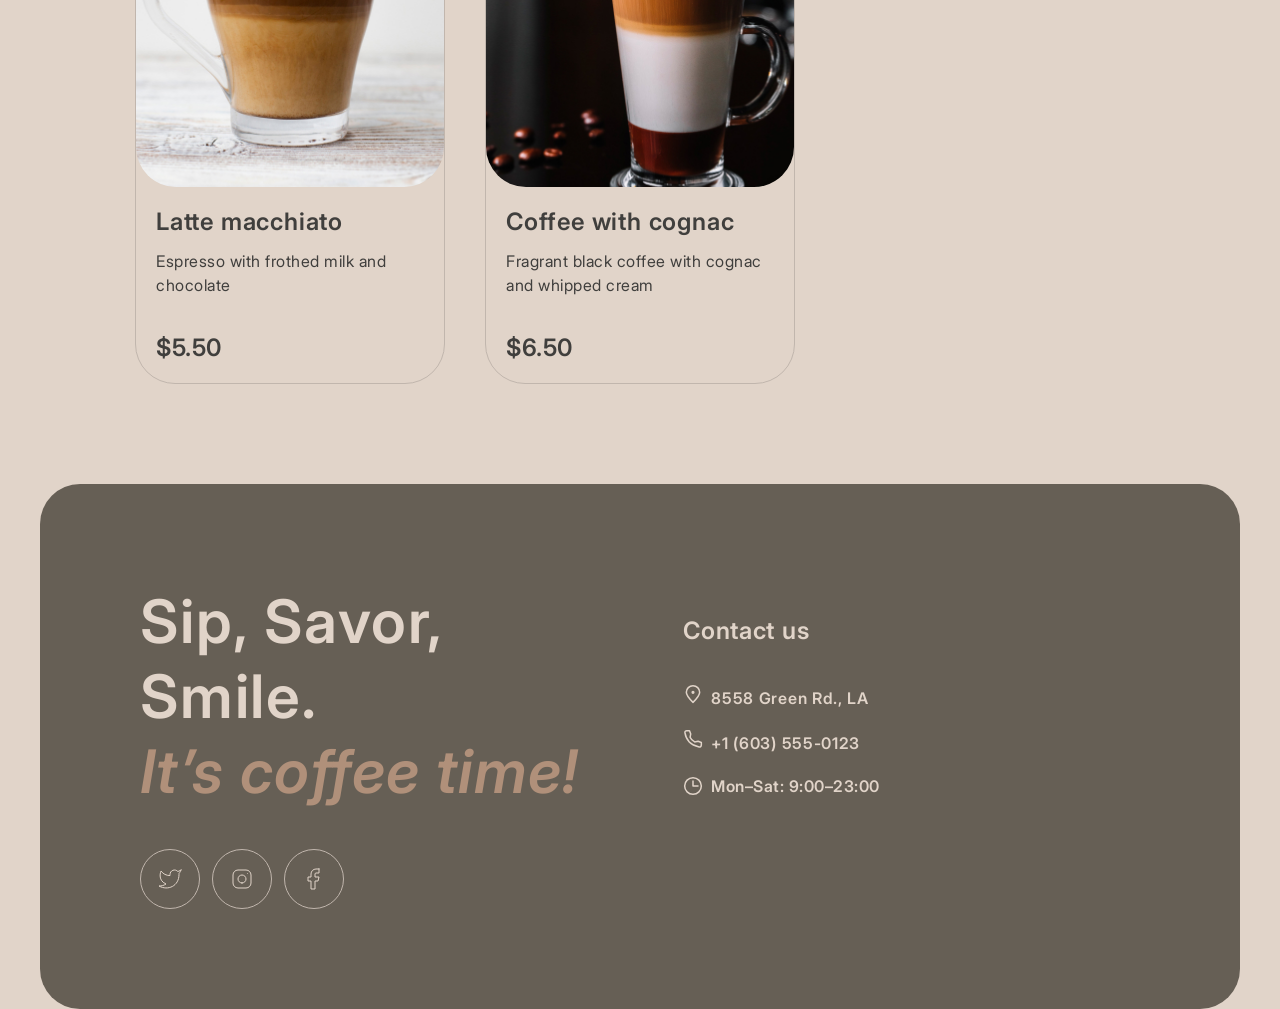
==== commit c5e0acf7: "feat: add menu page menu card functionality" ====
--- a/menu/menu.html
+++ b/menu/menu.html
@@ -323,17 +323,17 @@
           </h1>
           <div class="section-menu__wrapper">
             <div class="section-menu__filter">
-              <button class="section-menu__filter-item current">
+              <button class="section-menu__filter-item current" data-category="coffee">
                 <span>
                   <img src="../assets/img/coffee.png" alt="">
                 </span>
                 Coffee
               </button>
-              <button class="section-menu__filter-item">
+              <button class="section-menu__filter-item" data-category="tea">
                 <span> <img src="../assets/img/tea.png" alt=""></span>
                 Tea
               </button>
-              <button class="section-menu__filter-item">
+              <button class="section-menu__filter-item" data-category="dessert">
                 <span> <img src="../assets/img/cake.png" alt=""></span>
                 Dessert
               </button>
@@ -540,14 +540,14 @@
         <div class="modal__img-container">
           <img
             class="modal__img"
-            src="../assets/img/irish-coffee.jpg"
+            src=""
             alt="">
         </div>
 
         <div class="modal__wrapper">
           <div class="modal__content">
-            <h3 class="modal__title">Irish coffee</h3>
-            <p class="modal__description">Fragrant black coffee with Jameson Irish whiskey and whipped milk</p>
+            <h3 class="modal__title"></h3>
+            <p class="modal__description"></p>
           </div>
           <form class="modal__form">
             <div class="modal__container">
@@ -555,15 +555,15 @@
               <div class="modal__row">
                 <div class="modal__form-radio">
                   <input type="radio" name="size" id="size-s" checked>
-                  <label for="size-s"><span>S</span>200 ml</label>
+                  <label for="size-s"><span class="modal__form-radio-size">S</span><span class="modal__form-radio-size-value"></span></label>
                 </div>
                 <div class="modal__form-radio">
                   <input type="radio" name="size" id="size-m">
-                  <label for="size-m"><span>M</span>300 ml</label>
+                  <label for="size-m"><span class="modal__form-radio-size">M</span><span class="modal__form-radio-size-value"></span></label>
                 </div>
                 <div class="modal__form-radio">
                   <input type="radio" name="size" id="size-l">
-                  <label for="size-l"><span>L</span>400 ml</label>
+                  <label for="size-l"><span class="modal__form-radio-size">L</span><span class="modal__form-radio-size-value"></span></label>
                 </div>
               </div>
             </div>
@@ -572,23 +572,23 @@
               <span>Additives</span>
               <div class="modal__row">
                 <div class="modal__form-checkbox">
-                  <input type="checkbox" name="sugar" id="sugar">
-                  <label for="sugar"><span>1</span>Sugar</label>
+                  <input type="checkbox" name="add-1" id="add-1">
+                  <label for="add-1"><span class="modal__form-checkbox-add">1</span><span class="modal__form-checkbox-add-value"></span></label>
                 </div>
                 <div class="modal__form-checkbox">
-                  <input type="checkbox" name="cinnamon" id="cinnamon">
-                  <label for="cinnamon"><span>2</span>Cinnamon</label>
+                  <input type="checkbox" name="add-2" id="add-2">
+                  <label for="add-2"><span class="modal__form-checkbox-add">2</span><span class="modal__form-checkbox-add-value"></span></label>
                 </div>
                 <div class="modal__form-checkbox">
-                  <input type="checkbox" name="syrup" id="syrup">
-                  <label for="syrup"><span>3</span>Syrup</label>
+                  <input type="checkbox" name="add-3" id="add-3">
+                  <label for="add-3"><span class="modal__form-checkbox-add">3</span><span class="modal__form-checkbox-add-value"></span></label>
                 </div>
               </div>
             </div>
 
             <div class="modal__total">
               <span>Total:</span>
-              <span>$7.00</span>
+              <span id="total"></span>
             </div>
 
             <div class="modal__info">
--- a/style.css
+++ b/style.css
@@ -92,7 +92,10 @@
 }
 
 body {
-  margin: 0;
+  margin: 0 auto;
+  height: 100dvh;
+  width: 100%;
+  margin-right: calc(-1 * (100vw - 100%));
   font-family: 'Inter', Arial, Helvetica, sans-serif;
   font-weight: 600;
   font-size: var(--16px);
@@ -1413,7 +1416,6 @@
   .card__text {
     font-weight: 400;
     letter-spacing: 0.5px;
-    margin-bottom: 0;
     margin-bottom: auto;
   }
 
@@ -1540,7 +1542,7 @@
 .modal__form-radio {
   width: 116px;
  
-  span {
+  .modal__form-radio-size {
     background-color: var(--border-clr-primary);
     color: var(--text-clr-primary);
     border-radius: 100px;
@@ -1552,6 +1554,12 @@
     margin-right: var(--8px);
     transition: background-color 0.3s, color 0.3s;
   }
+
+  .modal__form-radio-size-value {
+    background-color: var(--text-clr-inverse);
+    transition: background-color 0.3s;
+  }
+
 
   label {
     display: flex;
@@ -1575,15 +1583,19 @@
     border-color: var(--border-clr-inverse);
     color: var(--text-clr-inverse);
 
-    span {
+    .modal__form-radio-size {
       background-color: var(--text-clr-inverse);
       color: var(--text-clr-primary);
     }
+
+    .modal__form-radio-size-value {
+      background-color: var(--border-clr-inverse);
+    }
   }
 }
 
 .modal__form-checkbox {
-  span {
+  .modal__form-checkbox-add {
     background-color: var(--border-clr-primary);
     color: var(--text-clr-primary);
     border-radius: 100px;
@@ -1594,6 +1606,11 @@
     align-items: center;
     margin-right: var(--8px);
     transition: background-color 0.3s, color 0.3s;
+  }
+
+  .modal__form-checkbox-add-value {
+    background-color: var(--text-clr-inverse);
+    transition: background-color 0.3s;
   }
 
   label {
@@ -1614,14 +1631,18 @@
     appearance: none;
   }
 
-   input[type="checkbox"]:checked + label{
+  input[type="checkbox"]:checked + label {
     background-color: var(--border-clr-inverse);
     border-color: var(--border-clr-inverse);
     color: var(--text-clr-inverse);
 
-    span {
+    .modal__form-checkbox-add {
       background-color: var(--text-clr-inverse);
       color: var(--text-clr-primary);
+    }
+
+    .modal__form-checkbox-add-value {
+      background-color: var(--border-clr-inverse);
     }
   }
 }
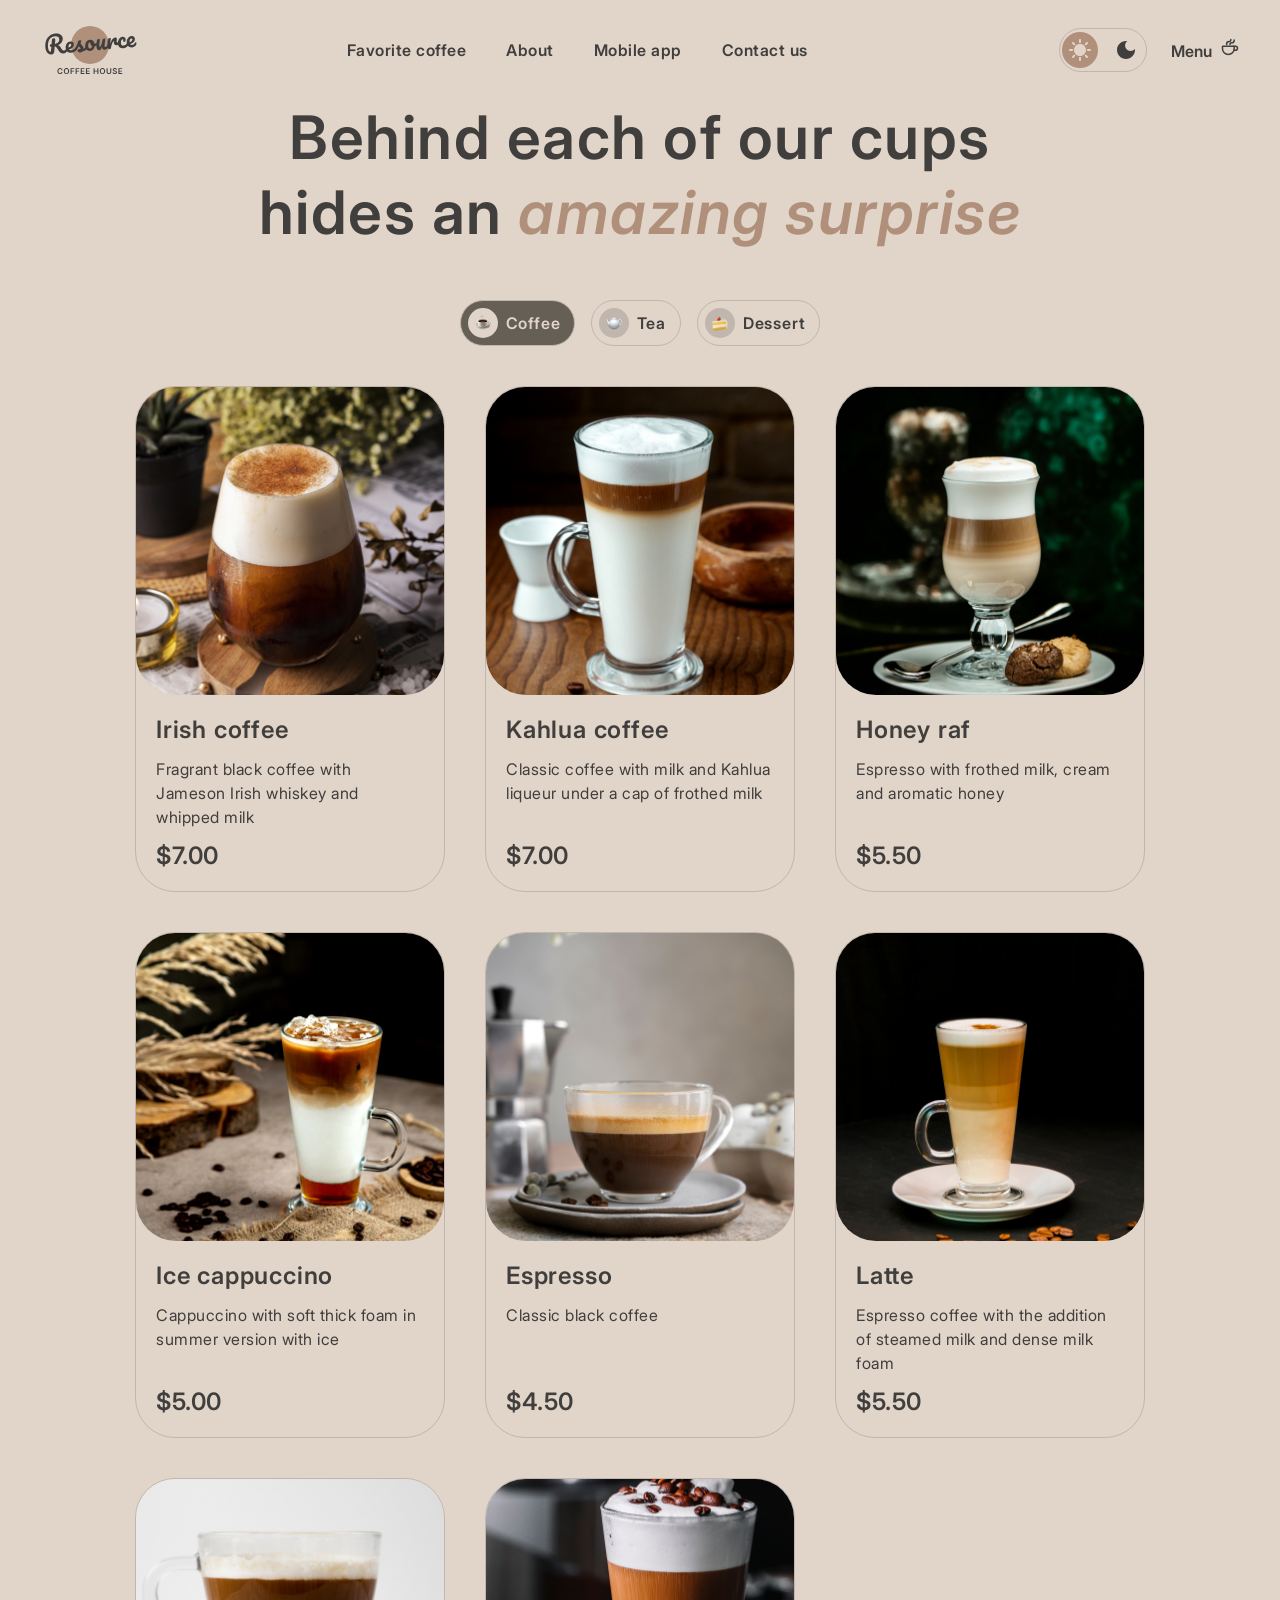
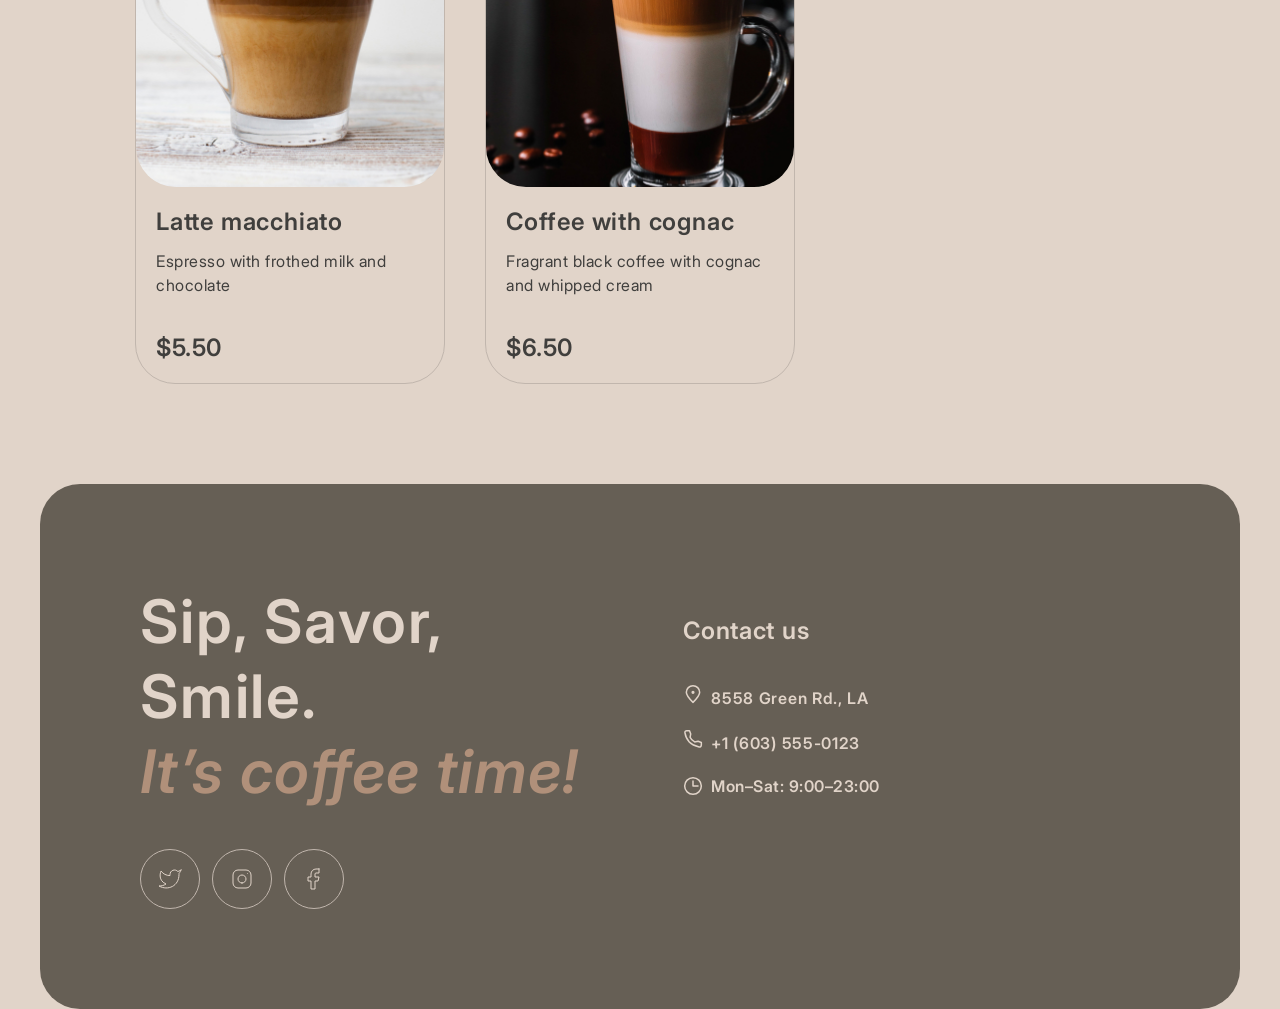
==== commit 5a4f046d: "feat: add menu page load more btn functionality" ====
--- a/menu/menu.html
+++ b/menu/menu.html
@@ -339,8 +339,8 @@
               </button>
             </div>
             <div class="section-menu__menu-cards">
-         
-              <div class="section-menu__refresh">
+            </div>
+            <div class="section-menu__refresh">
                 <button class="section-menu__refresh-btn">
                   <svg
                     width="24"
@@ -362,7 +362,6 @@
                   </svg>
                 </button>
               </div>
-            </div>
           </div>
         </section>
       </div>
@@ -610,7 +609,7 @@
             </div>
 
             <div>
-              <button class="modal__btn">Close</button>
+              <button type="button" class="modal__btn">Close</button>
             </div>
           </form>
         </div>
--- a/style.css
+++ b/style.css
@@ -95,7 +95,6 @@
   margin: 0 auto;
   height: 100dvh;
   width: 100%;
-  margin-right: calc(-1 * (100vw - 100%));
   font-family: 'Inter', Arial, Helvetica, sans-serif;
   font-weight: 600;
   font-size: var(--16px);
@@ -352,39 +351,24 @@
   }
 
   @media (hover: none) and (pointer: coarse) {
-    .section-menu {
-      .section-menu__filter-item {
+    .carousel {
+      .carousel__btn {
+        border: 1px solid var(--border-clr-primary);
+
+        svg {
+          stroke: var(--text-clr-inverse);
+        }
+
         &:hover,
         &:active {
-          background-color: transparent;
-          color: var(--text-clr-inverse);
-          border: 1px solid var(--border-clr-inverse);
-
-          span {
-            background-color: var(--border-clr-inverse);
-          }
-        }
-      }
-    }
-
-    .carousel {
-      .carousel__btn {
+          background-color: var(--bg-clr-dark);
           border: 1px solid var(--border-clr-primary);
 
           svg {
             stroke: var(--text-clr-inverse);
           }
-
-          &:hover,
-          &:active {
-            background-color: var(--bg-clr-dark);
-            border: 1px solid var(--border-clr-primary);
-
-            svg {
-              stroke: var(--text-clr-inverse);
-            }
-          }
         }
+      }
     }
 
     .section-app {
@@ -428,11 +412,9 @@
     background-color: rgba(41, 40, 38, 0.8);
   }
 
-
   .modal__inner {
     background-color: var(--text-clr-primary);
   }
-
 
   .modal__title {
     color: var(--text-clr-inverse);
@@ -441,7 +423,6 @@
   .modal__btn {
     border: 1px solid var(--border-clr-inverse);
     color: var(--text-clr-inverse);
-    
 
     &:hover,
     &:active {
@@ -452,52 +433,66 @@
   }
 
   .modal__form-radio {
-  width: 116px;
- 
-  span {
-     background-color: var(--border-clr-inverse);
+    width: 116px;
+
+    .modal__form-radio-size {
+      background-color: var(--border-clr-inverse);
       color: var(--text-clr-inverse);
-  }
-
-  label {
-    background-color: var(--text-clr-primary);
-      border: 1px solid var(--border-clr-inverse);
-  }
-
-
-  input[type="radio"]:checked + label{
-    background-color: var(--bg-clr-dark);
-    border-color: var(--text-clr-primary);
-    color: var(--text-clr-inverse);
-
-    span {
+    }
+
+    .modal__form-radio-size-value {
       background-color: var(--text-clr-primary);
       color: var(--text-clr-inverse);
     }
-  }
-}
-
-  .modal__form-checkbox {
-    span {
-      background-color: var(--border-clr-inverse);
-      color: var(--text-clr-inverse);
-    }
-    
+
     label {
       background-color: var(--text-clr-primary);
       border: 1px solid var(--border-clr-inverse);
     }
 
-
-
-    input[type="checkbox"]:checked + label{
+    input[type='radio']:checked + label {
       background-color: var(--bg-clr-dark);
       border-color: var(--text-clr-primary);
       color: var(--text-clr-inverse);
 
-      span {
+      .modal__form-radio-size {
         background-color: var(--text-clr-primary);
         color: var(--text-clr-inverse);
+      }
+
+      .modal__form-radio-size-value {
+        background-color: var(--bg-clr-dark);
+      }
+    }
+  }
+
+  .modal__form-checkbox {
+    .modal__form-checkbox-add {
+      background-color: var(--border-clr-inverse);
+      color: var(--text-clr-inverse);
+    }
+
+    label {
+      background-color: var(--text-clr-primary);
+      border: 1px solid var(--border-clr-inverse);
+    }
+
+    .modal__form-checkbox-add-value {
+      background-color: var(--text-clr-primary);
+    }
+
+    input[type='checkbox']:checked + label {
+      background-color: var(--bg-clr-dark);
+      border-color: var(--text-clr-primary);
+      color: var(--text-clr-inverse);
+
+      .modal__form-checkbox-add {
+        background-color: var(--text-clr-primary);
+        color: var(--text-clr-inverse);
+      }
+
+      .modal__form-checkbox-add-value {
+        background-color: var(--bg-clr-dark);
       }
     }
   }
@@ -594,7 +589,7 @@
   display: flex;
   align-items: center;
   gap: var(--24px);
-  padding-left: 44px;
+  padding-left: 5px;
 }
 
 .toggle {
@@ -841,16 +836,29 @@
 .carousel__container {
   overflow: hidden;
   position: relative;
+  padding-bottom: 45px;
 }
 
 .carousel {
   display: flex;
-  transition: transform 0.5s; 
+  transition: transform 0.5s;
+  min-height: 640px;
+  /* height: 640px; */
 
   .carousel__item {
     text-align: center;
-    flex: 0 0 100%;
-    min-width: 0;
+    /* flex: 0 0 100%;
+    min-width: 0; */
+    position: absolute;
+    inset: 0;
+    width: 100%;
+    height: 100%;
+    opacity: 0;
+    transition: opacity 0.3s;
+  }
+
+  .carousel__item.active {
+    opacity: 1;
   }
 
   .carousel__img {
@@ -883,62 +891,66 @@
     letter-spacing: 0.5px;
     margin-bottom: var(--40px);
   }
-  
-}
-
+}
 
 .carousel__indicators {
-    width: 144px;
-    margin-inline: auto;
-    display: flex;
-    justify-content: space-between;
-  }
-
-  .carousel__indicator {
-    width: 40px;
-    height: 4px;
-    background-color: var(--border-clr-primary);
-    border-radius: 100px;
-
-    &.active {
-      background-color: var(--border-clr-inverse);
-    }
-  }
+  width: 144px;
+  margin-inline: auto;
+  display: flex;
+  justify-content: space-between;
+  position: absolute;
+  bottom: 0;
+  left: 50%;
+  transform: translateX(-50%);
+}
+
+.carousel__indicator {
+  width: 40px;
+  height: 4px;
+  background-color: var(--border-clr-primary);
+  border-radius: 100px;
+  cursor: pointer;
+
+   &.active {
+    background-color: var(--border-clr-inverse);
+  }
+}
+
 
 .carousel__btn {
-    position: absolute;
-    border-radius: 100%;
-    width: 60px;
-    border: 1px solid var(--border-clr-inverse);
-    height: 60px;
-    display: flex;
-    justify-content: center;
-    align-items: center;
-    top: 42.5%;
-    transition: background-color 0.3s;
+  position: absolute;
+  border-radius: 100%;
+  width: 60px;
+  border: 1px solid var(--border-clr-inverse);
+  height: 60px;
+  display: flex;
+  justify-content: center;
+  align-items: center;
+  top: 42.5%;
+  transition: background-color 0.3s;
+
+  svg {
+    stroke: var(--text-clr-primary);
+    transition: stroke 0.3s;
+  }
+
+  &:hover,
+  &:active {
+    background-color: var(--border-clr-inverse);
 
     svg {
-      stroke: var(--text-clr-primary);
-      transition: stroke 0.3s;
-    }
-
-    &:hover,
-    &:active {
-      background-color: var(--border-clr-inverse);
-
-      svg {
-        stroke: var(--text-clr-inverse);
-      }
-    }
-  }
-
-  .btn-left {
-    right: calc(100% - 64px);
-  }
-
-  .btn-right {
-    left: calc(100% - 64px);
-  }
+      stroke: var(--text-clr-inverse);
+    }
+  }
+}
+
+.btn-left {
+  right: calc(100% - 64px);
+}
+
+.btn-right {
+  left: calc(100% - 64px);
+}
 
 @media (hover: none) and (pointer: coarse) {
   .carousel {
@@ -1344,37 +1356,22 @@
   }
 
   .section-menu__refresh {
-    display: none;
-    grid-column: 1 / -1;
+    display: flex;
+    justify-content: center;
+    align-items: center;
 
     .section-menu__refresh-btn {
       border-radius: 100%;
       border: 1px solid var(--border-clr-inverse);
       width: 60px;
       height: 60px;
-      display: flex;
+      display: none;
       justify-content: center;
       align-items: center;
+      margin-top: var(--40px);
 
       svg {
         stroke: var(--text-clr-primary);
-      }
-    }
-  }
-}
-
-@media (hover: none) and (pointer: coarse) {
-  .section-menu {
-    .section-menu__filter-item {
-      &:hover,
-      &:active {
-        border: 1px solid var(--border-clr-primary);
-        color: var(--text-clr-primary);
-        background-color: transparent;
-
-        span {
-          background-color: var(--border-clr-primary);
-        }
       }
     }
   }
@@ -1458,10 +1455,8 @@
   inset: 0;
   z-index: 10;
   height: 100dvh;
-  padding-left: 0.5rem;
-  padding-right: 0.5rem;
-}
-
+  padding: 0 var(--40px);
+}
 
 .modal {
   display: none;
@@ -1541,7 +1536,7 @@
 
 .modal__form-radio {
   width: 116px;
- 
+
   .modal__form-radio-size {
     background-color: var(--border-clr-primary);
     color: var(--text-clr-primary);
@@ -1552,14 +1547,15 @@
     justify-content: center;
     align-items: center;
     margin-right: var(--8px);
-    transition: background-color 0.3s, color 0.3s;
+    transition:
+      background-color 0.3s,
+      color 0.3s;
   }
 
   .modal__form-radio-size-value {
     background-color: var(--text-clr-inverse);
     transition: background-color 0.3s;
   }
-
 
   label {
     display: flex;
@@ -1571,14 +1567,16 @@
     letter-spacing: 0.2px;
     width: 100%;
     border: 1px solid var(--border-clr-primary);
-    transition: background-color 0.3s, color 0.3s;
-  }
-
-  input[type="radio"] {
+    transition:
+      background-color 0.3s,
+      color 0.3s;
+  }
+
+  input[type='radio'] {
     appearance: none;
   }
 
-  input[type="radio"]:checked + label{
+  input[type='radio']:checked + label {
     background-color: var(--border-clr-inverse);
     border-color: var(--border-clr-inverse);
     color: var(--text-clr-inverse);
@@ -1605,7 +1603,9 @@
     justify-content: center;
     align-items: center;
     margin-right: var(--8px);
-    transition: background-color 0.3s, color 0.3s;
+    transition:
+      background-color 0.3s,
+      color 0.3s;
   }
 
   .modal__form-checkbox-add-value {
@@ -1623,15 +1623,16 @@
     border-radius: 100px;
     width: 100%;
     border: 1px solid var(--border-clr-primary);
-    transition: background-color 0.3s, color 0.3s;
-  }
-
-
-  input[type="checkbox"] {
+    transition:
+      background-color 0.3s,
+      color 0.3s;
+  }
+
+  input[type='checkbox'] {
     appearance: none;
   }
 
-  input[type="checkbox"]:checked + label {
+  input[type='checkbox']:checked + label {
     background-color: var(--border-clr-inverse);
     border-color: var(--border-clr-inverse);
     color: var(--text-clr-inverse);
@@ -1696,7 +1697,9 @@
   font-weight: 600;
   line-height: 1.5;
   padding: 0.57rem 1.5rem;
-  transition: color 0.3s, background-color 0.3s;
+  transition:
+    color 0.3s,
+    background-color 0.3s;
 
   &:hover,
   &:active {
@@ -1783,27 +1786,7 @@
   }
 }
 
-@media (max-width: 800px) {
-  body[data-theme='dark'] {
-    .section-hero {
-      .section-hero__btn-icon {
-        stroke: var(--text-clr-inverse);
-      }
-    }
-  }
-
-  .section-hero {
-    padding: var(--100px) var(--60px);
-
-    .section-hero__btn-icon {
-      position: static;
-      stroke: var(--text-clr-primary);
-      opacity: 1;
-    }
-  }
-}
-
-@media (max-width: 768px) {
+@media (max-width: 820px) {
   .header {
     justify-content: space-between;
   }
@@ -1818,7 +1801,7 @@
       flex-direction: column;
       align-items: center;
       font-size: var(--32px);
-      gap:var(--60px);
+      gap: var(--60px);
       text-align: center;
       position: fixed;
       top: 100px;
@@ -1830,7 +1813,10 @@
       pointer-events: none;
       background-color: var(--text-clr-inverse);
       z-index: 1;
-      transition: right 0.3s ease-in, opacity 0.3s ease-in, visibility 0s linear 0.3s;
+      transition:
+        right 0.3s ease-in,
+        opacity 0.3s ease-in,
+        visibility 0s linear 0.3s;
     }
 
     .nav__list-item {
@@ -1854,12 +1840,15 @@
     }
   }
 
-  .nav-open  .nav__list {
+  .nav-open .nav__list {
     opacity: 1;
     visibility: visible;
     pointer-events: auto;
     right: 0;
-    transition: right 0.3s ease-in, opacity 0.3s ease-in, visibility 0s linear 0s;
+    transition:
+      right 0.3s ease-in,
+      opacity 0.3s ease-in,
+      visibility 0s linear 0s;
   }
 
   .nav-mobile-btn {
@@ -1888,7 +1877,29 @@
       height: 44px;
     }
   }
-
+}
+
+@media (max-width: 800px) {
+  body[data-theme='dark'] {
+    .section-hero {
+      .section-hero__btn-icon {
+        stroke: var(--text-clr-inverse);
+      }
+    }
+  }
+
+  .section-hero {
+    padding: var(--100px) var(--60px);
+
+    .section-hero__btn-icon {
+      position: static;
+      stroke: var(--text-clr-primary);
+      opacity: 1;
+    }
+  }
+}
+
+@media (max-width: 768px) {
   .carousel {
     .btn-left {
       right: calc(100% - 60px);
@@ -1911,9 +1922,25 @@
       display: none;
     }
 
-    .section-menu__refresh {
-      display: block;
-    }
+    .section-menu__refresh-btn {
+      display: none;
+    }
+
+    .section-menu__refresh-btn.visible {
+      display: flex;
+    }
+  }
+
+  .modal__row {
+    flex-wrap: wrap;
+  }
+
+  .modal__img-container {
+    flex-basis: 48.5%;
+  }
+
+  .modal__wrapper {
+    width: 51%;
   }
 }
 
@@ -1936,7 +1963,28 @@
     .nav__list-item {
       width: calc(100% - 32px);
     }
-
+  }
+}
+
+@media (max-width: 640px) {
+  .modal__inner {
+    min-height: 626px;
+  }
+
+  .modal-overlay {
+    padding: 0 var(--20px);
+  }
+
+  .modal__img-container {
+    display: none;
+  }
+
+  .modal__wrapper {
+    width: 100%;
+  }
+
+  .modal__description {
+    letter-spacing: 0.52px;
   }
 }
 
@@ -2007,7 +2055,21 @@
 }
 
 @media (max-width: 520px) {
-   .carousel__btn {
-      display: none;
-    }
-}
+  .carousel {
+    /* min-height: 576px; */
+
+    .carousel__item-price {
+    margin-bottom: 0;
+  }
+  }
+
+  .carousel__btn {
+    display: none;
+  }
+
+  
+
+  .carousel__indicators {
+    /* margin-top: var(--40px); */
+  }
+}
